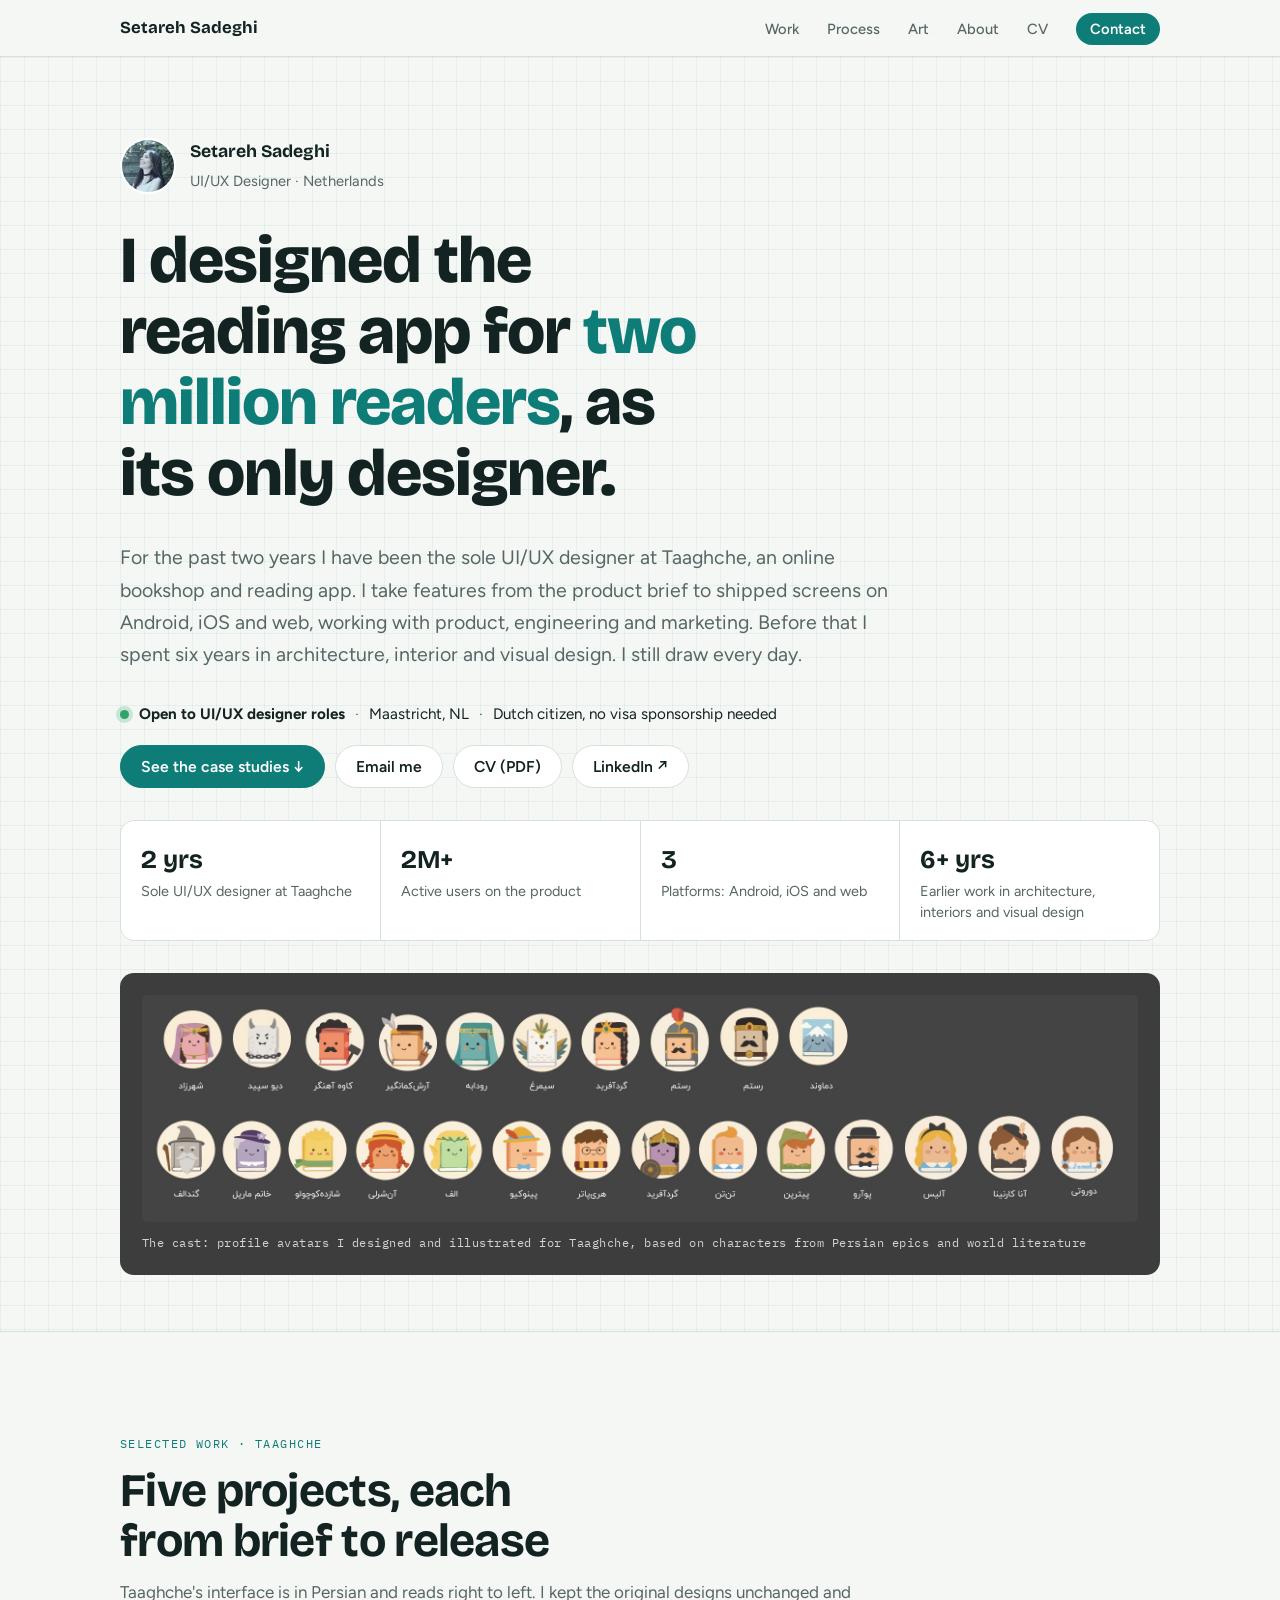
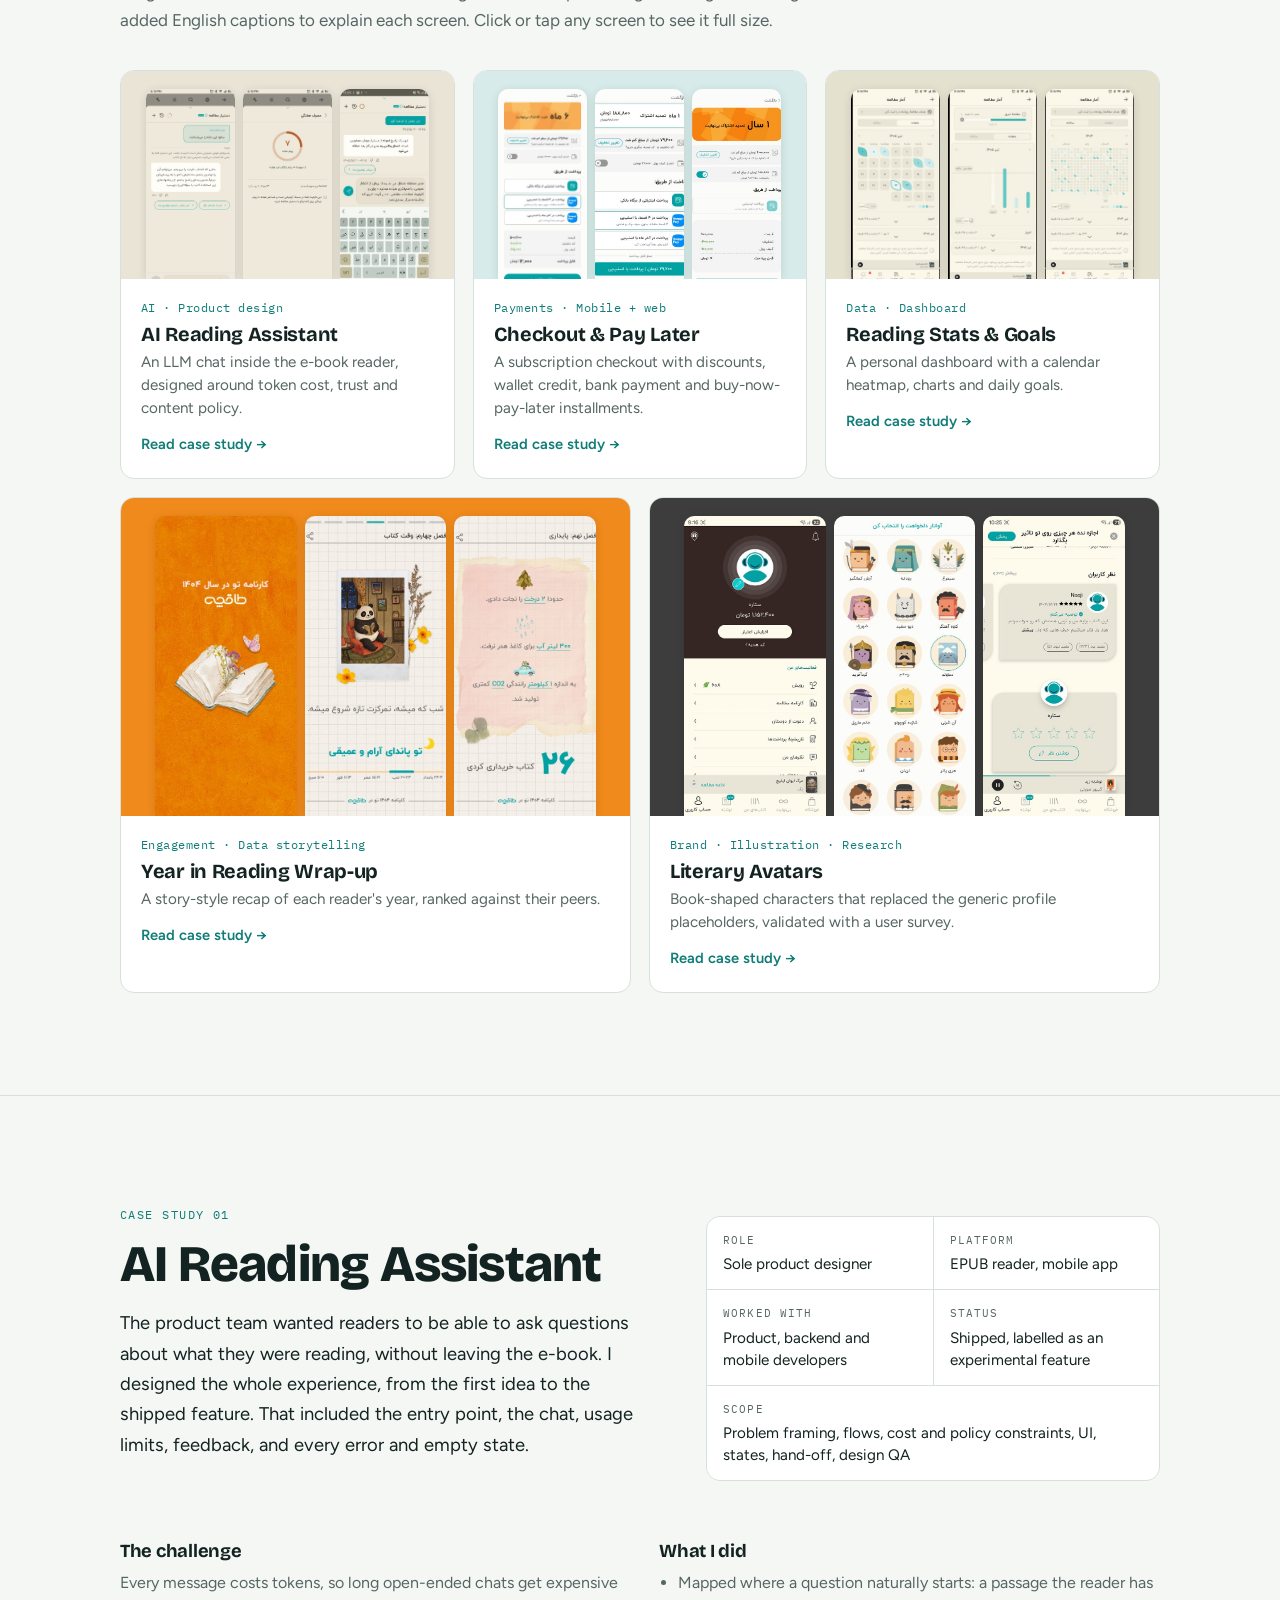
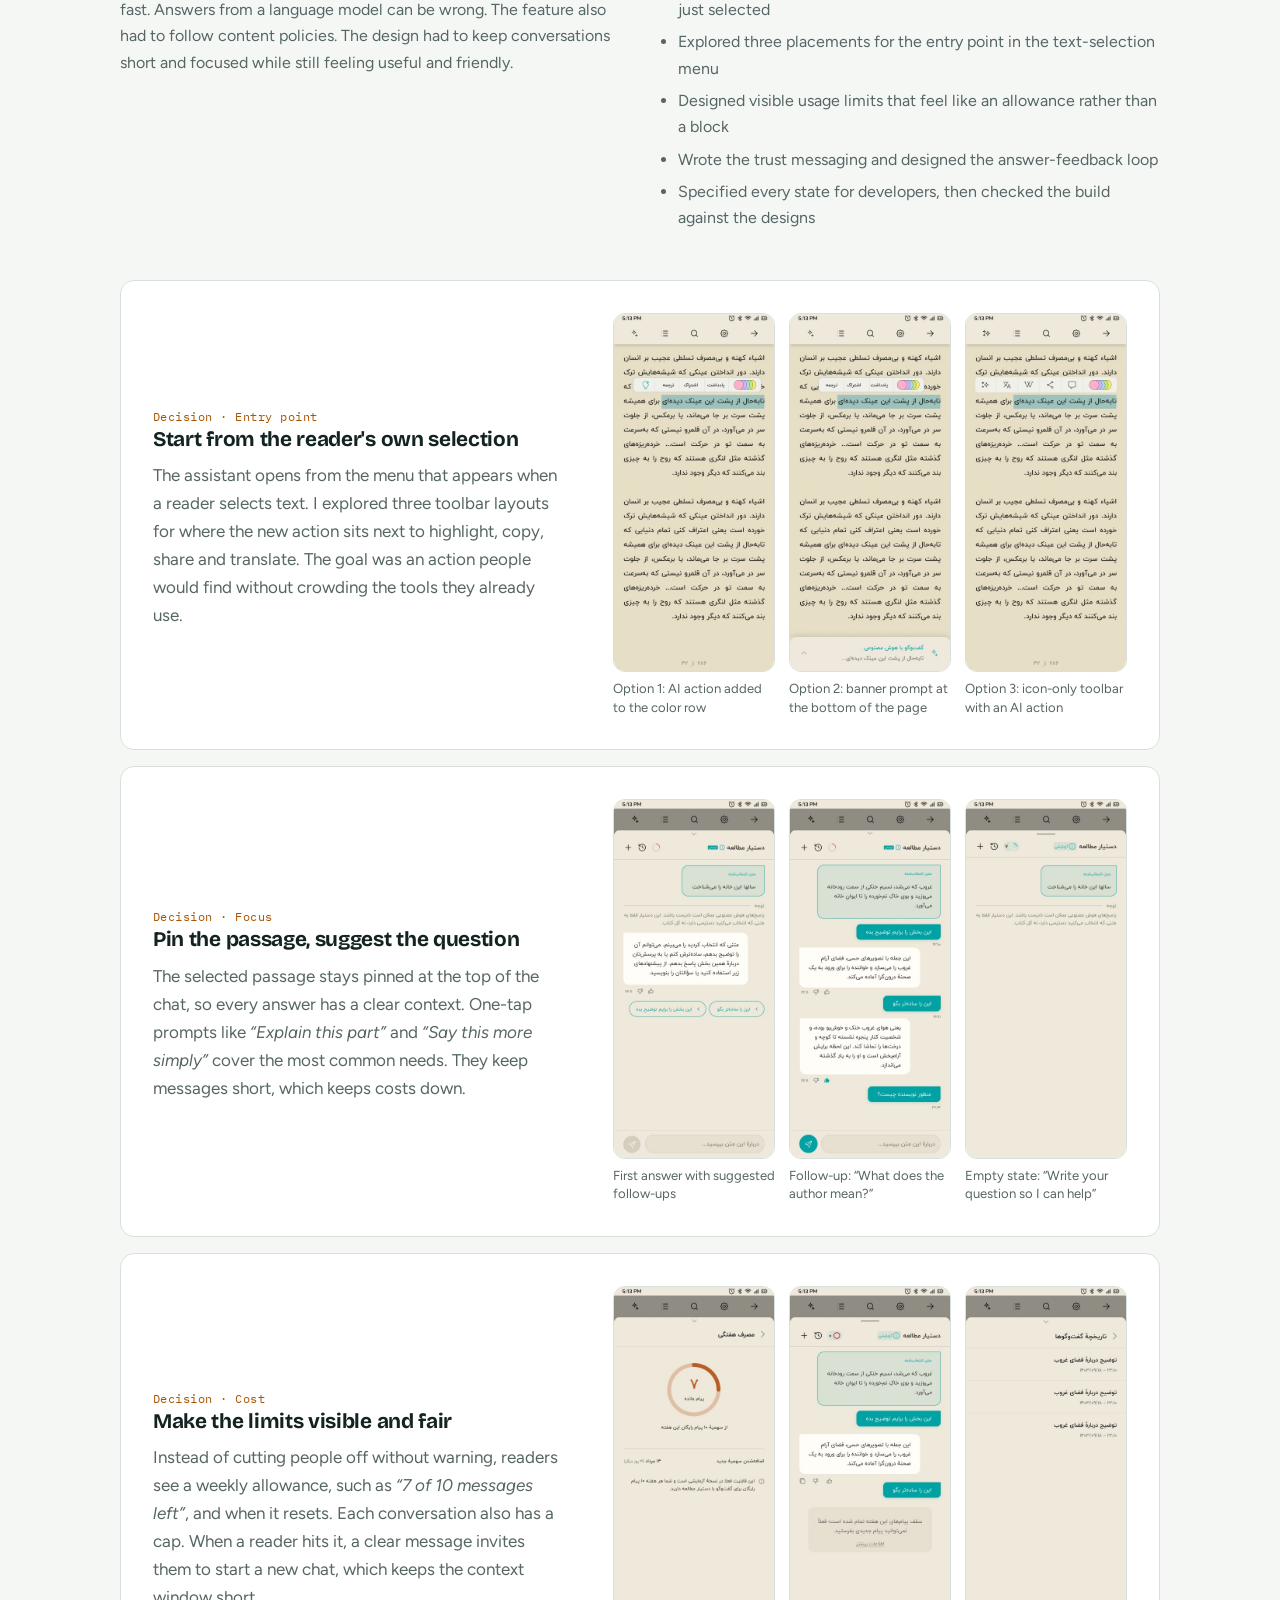
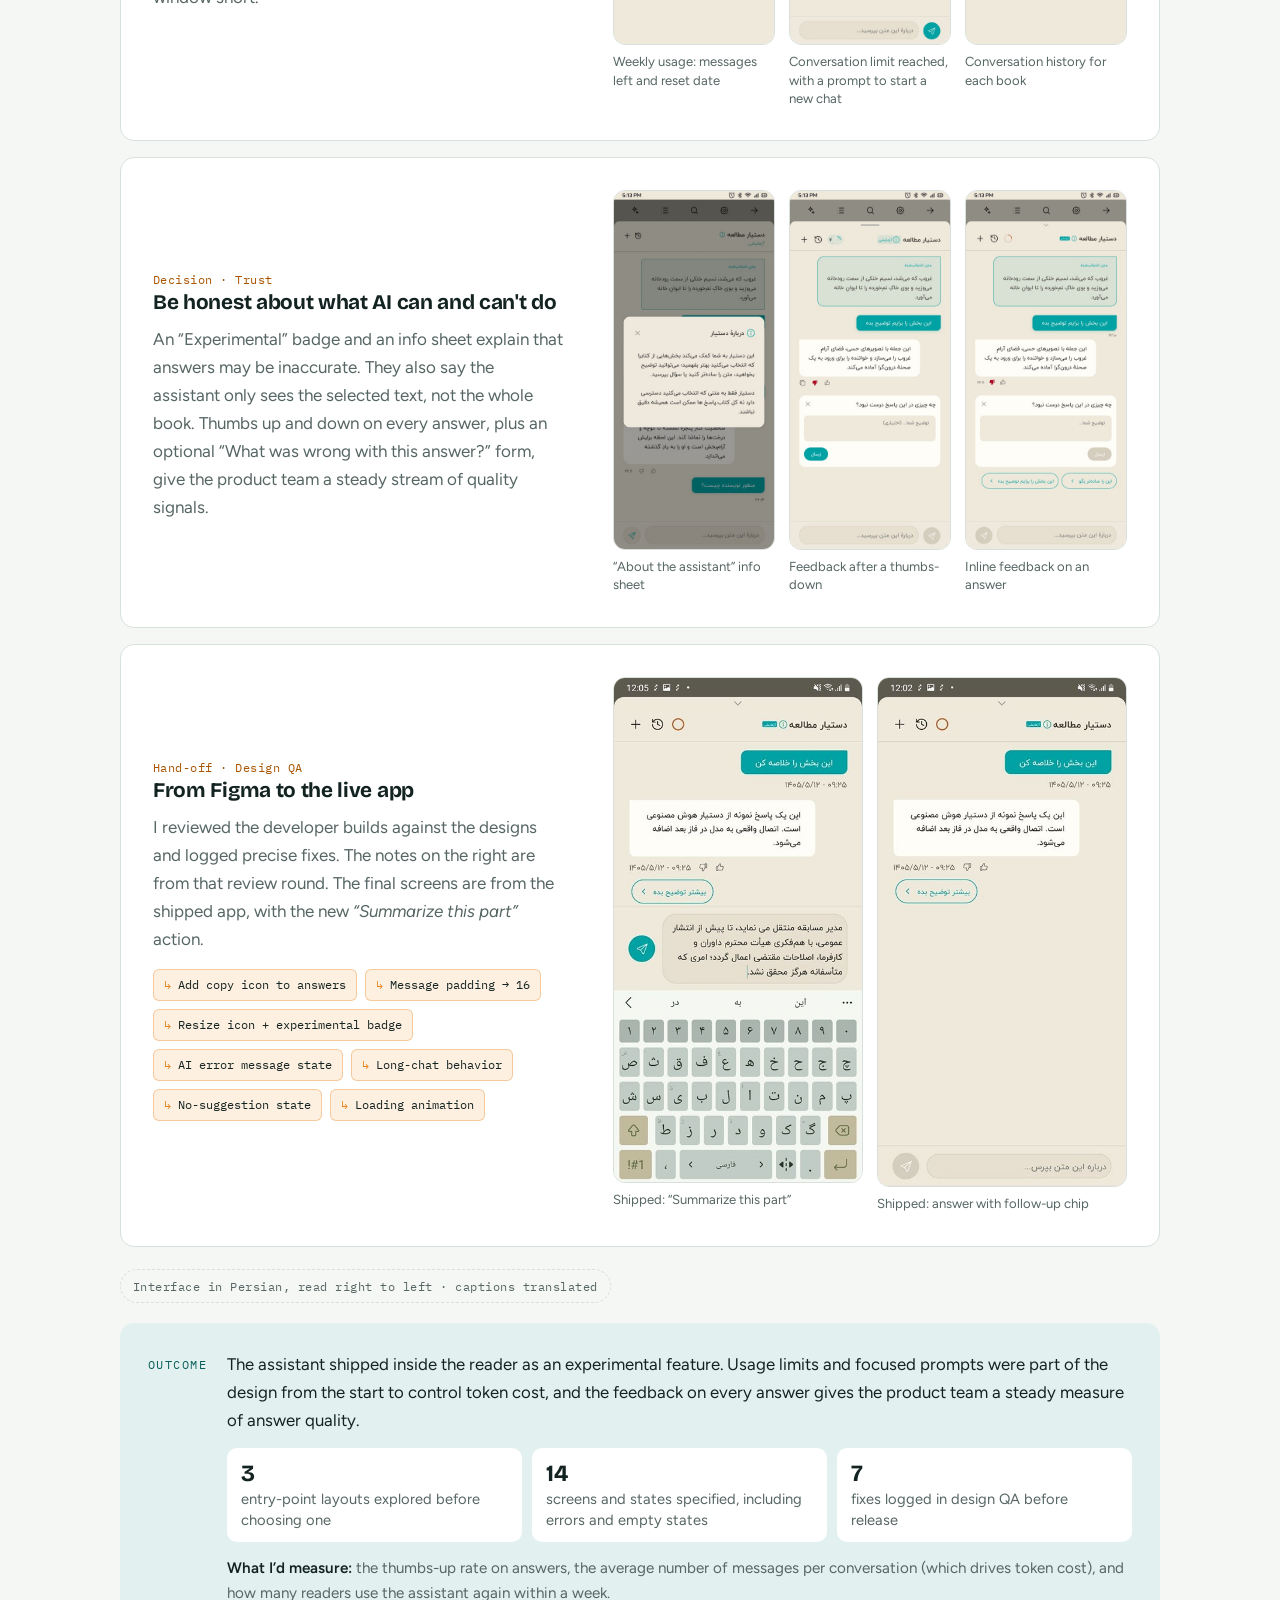
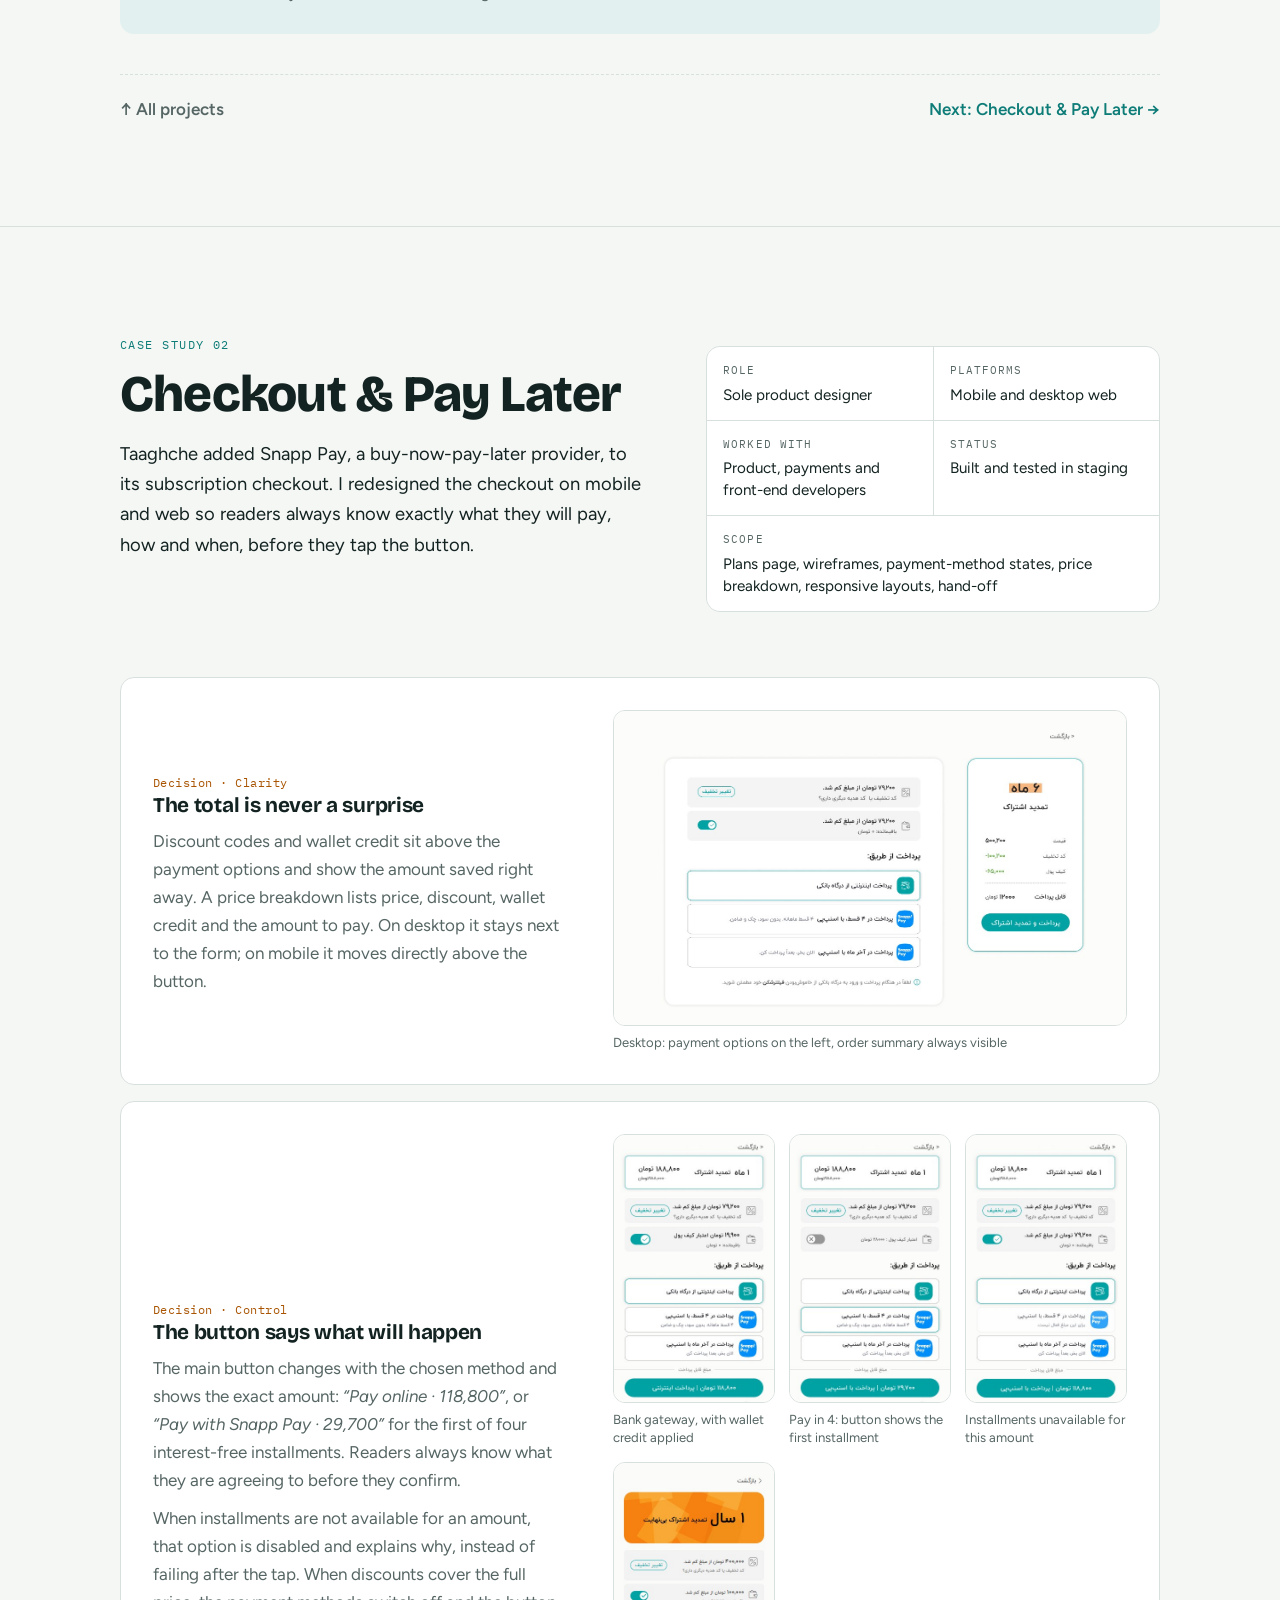
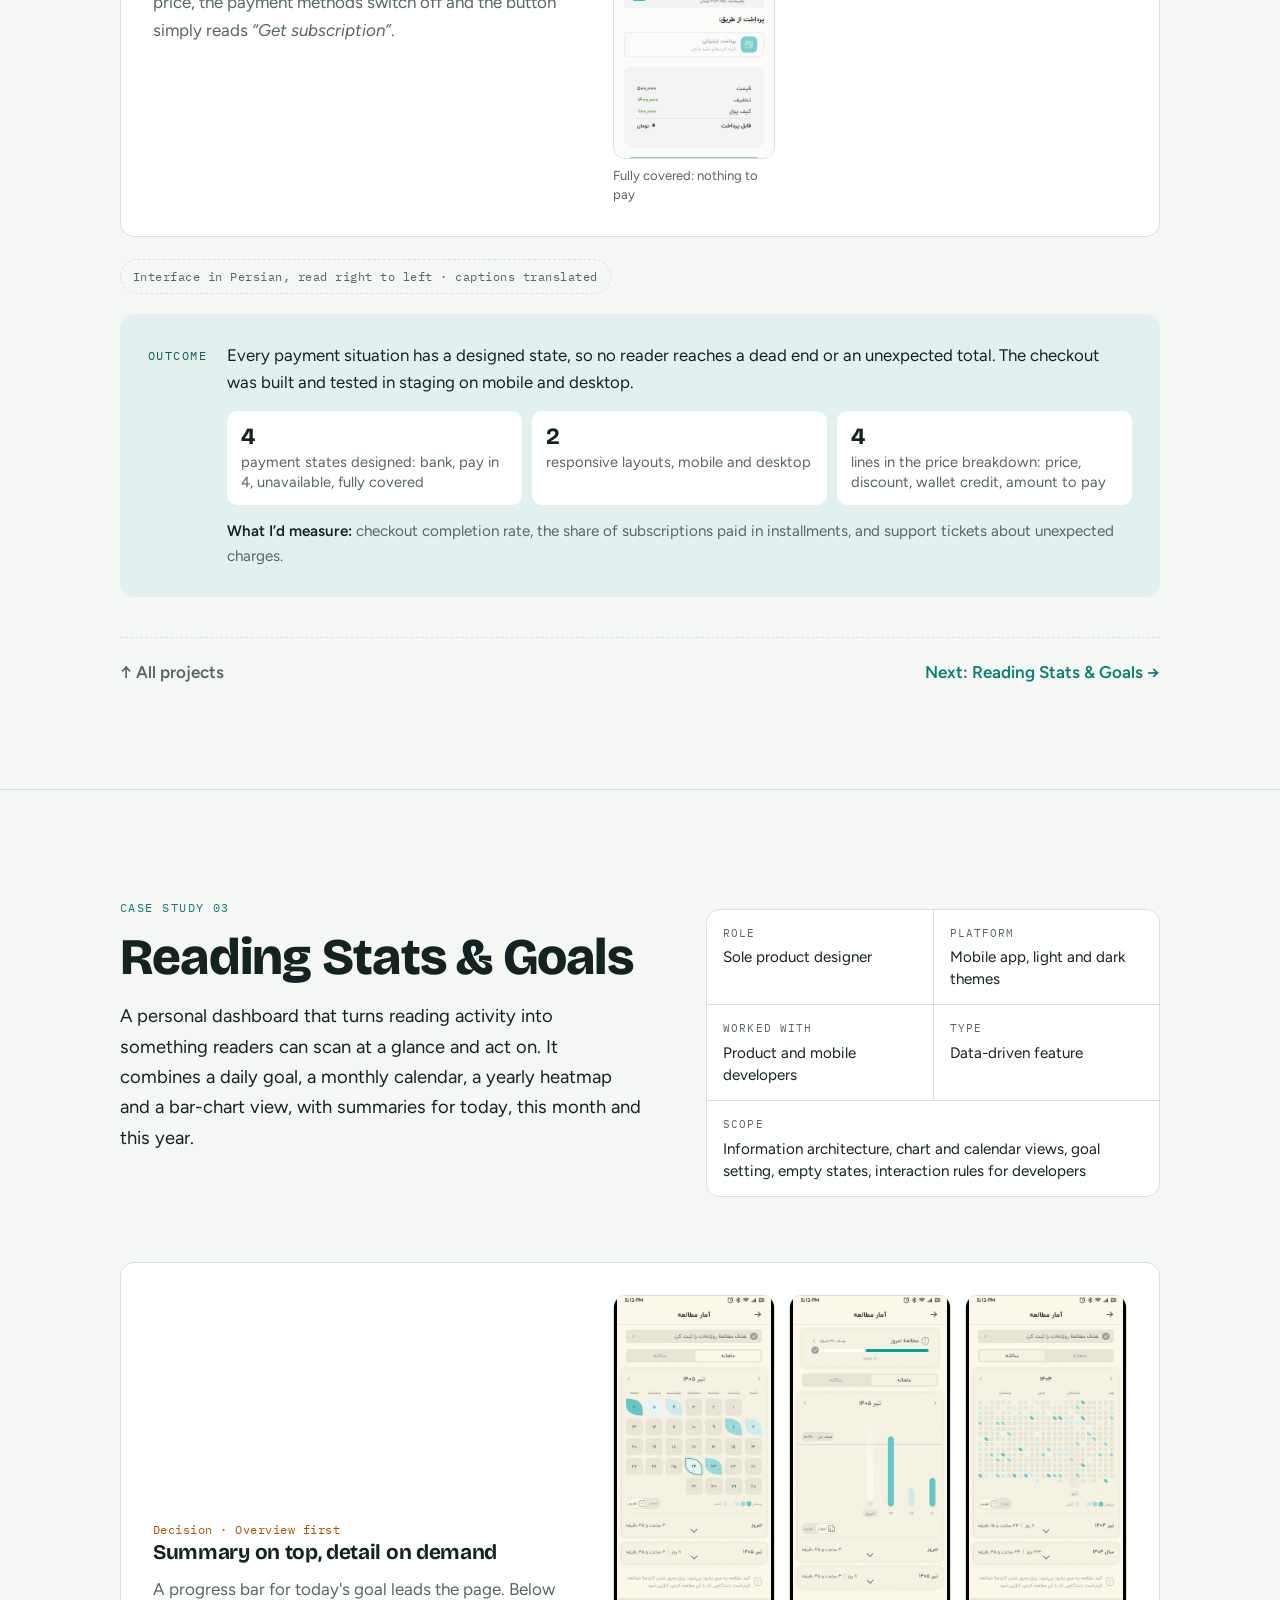
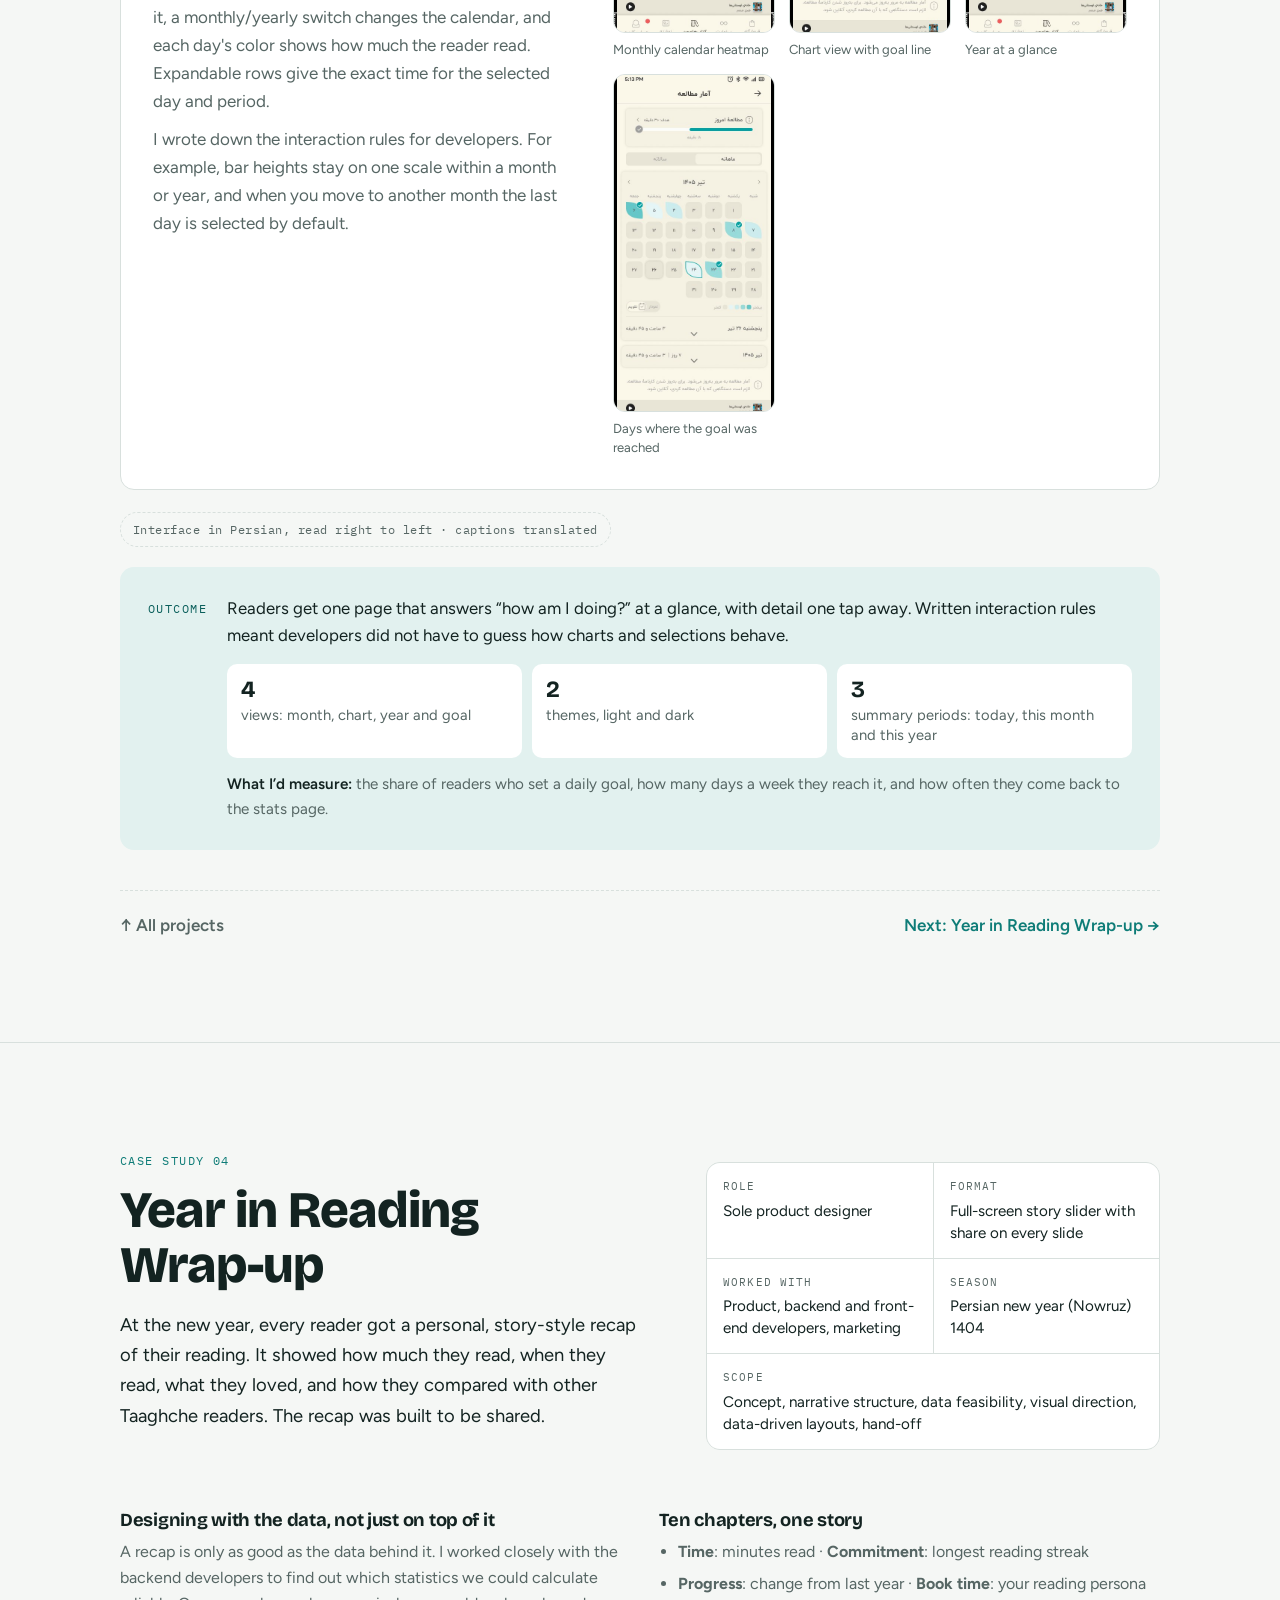
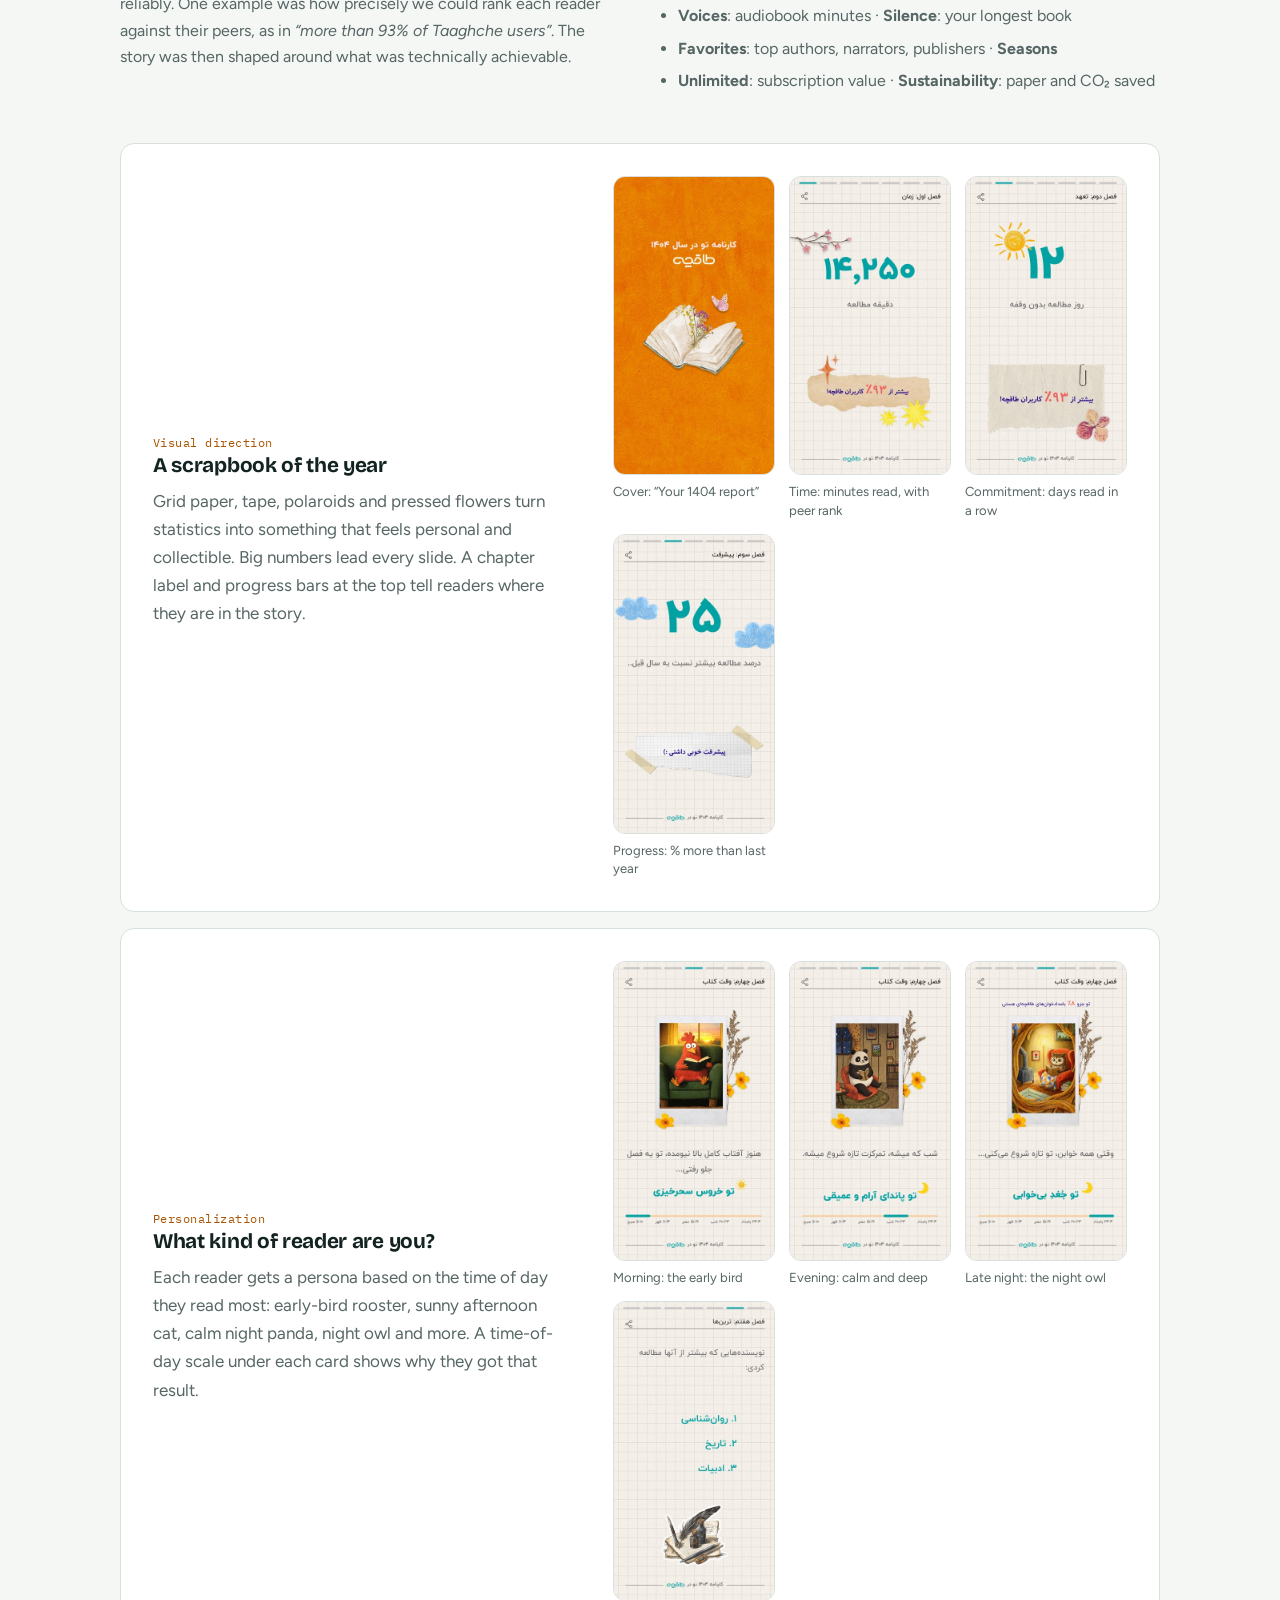
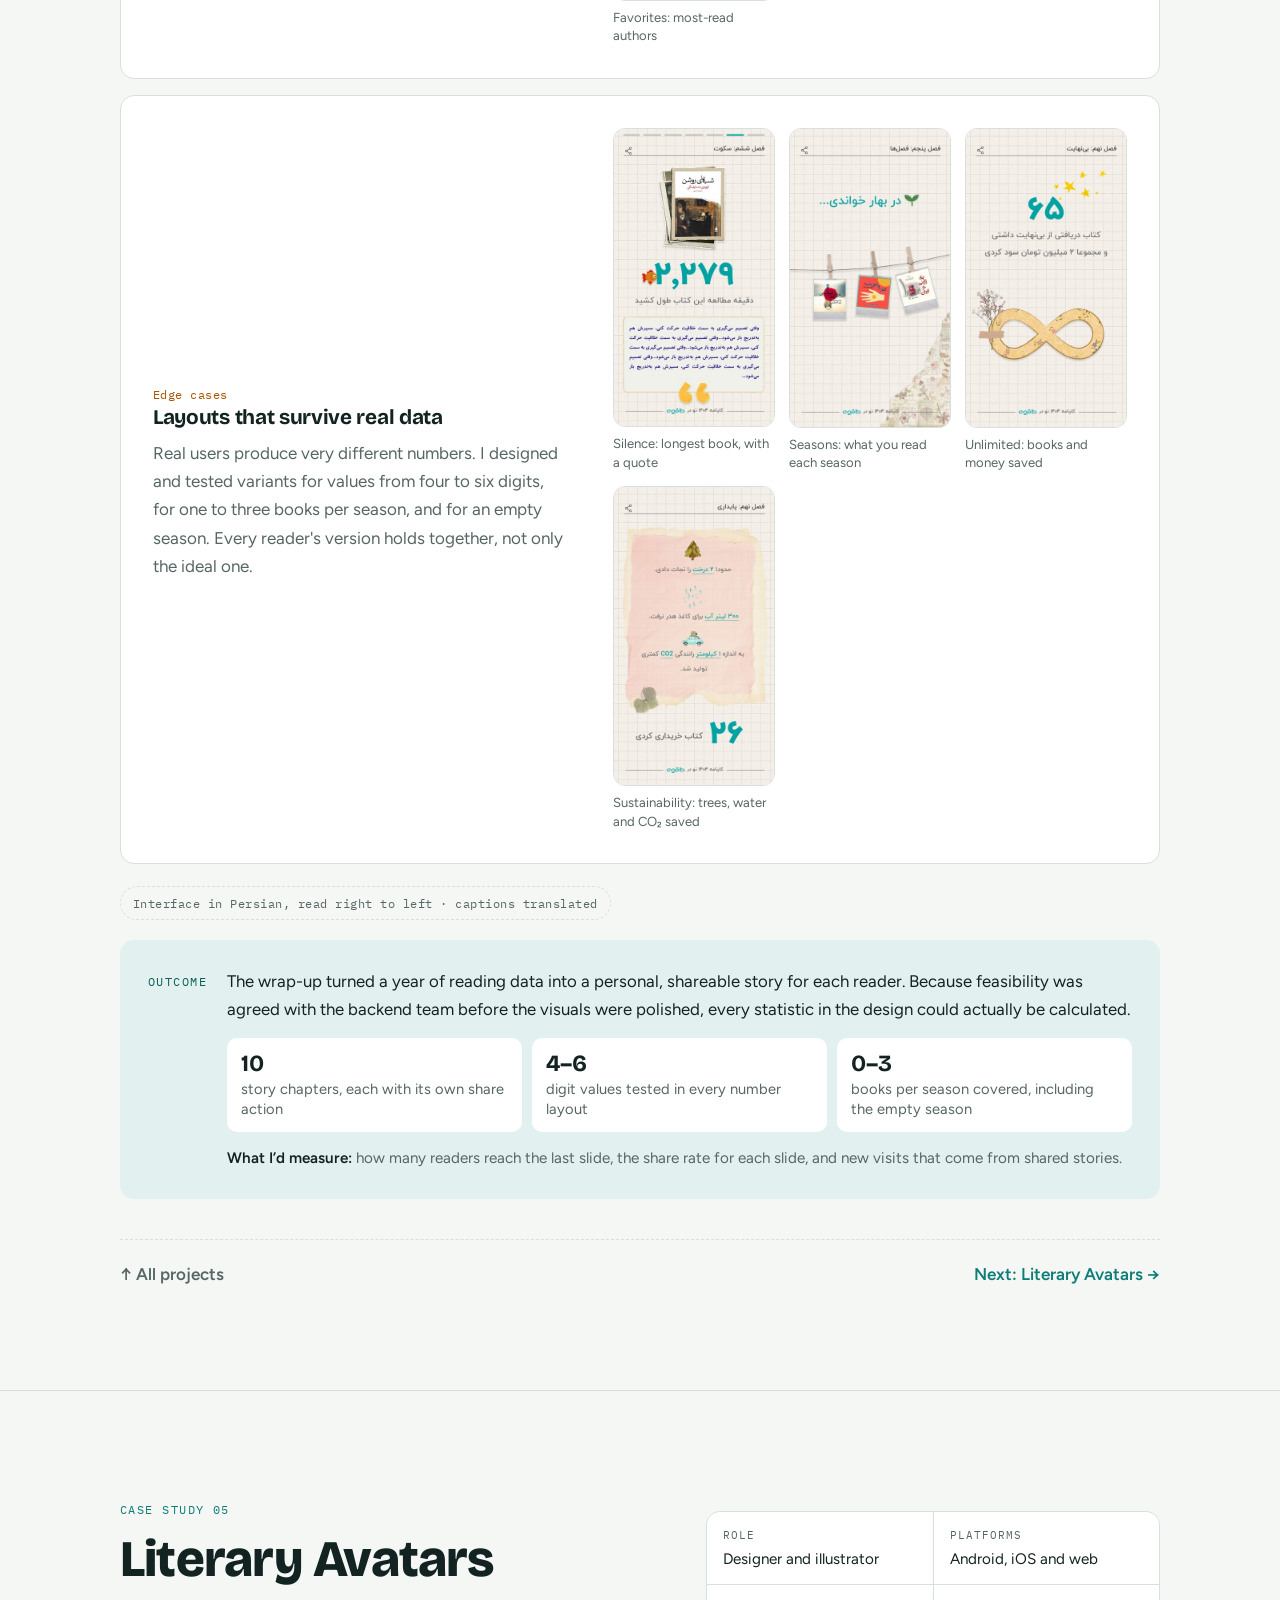
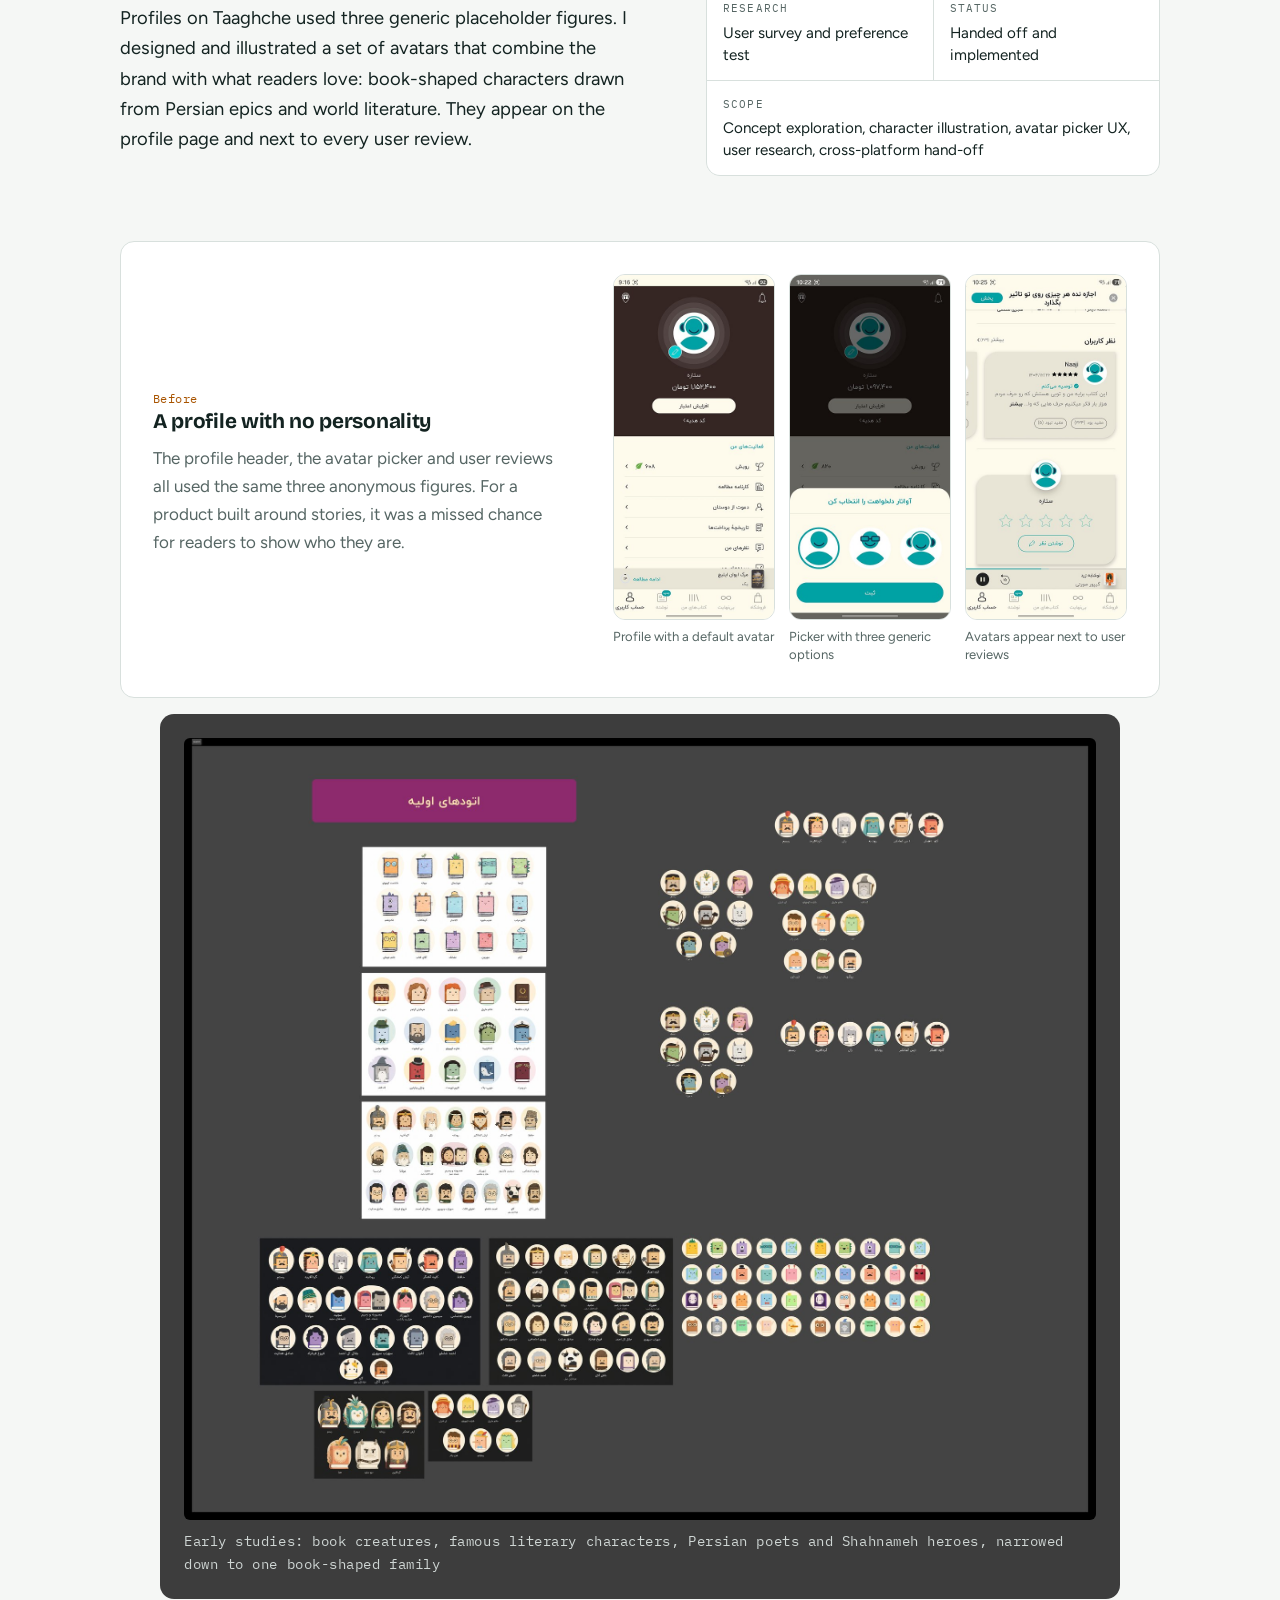
==== index.html @ 5a9063b1 "Portfolio and CV for Setareh Sadeghi Co-Authored-By: Claude Opus 5.5 <noreply@anthropic.com>" ====
<!doctype html><html lang="en"><head><meta charset="utf-8"><meta name=viewport content="width=device-width,initial-scale=1,viewport-fit=cover"><style>:root{color-scheme:light;box-sizing:border-box;padding-top:env(safe-area-inset-top,0px);padding-bottom:env(safe-area-inset-bottom,0px)}html{scroll-padding-top:env(safe-area-inset-top,0px)}body{margin:0;padding:0;font:14px -apple-system,BlinkMacSystemFont,sans-serif;background:#fff;color:#000}img{max-width:100%}[hidden]:not([hidden=until-found i]){display:none!important}</style>
<title>Setareh Sadeghi · UI/UX Designer</title>
<meta name="description" content="Setareh Sadeghi, UI/UX designer in the Netherlands. Sole designer at Taaghche, a reading app with 2M+ users: AI reading assistant, checkout and pay later, data dashboards and illustration.">
<meta property="og:type" content="website">
<meta property="og:url" content="https://brezaeifar.github.io/setareh-sadeghi/">
<meta property="og:image" content="https://brezaeifar.github.io/setareh-sadeghi/img/av-final.jpg">
<meta name="twitter:card" content="summary_large_image">
<link rel="canonical" href="https://brezaeifar.github.io/setareh-sadeghi/">
<meta property="og:title" content="Setareh Sadeghi · UI/UX Designer">
<meta property="og:description" content="Sole UI/UX designer for a reading app with 2M+ users. Five case studies, from brief to release.">
<link rel="icon" href="data:image/svg+xml,%3Csvg xmlns='http://www.w3.org/2000/svg' viewBox='0 0 32 32'%3E%3Crect width='32' height='32' rx='8' fill='%230e7c77'/%3E%3Ctext x='16' y='23' font-family='Arial' font-weight='700' font-size='19' text-anchor='middle' fill='%23fff'%3ES%3C/text%3E%3C/svg%3E">
<link rel="preconnect" href="https://fonts.googleapis.com">
<link rel="preconnect" href="https://fonts.gstatic.com" crossorigin>
<link rel="stylesheet" href="https://fonts.googleapis.com/css2?family=Bricolage+Grotesque:opsz,wght@12..96,500;12..96,700;12..96,800&family=Figtree:ital,wght@0,400;0,500;0,600;1,400&family=IBM+Plex+Mono:wght@400;500&display=swap">
<style>
/* Layout: a drafting-grid sheet; each case study reads like an annotated hand-off file — brief on the left, screens on the right, spec notes in mono. */
:root{
  --paper:#f5f7f5; --sheet:#ffffff; --ink:#132321; --muted:#566664; --line:#d8e0dd; --grid:rgba(15,127,122,.07);
  --teal:#0e7c77; --teal-soft:#e2f1ef; --marigold:#e9801a; --marigold-soft:#fdf0e1; --marigold-ink:#a85400; --teal-ink:#0a5f5b;
  --f-display:"Bricolage Grotesque", "Avenir Next", "Segoe UI", sans-serif;
  --f-body:"Figtree", "Helvetica Neue", Arial, sans-serif;
  --f-mono:"IBM Plex Mono", ui-monospace, Menlo, Consolas, monospace;
  --wrap:1120px; --r:14px;
}
@media (prefers-color-scheme: dark){:root:not([data-theme="light"]){
  --paper:#0e1514; --sheet:#152020; --ink:#e7eeec; --muted:#9db0ac; --line:#26353330; --line:#283634; --grid:rgba(79,194,187,.07);
  --teal:#56c3bb; --teal-soft:#16302e; --marigold:#f3a24c; --marigold-soft:#33240f; --marigold-ink:#f3a24c; --teal-ink:#7dd6cf; color-scheme:dark}}
:root[data-theme="dark"]{
  --paper:#0e1514; --sheet:#152020; --ink:#e7eeec; --muted:#9db0ac; --line:#283634; --grid:rgba(79,194,187,.07);
  --teal:#56c3bb; --teal-soft:#16302e; --marigold:#f3a24c; --marigold-soft:#33240f; --marigold-ink:#f3a24c; --teal-ink:#7dd6cf; color-scheme:dark}

*{box-sizing:border-box}
body{background:var(--paper);color:var(--ink);font:400 1.0625rem/1.65 var(--f-body);-webkit-font-smoothing:antialiased}
.wrap{max-width:var(--wrap);margin-inline:auto;padding-inline:clamp(16px,4vw,40px)}
a{color:var(--teal);text-underline-offset:3px}
a:focus-visible,button:focus-visible{outline:2px solid var(--marigold);outline-offset:3px;border-radius:4px}
h1,h2,h3{font-family:var(--f-display);line-height:1.08;text-wrap:balance;margin:0;letter-spacing:-.015em}
p{margin:0}
.mono{font-family:var(--f-mono);font-size:.78rem;letter-spacing:.04em}
.eyebrow{font-family:var(--f-mono);font-size:.75rem;letter-spacing:.12em;text-transform:uppercase;color:var(--teal)}

/* nav */
.nav{position:sticky;top:env(safe-area-inset-top,0px);z-index:10;background:color-mix(in srgb,var(--paper) 88%,transparent);backdrop-filter:blur(8px);border-bottom:1px solid var(--line)}
.nav .wrap{display:flex;align-items:center;justify-content:space-between;gap:16px;padding-block:14px}
.brand{font-family:var(--f-display);font-weight:700;font-size:1.05rem;color:var(--ink);text-decoration:none}
.nav ul{display:flex;gap:clamp(12px,2.4vw,28px);list-style:none;margin:0;padding:0;flex-wrap:wrap}
.nav ul a{color:var(--muted);text-decoration:none;font-size:.92rem;font-weight:500}
.nav ul a:hover{color:var(--ink)}
@media (max-width:560px){.nav ul li.opt{display:none}}

/* hero */
.hero{background-image:linear-gradient(var(--grid) 1px,transparent 1px),linear-gradient(90deg,var(--grid) 1px,transparent 1px);background-size:24px 24px;border-bottom:1px solid var(--line)}
.hero .wrap{padding-block:clamp(40px,7vw,80px) clamp(36px,5vw,56px);display:grid;grid-template-columns:minmax(0,1fr);gap:32px}
.hero h1{font-size:clamp(2.3rem,5.6vw,4.1rem);font-weight:800;max-width:15ch}
.hero h1 em{font-style:normal;color:var(--teal)}
.hero .lede{font-size:clamp(1.05rem,1.6vw,1.22rem);color:var(--muted);max-width:60ch}
.hero .who{display:flex;align-items:center;gap:14px}
.hero .who img{width:56px;height:56px;border-radius:50%;object-fit:cover;border:2px solid var(--sheet)}
.hero .who b{display:block;font-family:var(--f-display);font-size:1.1rem}
.hero .who span{color:var(--muted);font-size:.92rem}
.cast{background:#3d3d3d;border-radius:var(--r);padding:clamp(12px,2vw,22px);max-width:100%}
.cast img{display:block;width:100%;height:auto;border-radius:6px}
.cast figcaption{color:#cfd6d4;margin-top:10px}
.facts{display:grid;grid-template-columns:repeat(auto-fit,minmax(170px,1fr));gap:1px;background:var(--line);border:1px solid var(--line);border-radius:var(--r);overflow:hidden}
.facts div{background:var(--sheet);padding:18px 20px}
.facts b{display:block;font-family:var(--f-display);font-size:1.6rem;font-weight:700;font-variant-numeric:tabular-nums}
.facts span{color:var(--muted);font-size:.9rem;line-height:1.4;display:block}

/* sections */
section{padding-block:clamp(56px,8vw,104px)}
section+section{border-top:1px solid var(--line)}
.sec-head{display:grid;gap:12px;margin-bottom:36px;max-width:68ch}
.sec-head h2{font-size:clamp(1.9rem,4vw,2.9rem);font-weight:700}
.sec-head p{color:var(--muted)}

/* index cards */
.index{display:grid;grid-template-columns:repeat(6,minmax(0,1fr));gap:18px}
.index a{grid-column:span 2}.index a:nth-child(4),.index a:nth-child(5){grid-column:span 3}
@media (max-width:900px){.index{grid-template-columns:repeat(2,minmax(0,1fr))}.index a,.index a:nth-child(4),.index a:nth-child(5){grid-column:span 1}.index a:first-child{grid-column:1/-1}}
@media (max-width:560px){.index{grid-template-columns:1fr}.index a:first-child{grid-column:auto}}
.index a{display:grid;grid-template-rows:auto 1fr;background:var(--sheet);border:1px solid var(--line);border-radius:var(--r);overflow:hidden;color:var(--ink);text-decoration:none;transition:transform .2s ease,border-color .2s}
.index a:hover{transform:translateY(-3px);border-color:var(--teal)}
.index .thumb{aspect-ratio:16/10;max-width:100%;overflow:hidden;display:flex;justify-content:center;gap:8px;padding:18px 18px 0}
.index .thumb img{width:30%;object-fit:cover;object-position:top;border-radius:10px 10px 0 0;box-shadow:0 2px 10px rgba(0,0,0,.12)}
.index .t-pay{background:#d7ecea}.index .t-stats{background:#e5e1cf}.index .t-ai{background:#e9e4d6}.index .t-wrap{background:#f08a1c}.index .t-av{background:#3d3d3d}
.index .body{padding:18px 20px 22px;display:grid;gap:6px;align-content:start}
.index h3{font-size:1.25rem}
.index p{color:var(--muted);font-size:.95rem;line-height:1.5}

/* case study */
.case-top{display:grid;grid-template-columns:minmax(0,1.15fr) minmax(0,1fr);gap:clamp(28px,5vw,64px);align-items:start}
@media (max-width:860px){.case-top{grid-template-columns:1fr}}
.case h2{font-size:clamp(2rem,4.4vw,3.2rem);font-weight:800;margin-block:10px 16px}
.case .summary{font-size:1.15rem;max-width:60ch}
.meta{display:grid;grid-template-columns:repeat(2,minmax(0,1fr));gap:1px;background:var(--line);border:1px solid var(--line);border-radius:var(--r);overflow:hidden;align-self:start}
.meta div{background:var(--sheet);padding:14px 16px;min-width:0}
.meta dt{font-family:var(--f-mono);font-size:.7rem;letter-spacing:.1em;text-transform:uppercase;color:var(--muted);margin-bottom:4px}
.meta dd{margin:0;font-size:.95rem;line-height:1.45}
.meta div.full{grid-column:1/-1}

.cols{display:grid;grid-template-columns:repeat(auto-fit,minmax(min(100%,300px),1fr));gap:clamp(20px,3vw,40px);margin-top:44px}
.cols h3{font-size:1.15rem;margin-bottom:8px}
.cols p,.cols li{color:var(--muted);font-size:1rem}
.cols ul{margin:0;padding-left:1.1em;display:grid;gap:6px}

.decisions{margin-top:48px;display:grid;gap:16px;counter-reset:d}
.decision{display:grid;grid-template-columns:minmax(0,1fr) minmax(0,1.25fr);gap:clamp(20px,4vw,48px);align-items:center;background:var(--sheet);border:1px solid var(--line);border-radius:var(--r);padding:clamp(18px,3vw,32px)}
@media (max-width:760px){.decision{grid-template-columns:1fr}}
.decision h3{font-size:1.3rem;margin-bottom:10px}
.decision p{color:var(--muted)}
.decision p+p{margin-top:10px}
.screens{display:grid;grid-template-columns:repeat(auto-fit,minmax(min(100%,130px),1fr));gap:14px}
.screens.four{grid-template-columns:repeat(auto-fit,minmax(min(100%,120px),1fr))}
.screen{margin:0;display:grid;gap:8px;align-content:start;min-width:0}
.screen img{width:100%;height:auto;display:block;border-radius:12px;border:1px solid var(--line);background:#fff}
.screen figcaption{font-size:.82rem;line-height:1.4;color:var(--muted)}
.rtl-note{display:inline-flex;align-items:center;gap:8px;margin-top:22px;padding:6px 12px;border:1px dashed var(--line);border-radius:999px;color:var(--muted)}

.notes{margin-top:16px;display:flex;flex-wrap:wrap;gap:8px;list-style:none;padding:0}
.notes li{font-family:var(--f-mono);font-size:.76rem;padding:5px 10px;border-radius:6px;background:var(--marigold-soft);color:var(--ink);border:1px solid color-mix(in srgb,var(--marigold) 35%,transparent)}
.notes li::before{content:"↳ ";color:var(--marigold)}

.wide{margin-top:16px;background:#3d3d3d;border-radius:var(--r);padding:clamp(12px,2vw,24px)}
.wide img{width:100%;height:auto;display:block;border-radius:6px}
.wide figcaption{color:#cfd6d4;margin-top:10px;font-size:.85rem}

.outcome{margin-top:20px;display:grid;grid-template-columns:auto minmax(0,1fr);gap:16px 20px;align-items:start;padding:clamp(18px,3vw,28px);border-radius:var(--r);background:var(--teal-soft)}
.outcome .eyebrow{padding-top:4px;color:var(--teal-ink)}
.outcome p{font-size:1.05rem}
@media (max-width:520px){.outcome{grid-template-columns:1fr}}
.outcome>div{display:grid;gap:14px;min-width:0}
.kpis{list-style:none;margin:0;padding:0;display:grid;grid-template-columns:repeat(auto-fit,minmax(min(100%,170px),1fr));gap:10px}
.kpis li{background:var(--sheet);border-radius:10px;padding:12px 14px;font-size:.92rem;line-height:1.4;color:var(--muted)}
.kpis b{display:block;font-family:var(--f-display);font-size:1.45rem;font-weight:700;color:var(--ink);line-height:1.15;margin-bottom:2px}
.measure{font-size:.95rem!important;color:var(--muted)}
.measure b{color:var(--ink);font-weight:600}

/* handoff */
.handoff{display:grid;grid-template-columns:repeat(auto-fit,minmax(min(100%,240px),1fr));gap:16px}
.handoff div{background:var(--sheet);border:1px solid var(--line);border-radius:var(--r);padding:22px}
.handoff h3{font-size:1.1rem;margin-bottom:8px}
.handoff p{color:var(--muted);font-size:.98rem}
.handoff .tag{display:inline-block;margin-bottom:12px}
.quote{margin-top:28px;font-family:var(--f-display);font-size:clamp(1.3rem,2.6vw,1.8rem);font-weight:500;line-height:1.3;max-width:34ch;text-wrap:balance}
.quote span{color:var(--teal)}

/* earlier */
.earlier{display:grid;grid-template-columns:repeat(auto-fit,minmax(min(100%,280px),1fr));gap:18px}
.earlier article{background:var(--sheet);border:1px solid var(--line);border-radius:var(--r);overflow:hidden;display:grid;grid-template-rows:auto 1fr}
.earlier img{width:100%;aspect-ratio:2.3/1;object-fit:cover;display:block;max-width:100%}
.earlier .body{padding:18px 20px 22px;display:grid;gap:6px;align-content:start}
.earlier h3{font-size:1.2rem}
.earlier p{color:var(--muted);font-size:.95rem;line-height:1.5}

/* art + about */
.art{display:grid;grid-template-columns:minmax(0,1fr) minmax(0,1fr);gap:clamp(24px,4vw,56px);align-items:center}
@media (max-width:820px){.art{grid-template-columns:1fr}}
.art img{width:100%;height:auto;border-radius:var(--r);display:block}
.art p{color:var(--muted)}
.art p+p{margin-top:12px}
.about{display:grid;grid-template-columns:minmax(0,1.3fr) minmax(0,1fr);gap:clamp(24px,5vw,64px)}
@media (max-width:820px){.about{grid-template-columns:1fr}}
.about p{max-width:62ch}
.about p+p{margin-top:14px}
.card{background:var(--sheet);border:1px solid var(--line);border-radius:var(--r);padding:24px;display:grid;gap:16px;align-content:start}
.card dl{margin:0;display:grid;gap:12px}
.card dt{font-family:var(--f-mono);font-size:.7rem;letter-spacing:.1em;text-transform:uppercase;color:var(--muted)}
.card dd{margin:2px 0 0}
.copy{display:flex;flex-wrap:wrap;align-items:center;gap:10px}
.copy code{font-family:var(--f-mono);font-size:.9rem;user-select:all;word-break:break-all}
.copy button{font:500 .8rem var(--f-body);padding:6px 12px;border-radius:999px;border:1px solid var(--teal);background:transparent;color:var(--teal);cursor:pointer}
.copy button:hover{background:var(--teal);color:var(--sheet)}
footer{border-top:1px solid var(--line)}
footer .wrap{padding-block:28px;display:flex;flex-wrap:wrap;justify-content:space-between;gap:12px;color:var(--muted);font-size:.88rem}

@media (prefers-reduced-motion:reduce){*{transition:none!important;scroll-behavior:auto!important}}
html{scroll-behavior:smooth}
section[id],article[id],aside[id]{scroll-margin-top:72px}

/* hiring-team additions: CTAs, status, case navigation, lightbox */
.skip{position:absolute;left:-9999px;top:8px;z-index:20;background:var(--ink);color:var(--paper);padding:8px 14px;border-radius:8px}
.skip:focus{left:12px}
.nav ul{align-items:center}
.nav ul a.nav-cta{color:var(--sheet);background:var(--teal);padding:7px 14px;border-radius:999px;font-weight:600}
.nav ul a.nav-cta:hover{color:var(--sheet);background:color-mix(in srgb,var(--teal) 85%,var(--ink))}
.status{display:flex;flex-wrap:wrap;align-items:center;gap:6px 10px;font-size:.95rem;color:var(--ink)}
.status .dot{width:9px;height:9px;border-radius:50%;background:#2fa36b;box-shadow:0 0 0 4px color-mix(in srgb,#2fa36b 22%,transparent);flex:none}
.status span.sep{color:var(--muted)}
.ctas{display:flex;flex-wrap:wrap;gap:10px;margin-top:-14px}
.btn{display:inline-flex;align-items:center;gap:6px;font:600 .98rem var(--f-body);padding:11px 20px;border-radius:999px;border:1px solid var(--line);background:var(--sheet);color:var(--ink);text-decoration:none;transition:border-color .2s,background .2s}
.btn:hover{border-color:var(--teal)}
.btn.primary{background:var(--teal);border-color:var(--teal);color:var(--sheet)}
.btn.primary:hover{background:color-mix(in srgb,var(--teal) 85%,var(--ink))}
.index .more{margin-top:6px;font-weight:600;font-size:.92rem;color:var(--teal)}
.index a:hover .more{text-decoration:underline;text-underline-offset:3px}
.case-nav{margin-top:40px;padding-top:20px;border-top:1px dashed var(--line);display:flex;flex-wrap:wrap;justify-content:space-between;gap:12px 24px;font-weight:600}
.case-nav a{text-decoration:none}
.case-nav a:hover{text-decoration:underline}
.case-nav .up{color:var(--muted)}
.zoomable{cursor:zoom-in}
.zoomable:hover{outline:2px solid var(--teal);outline-offset:2px}
.zoomable:focus-visible{outline:2px solid var(--marigold);outline-offset:3px}
.lb{border:0;padding:0;margin:auto;background:transparent;max-width:min(96vw,1400px);max-height:96vh;overflow:visible;color:#e7eeec}
.lb::backdrop{background:rgba(8,14,13,.88)}
.lb figure{margin:0;display:grid;gap:12px;justify-items:center}
.lb img{max-width:min(92vw,1400px);max-height:80vh;width:auto;height:auto;border-radius:10px;background:#fff;display:block}
.lb figcaption{font-size:.95rem;text-align:center;max-width:60ch;color:#cfd6d4}
.lb .count{font-family:var(--f-mono);font-size:.75rem;color:#9db0ac;margin-right:8px}
.lb button{position:fixed;width:44px;height:44px;border-radius:50%;border:1px solid rgba(255,255,255,.25);background:rgba(20,30,29,.7);color:#fff;font-size:1.3rem;line-height:1;cursor:pointer}
.lb button:hover{background:rgba(40,60,58,.9)}
.lb .x{top:16px;right:16px}.lb .prev{left:16px;top:50%;transform:translateY(-50%)}.lb .next{right:16px;top:50%;transform:translateY(-50%)}
@media (max-width:560px){.lb .prev,.lb .next{top:auto;bottom:16px;transform:none}}
</style>
</head><body>

<a class="skip" href="#work">Skip to case studies</a>
<nav class="nav" aria-label="Main">
  <div class="wrap">
    <a class="brand" href="#top">Setareh Sadeghi</a>
    <ul>
      <li><a href="#work">Work</a></li>
      <li class="opt"><a href="#handoff">Process</a></li>
      <li class="opt"><a href="#art">Art</a></li>
      <li class="opt"><a href="#about">About</a></li>
      <li><a href="cv.html">CV</a></li>
      <li><a class="nav-cta" href="#contact">Contact</a></li>
    </ul>
  </div>
</nav>

<header class="hero" id="top">
  <div class="wrap">
    <div class="who">
      <img src="img/portrait.jpg" alt="Portrait of Setareh Sadeghi">
      <div><b>Setareh Sadeghi</b><span>UI/UX Designer · Netherlands</span></div>
    </div>
    <h1>I designed the reading app for <em>two million readers</em>, as its only designer.</h1>
    <p class="lede">For the past two years I have been the sole UI/UX designer at Taaghche, an online bookshop and reading app. I take features from the product brief to shipped screens on Android, iOS and web, working with product, engineering and marketing. Before that I spent six years in architecture, interior and visual design. I still draw every day.</p>
    <p class="status"><span class="dot" aria-hidden="true"></span><b>Open to UI/UX designer roles</b><span class="sep">·</span>Maastricht, NL<span class="sep">·</span>Dutch citizen, no visa sponsorship needed</p>
    <div class="ctas">
      <a class="btn primary" href="#work">See the case studies ↓</a>
      <a class="btn" href="mailto:setareh.sadeghi1992@gmail.com">Email me</a>
      <a class="btn" href="Setareh-Sadeghi-CV.pdf">CV (PDF)</a>
      <a class="btn" href="https://www.linkedin.com/in/setareh-sadeghi-basedinthenetherlands/" target="_blank" rel="noopener">LinkedIn ↗</a>
    </div>
    <div class="facts">
      <div><b>2 yrs</b><span>Sole UI/UX designer at Taaghche</span></div>
      <div><b>2M+</b><span>Active users on the product</span></div>
      <div><b>3</b><span>Platforms: Android, iOS and web</span></div>
      <div><b>6+ yrs</b><span>Earlier work in architecture, interiors and visual design</span></div>
    </div>
    <figure class="cast" style="margin:0">
      <img src="img/av-final.jpg" alt="Lineup of 22 illustrated book-shaped avatar characters" width="2060" height="470">
      <figcaption class="mono">The cast: profile avatars I designed and illustrated for Taaghche, based on characters from Persian epics and world literature</figcaption>
    </figure>
  </div>
</header>

<main>
<section id="work">
  <div class="wrap">
    <div class="sec-head">
      <span class="eyebrow">Selected work · Taaghche</span>
      <h2>Five projects, each from brief to release</h2>
      <p>Taaghche's interface is in Persian and reads right to left. I kept the original designs unchanged and added English captions to explain each screen. Click or tap any screen to see it full size.</p>
    </div>
    <div class="index">
      <a href="#ai">
        <div class="thumb t-ai"><img src="img/ai-01.jpg" alt=""><img src="img/ai-07.jpg" alt=""><img src="img/ai-real9_y-1.jpg" alt=""></div>
        <div class="body"><span class="mono" style="color:var(--teal)">AI · Product design</span><h3>AI Reading Assistant</h3><p>An LLM chat inside the e-book reader, designed around token cost, trust and content policy.</p><span class="more">Read case study →</span></div>
      </a>
      <a href="#checkout">
        <div class="thumb t-pay"><img src="img/pay-phone.jpg" alt=""><img src="img/pay-snapp.jpg" alt=""><img src="img/pay-zero.jpg" alt=""></div>
        <div class="body"><span class="mono" style="color:var(--teal)">Payments · Mobile + web</span><h3>Checkout &amp; Pay Later</h3><p>A subscription checkout with discounts, wallet credit, bank payment and buy-now-pay-later installments.</p><span class="more">Read case study →</span></div>
      </a>
      <a href="#stats">
        <div class="thumb t-stats"><img src="img/cal-month.jpg" alt=""><img src="img/cal-bars.jpg" alt=""><img src="img/cal-year.jpg" alt=""></div>
        <div class="body"><span class="mono" style="color:var(--teal)">Data · Dashboard</span><h3>Reading Stats &amp; Goals</h3><p>A personal dashboard with a calendar heatmap, charts and daily goals.</p><span class="more">Read case study →</span></div>
      </a>
      <a href="#wrapup">
        <div class="thumb t-wrap"><img src="img/wrap-cover.jpg" alt=""><img src="img/wrap-slide-04-1.jpg" alt=""><img src="img/wrap-slide-10.jpg" alt=""></div>
        <div class="body"><span class="mono" style="color:var(--teal)">Engagement · Data storytelling</span><h3>Year in Reading Wrap-up</h3><p>A story-style recap of each reader's year, ranked against their peers.</p><span class="more">Read case study →</span></div>
      </a>
      <a href="#avatars">
        <div class="thumb t-av"><img src="img/av-091625-1.jpg" alt=""><img src="img/av-picker.jpg" alt=""><img src="img/av-102519-1.jpg" alt=""></div>
        <div class="body"><span class="mono" style="color:var(--teal)">Brand · Illustration · Research</span><h3>Literary Avatars</h3><p>Book-shaped characters that replaced the generic profile placeholders, validated with a user survey.</p><span class="more">Read case study →</span></div>
      </a>
    </div>
  </div>
</section>

<!-- CASE 1 -->
<section class="case" id="ai">
  <div class="wrap">
    <div class="case-top">
      <div>
        <span class="eyebrow">Case study 01</span>
        <h2>AI Reading Assistant</h2>
        <p class="summary">The product team wanted readers to be able to ask questions about what they were reading, without leaving the e-book. I designed the whole experience, from the first idea to the shipped feature. That included the entry point, the chat, usage limits, feedback, and every error and empty state.</p>
      </div>
      <dl class="meta">
        <div><dt>Role</dt><dd>Sole product designer</dd></div>
        <div><dt>Platform</dt><dd>EPUB reader, mobile app</dd></div>
        <div><dt>Worked with</dt><dd>Product, backend and mobile developers</dd></div>
        <div><dt>Status</dt><dd>Shipped, labelled as an experimental feature</dd></div>
        <div class="full"><dt>Scope</dt><dd>Problem framing, flows, cost and policy constraints, UI, states, hand-off, design QA</dd></div>
      </dl>
    </div>

    <div class="cols">
      <div><h3>The challenge</h3><p>Every message costs tokens, so long open-ended chats get expensive fast. Answers from a language model can be wrong. The feature also had to follow content policies. The design had to keep conversations short and focused while still feeling useful and friendly.</p></div>
      <div><h3>What I did</h3><ul><li>Mapped where a question naturally starts: a passage the reader has just selected</li><li>Explored three placements for the entry point in the text-selection menu</li><li>Designed visible usage limits that feel like an allowance rather than a block</li><li>Wrote the trust messaging and designed the answer-feedback loop</li><li>Specified every state for developers, then checked the build against the designs</li></ul></div>
    </div>

    <div class="decisions">
      <div class="decision">
        <div><span class="mono" style="color:var(--marigold-ink)">Decision · Entry point</span><h3>Start from the reader's own selection</h3><p>The assistant opens from the menu that appears when a reader selects text. I explored three toolbar layouts for where the new action sits next to highlight, copy, share and translate. The goal was an action people would find without crowding the tools they already use.</p></div>
        <div class="screens">
          <figure class="screen"><img src="img/ai-option-01.jpg" alt="Selection toolbar option 1" loading="lazy"><figcaption>Option 1: AI action added to the color row</figcaption></figure>
          <figure class="screen"><img src="img/ai-option-02.jpg" alt="Selection toolbar option 2" loading="lazy"><figcaption>Option 2: banner prompt at the bottom of the page</figcaption></figure>
          <figure class="screen"><img src="img/ai-option-4.jpg" alt="Selection toolbar option 4" loading="lazy"><figcaption>Option 3: icon-only toolbar with an AI action</figcaption></figure>
        </div>
      </div>

      <div class="decision">
        <div><span class="mono" style="color:var(--marigold-ink)">Decision · Focus</span><h3>Pin the passage, suggest the question</h3><p>The selected passage stays pinned at the top of the chat, so every answer has a clear context. One-tap prompts like <i>“Explain this part”</i> and <i>“Say this more simply”</i> cover the most common needs. They keep messages short, which keeps costs down.</p></div>
        <div class="screens">
          <figure class="screen"><img src="img/ai-01.jpg" alt="Assistant chat with suggested prompts" loading="lazy"><figcaption>First answer with suggested follow-ups</figcaption></figure>
          <figure class="screen"><img src="img/ai-03.jpg" alt="Conversation continuing" loading="lazy"><figcaption>Follow-up: “What does the author mean?”</figcaption></figure>
          <figure class="screen"><img src="img/ai-25.jpg" alt="Empty state" loading="lazy"><figcaption>Empty state: “Write your question so I can help”</figcaption></figure>
        </div>
      </div>

      <div class="decision">
        <div><span class="mono" style="color:var(--marigold-ink)">Decision · Cost</span><h3>Make the limits visible and fair</h3><p>Instead of cutting people off without warning, readers see a weekly allowance, such as <i>“7 of 10 messages left”</i>, and when it resets. Each conversation also has a cap. When a reader hits it, a clear message invites them to start a new chat, which keeps the context window short.</p></div>
        <div class="screens">
          <figure class="screen"><img src="img/ai-07.jpg" alt="Weekly usage meter" loading="lazy"><figcaption>Weekly usage: messages left and reset date</figcaption></figure>
          <figure class="screen"><img src="img/ai-17.jpg" alt="Conversation limit reached" loading="lazy"><figcaption>Conversation limit reached, with a prompt to start a new chat</figcaption></figure>
          <figure class="screen"><img src="img/ai-05.jpg" alt="Conversation history" loading="lazy"><figcaption>Conversation history for each book</figcaption></figure>
        </div>
      </div>

      <div class="decision">
        <div><span class="mono" style="color:var(--marigold-ink)">Decision · Trust</span><h3>Be honest about what AI can and can't do</h3><p>An “Experimental” badge and an info sheet explain that answers may be inaccurate. They also say the assistant only sees the selected text, not the whole book. Thumbs up and down on every answer, plus an optional “What was wrong with this answer?” form, give the product team a steady stream of quality signals.</p></div>
        <div class="screens">
          <figure class="screen"><img src="img/ai-06.jpg" alt="About the assistant info sheet" loading="lazy"><figcaption>“About the assistant” info sheet</figcaption></figure>
          <figure class="screen"><img src="img/ai-21.jpg" alt="Feedback form" loading="lazy"><figcaption>Feedback after a thumbs-down</figcaption></figure>
          <figure class="screen"><img src="img/ai-02.jpg" alt="Feedback inline" loading="lazy"><figcaption>Inline feedback on an answer</figcaption></figure>
        </div>
      </div>

      <div class="decision">
        <div><span class="mono" style="color:var(--marigold-ink)">Hand-off · Design QA</span><h3>From Figma to the live app</h3><p>I reviewed the developer builds against the designs and logged precise fixes. The notes on the right are from that review round. The final screens are from the shipped app, with the new <i>“Summarize this part”</i> action.</p>
          <ul class="notes" aria-label="Design review notes">
            <li>Add copy icon to answers</li><li>Message padding → 16</li><li>Resize icon + experimental badge</li><li>AI error message state</li><li>Long-chat behavior</li><li>No-suggestion state</li><li>Loading animation</li>
          </ul>
        </div>
        <div class="screens">
          <figure class="screen"><img src="img/ai-real9_y-1.jpg" alt="Shipped app screenshot" loading="lazy"><figcaption>Shipped: “Summarize this part”</figcaption></figure>
          <figure class="screen"><img src="img/ai-real7_y-1.jpg" alt="Shipped app screenshot" loading="lazy"><figcaption>Shipped: answer with follow-up chip</figcaption></figure>
        </div>
      </div>
    </div>

    <p class="rtl-note mono">Interface in Persian, read right to left · captions translated</p>
    <div class="outcome"><span class="eyebrow">Outcome</span><div><p>The assistant shipped inside the reader as an experimental feature. Usage limits and focused prompts were part of the design from the start to control token cost, and the feedback on every answer gives the product team a steady measure of answer quality.</p><ul class="kpis"><li><b>3</b>entry-point layouts explored before choosing one</li><li><b>14</b>screens and states specified, including errors and empty states</li><li><b>7</b>fixes logged in design QA before release</li></ul><p class="measure"><b>What I’d measure:</b> the thumbs-up rate on answers, the average number of messages per conversation (which drives token cost), and how many readers use the assistant again within a week.</p></div></div>
    <nav class="case-nav" aria-label="Case study navigation"><a class="up" href="#work">↑ All projects</a><a href="#checkout">Next: Checkout &amp; Pay Later →</a></nav>
  </div>
</section>

<!-- CASE: CHECKOUT -->
<section class="case" id="checkout">
  <div class="wrap">
    <div class="case-top">
      <div>
        <span class="eyebrow">Case study 02</span>
        <h2>Checkout &amp; Pay Later</h2>
        <p class="summary">Taaghche added Snapp Pay, a buy-now-pay-later provider, to its subscription checkout. I redesigned the checkout on mobile and web so readers always know exactly what they will pay, how and when, before they tap the button.</p>
      </div>
      <dl class="meta">
        <div><dt>Role</dt><dd>Sole product designer</dd></div>
        <div><dt>Platforms</dt><dd>Mobile and desktop web</dd></div>
        <div><dt>Worked with</dt><dd>Product, payments and front-end developers</dd></div>
        <div><dt>Status</dt><dd>Built and tested in staging</dd></div>
        <div class="full"><dt>Scope</dt><dd>Plans page, wireframes, payment-method states, price breakdown, responsive layouts, hand-off</dd></div>
      </dl>
    </div>

    <div class="decisions">
      <div class="decision">
        <div><span class="mono" style="color:var(--marigold-ink)">Decision · Clarity</span><h3>The total is never a surprise</h3><p>Discount codes and wallet credit sit above the payment options and show the amount saved right away. A price breakdown lists price, discount, wallet credit and the amount to pay. On desktop it stays next to the form; on mobile it moves directly above the button.</p></div>
        <figure class="screen"><img src="img/pay-desktop.jpg" alt="Desktop checkout with order summary" loading="lazy"><figcaption>Desktop: payment options on the left, order summary always visible</figcaption></figure>
      </div>

      <div class="decision">
        <div><span class="mono" style="color:var(--marigold-ink)">Decision · Control</span><h3>The button says what will happen</h3><p>The main button changes with the chosen method and shows the exact amount: <i>“Pay online · 118,800”</i>, or <i>“Pay with Snapp Pay · 29,700”</i> for the first of four interest-free installments. Readers always know what they are agreeing to before they confirm.</p><p>When installments are not available for an amount, that option is disabled and explains why, instead of failing after the tap. When discounts cover the full price, the payment methods switch off and the button simply reads <i>“Get subscription”</i>.</p></div>
        <div class="screens four">
          <figure class="screen"><img src="img/pay-bank.jpg" alt="Bank payment selected" loading="lazy"><figcaption>Bank gateway, with wallet credit applied</figcaption></figure>
          <figure class="screen"><img src="img/pay-snapp.jpg" alt="Installments selected" loading="lazy"><figcaption>Pay in 4: button shows the first installment</figcaption></figure>
          <figure class="screen"><img src="img/pay-inactive.jpg" alt="Installments unavailable" loading="lazy"><figcaption>Installments unavailable for this amount</figcaption></figure>
          <figure class="screen"><img src="img/pay-zero.jpg" alt="Fully covered by discount" loading="lazy"><figcaption>Fully covered: nothing to pay</figcaption></figure>
        </div>
      </div>
    </div>
    <p class="rtl-note mono">Interface in Persian, read right to left · captions translated</p>
    <div class="outcome"><span class="eyebrow">Outcome</span><div><p>Every payment situation has a designed state, so no reader reaches a dead end or an unexpected total. The checkout was built and tested in staging on mobile and desktop.</p><ul class="kpis"><li><b>4</b>payment states designed: bank, pay in 4, unavailable, fully covered</li><li><b>2</b>responsive layouts, mobile and desktop</li><li><b>4</b>lines in the price breakdown: price, discount, wallet credit, amount to pay</li></ul><p class="measure"><b>What I’d measure:</b> checkout completion rate, the share of subscriptions paid in installments, and support tickets about unexpected charges.</p></div></div>
    <nav class="case-nav" aria-label="Case study navigation"><a class="up" href="#work">↑ All projects</a><a href="#stats">Next: Reading Stats &amp; Goals →</a></nav>
  </div>
</section>

<!-- CASE: STATS -->
<section class="case" id="stats">
  <div class="wrap">
    <div class="case-top">
      <div>
        <span class="eyebrow">Case study 03</span>
        <h2>Reading Stats &amp; Goals</h2>
        <p class="summary">A personal dashboard that turns reading activity into something readers can scan at a glance and act on. It combines a daily goal, a monthly calendar, a yearly heatmap and a bar-chart view, with summaries for today, this month and this year.</p>
      </div>
      <dl class="meta">
        <div><dt>Role</dt><dd>Sole product designer</dd></div>
        <div><dt>Platform</dt><dd>Mobile app, light and dark themes</dd></div>
        <div><dt>Worked with</dt><dd>Product and mobile developers</dd></div>
        <div><dt>Type</dt><dd>Data-driven feature</dd></div>
        <div class="full"><dt>Scope</dt><dd>Information architecture, chart and calendar views, goal setting, empty states, interaction rules for developers</dd></div>
      </dl>
    </div>

    <div class="decisions">
      <div class="decision">
        <div><span class="mono" style="color:var(--marigold-ink)">Decision · Overview first</span><h3>Summary on top, detail on demand</h3><p>A progress bar for today's goal leads the page. Below it, a monthly/yearly switch changes the calendar, and each day's color shows how much the reader read. Expandable rows give the exact time for the selected day and period.</p><p>I wrote down the interaction rules for developers. For example, bar heights stay on one scale within a month or year, and when you move to another month the last day is selected by default.</p></div>
        <div class="screens four">
          <figure class="screen"><img src="img/cal-month.jpg" alt="Monthly calendar heatmap" loading="lazy"><figcaption>Monthly calendar heatmap</figcaption></figure>
          <figure class="screen"><img src="img/cal-bars.jpg" alt="Bar chart against goal" loading="lazy"><figcaption>Chart view with goal line</figcaption></figure>
          <figure class="screen"><img src="img/cal-year.jpg" alt="Yearly heatmap" loading="lazy"><figcaption>Year at a glance</figcaption></figure>
          <figure class="screen"><img src="img/cal-goal.jpg" alt="Goal reached days" loading="lazy"><figcaption>Days where the goal was reached</figcaption></figure>
        </div>
      </div>
    </div>
    <p class="rtl-note mono">Interface in Persian, read right to left · captions translated</p>
    <div class="outcome"><span class="eyebrow">Outcome</span><div><p>Readers get one page that answers “how am I doing?” at a glance, with detail one tap away. Written interaction rules meant developers did not have to guess how charts and selections behave.</p><ul class="kpis"><li><b>4</b>views: month, chart, year and goal</li><li><b>2</b>themes, light and dark</li><li><b>3</b>summary periods: today, this month and this year</li></ul><p class="measure"><b>What I’d measure:</b> the share of readers who set a daily goal, how many days a week they reach it, and how often they come back to the stats page.</p></div></div>
    <nav class="case-nav" aria-label="Case study navigation"><a class="up" href="#work">↑ All projects</a><a href="#wrapup">Next: Year in Reading Wrap-up →</a></nav>
  </div>
</section>

<!-- CASE 2 -->
<section class="case" id="wrapup">
  <div class="wrap">
    <div class="case-top">
      <div>
        <span class="eyebrow">Case study 04</span>
        <h2>Year in Reading Wrap-up</h2>
        <p class="summary">At the new year, every reader got a personal, story-style recap of their reading. It showed how much they read, when they read, what they loved, and how they compared with other Taaghche readers. The recap was built to be shared.</p>
      </div>
      <dl class="meta">
        <div><dt>Role</dt><dd>Sole product designer</dd></div>
        <div><dt>Format</dt><dd>Full-screen story slider with share on every slide</dd></div>
        <div><dt>Worked with</dt><dd>Product, backend and front-end developers, marketing</dd></div>
        <div><dt>Season</dt><dd>Persian new year (Nowruz) 1404</dd></div>
        <div class="full"><dt>Scope</dt><dd>Concept, narrative structure, data feasibility, visual direction, data-driven layouts, hand-off</dd></div>
      </dl>
    </div>

    <div class="cols">
      <div><h3>Designing with the data, not just on top of it</h3><p>A recap is only as good as the data behind it. I worked closely with the backend developers to find out which statistics we could calculate reliably. One example was how precisely we could rank each reader against their peers, as in <i>“more than 93% of Taaghche users”</i>. The story was then shaped around what was technically achievable.</p></div>
      <div><h3>Ten chapters, one story</h3><ul><li><b>Time</b>: minutes read · <b>Commitment</b>: longest reading streak</li><li><b>Progress</b>: change from last year · <b>Book time</b>: your reading persona</li><li><b>Voices</b>: audiobook minutes · <b>Silence</b>: your longest book</li><li><b>Favorites</b>: top authors, narrators, publishers · <b>Seasons</b></li><li><b>Unlimited</b>: subscription value · <b>Sustainability</b>: paper and CO₂ saved</li></ul></div>
    </div>

    <div class="decisions">
      <div class="decision">
        <div><span class="mono" style="color:var(--marigold-ink)">Visual direction</span><h3>A scrapbook of the year</h3><p>Grid paper, tape, polaroids and pressed flowers turn statistics into something that feels personal and collectible. Big numbers lead every slide. A chapter label and progress bars at the top tell readers where they are in the story.</p></div>
        <div class="screens four">
          <figure class="screen"><img src="img/wrap-cover.jpg" alt="Wrap-up cover" loading="lazy"><figcaption>Cover: “Your 1404 report”</figcaption></figure>
          <figure class="screen"><img src="img/wrap-slide-01.jpg" alt="Minutes read" loading="lazy"><figcaption>Time: minutes read, with peer rank</figcaption></figure>
          <figure class="screen"><img src="img/wrap-slide-02.jpg" alt="Reading streak" loading="lazy"><figcaption>Commitment: days read in a row</figcaption></figure>
          <figure class="screen"><img src="img/wrap-slide-03.jpg" alt="Progress" loading="lazy"><figcaption>Progress: % more than last year</figcaption></figure>
        </div>
      </div>

      <div class="decision">
        <div><span class="mono" style="color:var(--marigold-ink)">Personalization</span><h3>What kind of reader are you?</h3><p>Each reader gets a persona based on the time of day they read most: early-bird rooster, sunny afternoon cat, calm night panda, night owl and more. A time-of-day scale under each card shows why they got that result.</p></div>
        <div class="screens four">
          <figure class="screen"><img src="img/wrap-slide-04.jpg" alt="Morning persona" loading="lazy"><figcaption>Morning: the early bird</figcaption></figure>
          <figure class="screen"><img src="img/wrap-slide-04-1.jpg" alt="Evening persona" loading="lazy"><figcaption>Evening: calm and deep</figcaption></figure>
          <figure class="screen"><img src="img/wrap-slide-04-3.jpg" alt="Night persona" loading="lazy"><figcaption>Late night: the night owl</figcaption></figure>
          <figure class="screen"><img src="img/wrap-slide-07-2.jpg" alt="Top authors" loading="lazy"><figcaption>Favorites: most-read authors</figcaption></figure>
        </div>
      </div>

      <div class="decision">
        <div><span class="mono" style="color:var(--marigold-ink)">Edge cases</span><h3>Layouts that survive real data</h3><p>Real users produce very different numbers. I designed and tested variants for values from four to six digits, for one to three books per season, and for an empty season. Every reader's version holds together, not only the ideal one.</p></div>
        <div class="screens four">
          <figure class="screen"><img src="img/wrap-slide-06.jpg" alt="Longest book" loading="lazy"><figcaption>Silence: longest book, with a quote</figcaption></figure>
          <figure class="screen"><img src="img/wrap-slide-08.jpg" alt="Seasons" loading="lazy"><figcaption>Seasons: what you read each season</figcaption></figure>
          <figure class="screen"><img src="img/wrap-slide-09.jpg" alt="Subscription value" loading="lazy"><figcaption>Unlimited: books and money saved</figcaption></figure>
          <figure class="screen"><img src="img/wrap-slide-10.jpg" alt="Sustainability" loading="lazy"><figcaption>Sustainability: trees, water and CO₂ saved</figcaption></figure>
        </div>
      </div>
    </div>

    <p class="rtl-note mono">Interface in Persian, read right to left · captions translated</p>
    <div class="outcome"><span class="eyebrow">Outcome</span><div><p>The wrap-up turned a year of reading data into a personal, shareable story for each reader. Because feasibility was agreed with the backend team before the visuals were polished, every statistic in the design could actually be calculated.</p><ul class="kpis"><li><b>10</b>story chapters, each with its own share action</li><li><b>4–6</b>digit values tested in every number layout</li><li><b>0–3</b>books per season covered, including the empty season</li></ul><p class="measure"><b>What I’d measure:</b> how many readers reach the last slide, the share rate for each slide, and new visits that come from shared stories.</p></div></div>
    <nav class="case-nav" aria-label="Case study navigation"><a class="up" href="#work">↑ All projects</a><a href="#avatars">Next: Literary Avatars →</a></nav>
  </div>
</section>

<!-- CASE 3 -->
<section class="case" id="avatars">
  <div class="wrap">
    <div class="case-top">
      <div>
        <span class="eyebrow">Case study 05</span>
        <h2>Literary Avatars</h2>
        <p class="summary">Profiles on Taaghche used three generic placeholder figures. I designed and illustrated a set of avatars that combine the brand with what readers love: book-shaped characters drawn from Persian epics and world literature. They appear on the profile page and next to every user review.</p>
      </div>
      <dl class="meta">
        <div><dt>Role</dt><dd>Designer and illustrator</dd></div>
        <div><dt>Platforms</dt><dd>Android, iOS and web</dd></div>
        <div><dt>Research</dt><dd>User survey and preference test</dd></div>
        <div><dt>Status</dt><dd>Handed off and implemented</dd></div>
        <div class="full"><dt>Scope</dt><dd>Concept exploration, character illustration, avatar picker UX, user research, cross-platform hand-off</dd></div>
      </dl>
    </div>

    <div class="decisions">
      <div class="decision">
        <div><span class="mono" style="color:var(--marigold-ink)">Before</span><h3>A profile with no personality</h3><p>The profile header, the avatar picker and user reviews all used the same three anonymous figures. For a product built around stories, it was a missed chance for readers to show who they are.</p></div>
        <div class="screens">
          <figure class="screen"><img src="img/av-091625-1.jpg" alt="Old profile header" loading="lazy"><figcaption>Profile with a default avatar</figcaption></figure>
          <figure class="screen"><img src="img/av-102243-1.jpg" alt="Old avatar picker" loading="lazy"><figcaption>Picker with three generic options</figcaption></figure>
          <figure class="screen"><img src="img/av-102519-1.jpg" alt="Review with avatar" loading="lazy"><figcaption>Avatars appear next to user reviews</figcaption></figure>
        </div>
      </div>
    </div>
    <figure class="wide">
      <img src="img/av-sketch.jpg" alt="Board of early avatar studies: book creatures, literary characters, Persian poets and epic heroes" loading="lazy">
      <figcaption class="mono">Early studies: book creatures, famous literary characters, Persian poets and Shahnameh heroes, narrowed down to one book-shaped family</figcaption>
    </figure>

    <div class="decisions">
      <div class="decision">
        <div><span class="mono" style="color:var(--marigold-ink)">Research</span><h3>Testing before building</h3><p>The team worried about how readers would react to character avatars. Before any development started, I showed the set to users in a survey and preference test. The feedback was very positive, so the design moved to development with confidence.</p><p>The final set mixes Persian heroes like Rostam, Simurgh and Gordafarid with world-literature favorites like Alice, the Little Prince and Anne of Green Gables. Every character is drawn as a book, so the set reads clearly as Taaghche.</p></div>
        <div class="screens">
          <figure class="screen"><img src="img/av-picker.jpg" alt="New avatar picker" loading="lazy"><figcaption>New picker: “Choose your avatar”</figcaption></figure>
          <figure class="screen"><img src="img/av-taaghche-prototype.jpg" alt="Profile prototype dark mode" loading="lazy"><figcaption>Profile prototype in dark mode</figcaption></figure>
        </div>
      </div>
    </div>

    <p class="rtl-note mono">Interface in Persian, read right to left · captions translated</p>
    <div class="outcome"><span class="eyebrow">Outcome</span><div><p>The survey and user tests confirmed the direction. I handed the full set and the picker flow to the developers, and they implemented it on Android, iOS and web.</p><ul class="kpis"><li><b>3 → 22</b>generic placeholders replaced by illustrated literary characters</li><li><b>1</b>user survey run before any development started</li><li><b>3</b>platforms: Android, iOS and web</li></ul><p class="measure"><b>What I’d measure:</b> the share of readers who choose an avatar, and whether readers with a custom avatar post more reviews.</p></div></div>
    <nav class="case-nav" aria-label="Case study navigation"><a class="up" href="#work">↑ All projects</a><a href="#handoff">Next: How I work →</a></nav>
  </div>
</section>

<section id="handoff">
  <div class="wrap">
    <div class="sec-head">
      <span class="eyebrow">How I work</span>
      <h2>One designer, many developers</h2>
      <p>As Taaghche's only designer, I am the link between product, engineering and marketing. Hand-off is a core part of the job, and I have learned that a good hand-off fits the person receiving it.</p>
    </div>
    <div class="handoff">
      <div><span class="tag mono" style="color:var(--teal)">Stakeholders</span><h3>Framing with product</h3><p>I ran design and stakeholder meetings to turn requests into a clear problem, agreed scope, and decisions everyone could see.</p></div>
      <div><span class="tag mono" style="color:var(--teal)">Feasibility</span><h3>Early talks with engineering</h3><p>I checked data and technical limits with backend and front-end developers before polishing, so designs stayed buildable.</p></div>
      <div><span class="tag mono" style="color:var(--teal)">Hand-off</span><h3>Adapted to each developer</h3><p>Some developers wanted every detail and a walkthrough meeting. Others worked straight from a well-organized Figma file. I adjusted the format for each.</p></div>
      <div><span class="tag mono" style="color:var(--teal)">Quality</span><h3>Design QA on real builds</h3><p>I reviewed builds against the designs, logged precise fixes, and covered empty, error, loading and edge states.</p></div>
    </div>
    <p class="quote">Two years of shipping have taught me that <span>the hand-off is part of the design</span>, not a step after it.</p>
  </div>
</section>

<section id="earlier">
  <div class="wrap">
    <div class="sec-head">
      <span class="eyebrow">Earlier UX/UI work</span>
      <h2>Case studies from my UX/UI training</h2>
      <p>End-to-end projects with user interviews, surveys, flows, wireframes, usability tests and high-fidelity prototypes. <a href="https://www.figma.com/proto/MBfjtJZulOvkojI5JuzBYW/Portfolio?node-id=4-2" target="_blank" rel="noopener">View the full case studies in Figma ↗</a></p>
    </div>
    <div class="earlier">
      <article><img src="img/old-timetide.jpg" alt="TimeTide shift planner" loading="lazy"><div class="body"><span class="mono" style="color:var(--teal)">Android · Solo · 5 weeks</span><h3>C&amp;A TimeTide</h3><p>A shift planner for C&amp;A Netherlands staff. My survey of 21 employees found that 70% struggled to follow the manual schedule, so I designed remote access to shifts, reminders and holiday requests.</p></div></article>
      <article><img src="img/old-seed.jpg" alt="Seed habit tracker" loading="lazy"><div class="body"><span class="mono" style="color:var(--teal)">iOS · Solo · 4 weeks</span><h3>Seed</h3><p>A friendly habit tracker where your habits grow a little seed character. I drew all the illustrations, set up the branding, and built a landing page and revenue plan.</p></div></article>
      <article><img src="img/old-ecowave.jpg" alt="Eco-wave magazine" loading="lazy"><div class="body"><span class="mono" style="color:var(--teal)">Responsive web · Duo · 2 weeks</span><h3>Eco-wave</h3><p>A sustainability magazine with a personal dashboard to set reading goals, and to save, listen to and share articles. Includes a component library and basic HTML and CSS.</p></div></article>
    </div>
  </div>
</section>

<section id="art">
  <div class="wrap art">
    <img src="img/art-collage.jpg" alt="Collage of sketchbooks, watercolors, illustrations and architecture models" loading="lazy">
    <div>
      <span class="eyebrow">Beyond the screen</span>
      <h2 style="font-size:clamp(1.9rem,4vw,2.8rem);margin-block:10px 18px">I draw every day</h2>
      <p>On paper and digitally, I fill sketchbooks with characters, colors and small stories. That habit is why I could illustrate Taaghche's avatars myself instead of briefing an agency.</p>
      <p>My architecture background shows up too: physical models, plans and a feel for structure and space. Those habits carry over to layout, hierarchy and systems thinking in UI.</p>
    </div>
  </div>
</section>

<section id="about">
  <div class="wrap about">
    <div>
      <span class="eyebrow">About</span>
      <h2 style="font-size:clamp(1.9rem,4vw,2.8rem);margin-block:10px 18px">Architect turned product designer</h2>
      <p>I studied urban design at Saxion and earned my Master of Architecture at Zuyd University in Maastricht. After years of designing buildings, interiors, websites and illustrations, I moved into digital product design with Ironhack’s UX/UI bootcamp in 2023. At Taaghche I became the only designer for a product with more than two million active users, and I learned to own the whole design process and to work with every team that touches a feature.</p>
      <p>I care about interfaces that feel friendly and clear, about designs developers enjoy building, and about bringing some illustration and warmth into everyday products.</p>
    </div>
    <aside class="card" id="contact" aria-label="Contact">
      <dl>
        <div><dt>Email</dt><dd class="copy"><a href="mailto:setareh.sadeghi1992@gmail.com"><code id="email">setareh.sadeghi1992@gmail.com</code></a><button type="button" id="copyBtn">Copy</button></dd></div>
        <div><dt>CV</dt><dd><a href="cv.html">View online</a> · <a href="Setareh-Sadeghi-CV.pdf">Download PDF</a></dd></div>
        <div><dt>LinkedIn</dt><dd><a href="https://www.linkedin.com/in/setareh-sadeghi-basedinthenetherlands/" target="_blank" rel="noopener">setareh-sadeghi ↗</a></dd></div>
        <div><dt>Based in</dt><dd>Maastricht, the Netherlands · Dutch citizen, no sponsorship needed</dd></div>
        <div><dt>Languages</dt><dd>English (professional) · Dutch (B1) · Persian (native)</dd></div>
        <div><dt>Tools</dt><dd>Figma, FigJam, Photoshop, InDesign, Procreate, Vectorworks, SketchUp, basic HTML &amp; CSS</dd></div>
      </dl>
    </aside>
  </div>
</section>
</main>

<footer><div class="wrap"><span>© Setareh Sadeghi · <a href="mailto:setareh.sadeghi1992@gmail.com">Email</a> · <a href="https://www.linkedin.com/in/setareh-sadeghi-basedinthenetherlands/" target="_blank" rel="noopener">LinkedIn</a></span><span>Taaghche work shown with original Persian interfaces</span></div></footer>

<script>
document.getElementById('copyBtn').addEventListener('click',function(){
  var b=this, t=document.getElementById('email').textContent;
  function sel(){var r=document.createRange();r.selectNodeContents(document.getElementById('email'));var s=getSelection();s.removeAllRanges();s.addRange(r);b.textContent='Selected';}
  try{navigator.clipboard.writeText(t).then(function(){b.textContent='Copied';setTimeout(function(){b.textContent='Copy'},1800)},sel);}catch(e){sel();}
});

/* Lightbox: screens are small in the layout, so reviewers can open any of them full size and step through the case. */
(function(){
  if(!window.HTMLDialogElement)return;
  var lb=document.createElement('dialog');lb.className='lb';lb.setAttribute('aria-label','Enlarged screen');
  lb.innerHTML='<figure><img alt=""><figcaption><span class="count"></span><span class="cap"></span></figcaption></figure>'+
    '<button type="button" class="x" aria-label="Close">✕</button><button type="button" class="prev" aria-label="Previous screen">←</button><button type="button" class="next" aria-label="Next screen">→</button>';
  document.body.appendChild(lb);
  var big=lb.querySelector('img'),cap=lb.querySelector('.cap'),cnt=lb.querySelector('.count'),group=[],i=0,opener=null;
  function show(n){i=(n+group.length)%group.length;var im=group[i],fc=im.closest('figure').querySelector('figcaption');
    big.src=im.currentSrc||im.src;big.alt=im.alt;cap.textContent=fc?fc.textContent:im.alt;cnt.textContent=(i+1)+' / '+group.length;
    lb.querySelector('.prev').hidden=lb.querySelector('.next').hidden=group.length<2;}
  function open(im){var sec=im.closest('section');group=[].slice.call(sec.querySelectorAll('.zoomable'));opener=im;show(group.indexOf(im));lb.showModal();}
  document.querySelectorAll('.screen img,.wide img,.cast img').forEach(function(im){
    im.classList.add('zoomable');im.tabIndex=0;im.setAttribute('role','button');im.setAttribute('aria-label','Enlarge: '+im.alt);
    im.addEventListener('click',function(){open(im)});
    im.addEventListener('keydown',function(e){if(e.key==='Enter'||e.key===' '){e.preventDefault();open(im)}});
  });
  lb.querySelector('.x').onclick=function(){lb.close()};
  lb.querySelector('.prev').onclick=function(){show(i-1)};
  lb.querySelector('.next').onclick=function(){show(i+1)};
  lb.addEventListener('click',function(e){if(e.target===lb||e.target.tagName==='FIGURE')lb.close()});
  lb.addEventListener('keydown',function(e){if(e.key==='ArrowRight')show(i+1);if(e.key==='ArrowLeft')show(i-1)});
  lb.addEventListener('close',function(){if(opener)opener.focus()});
})();
</script>

</body></html>
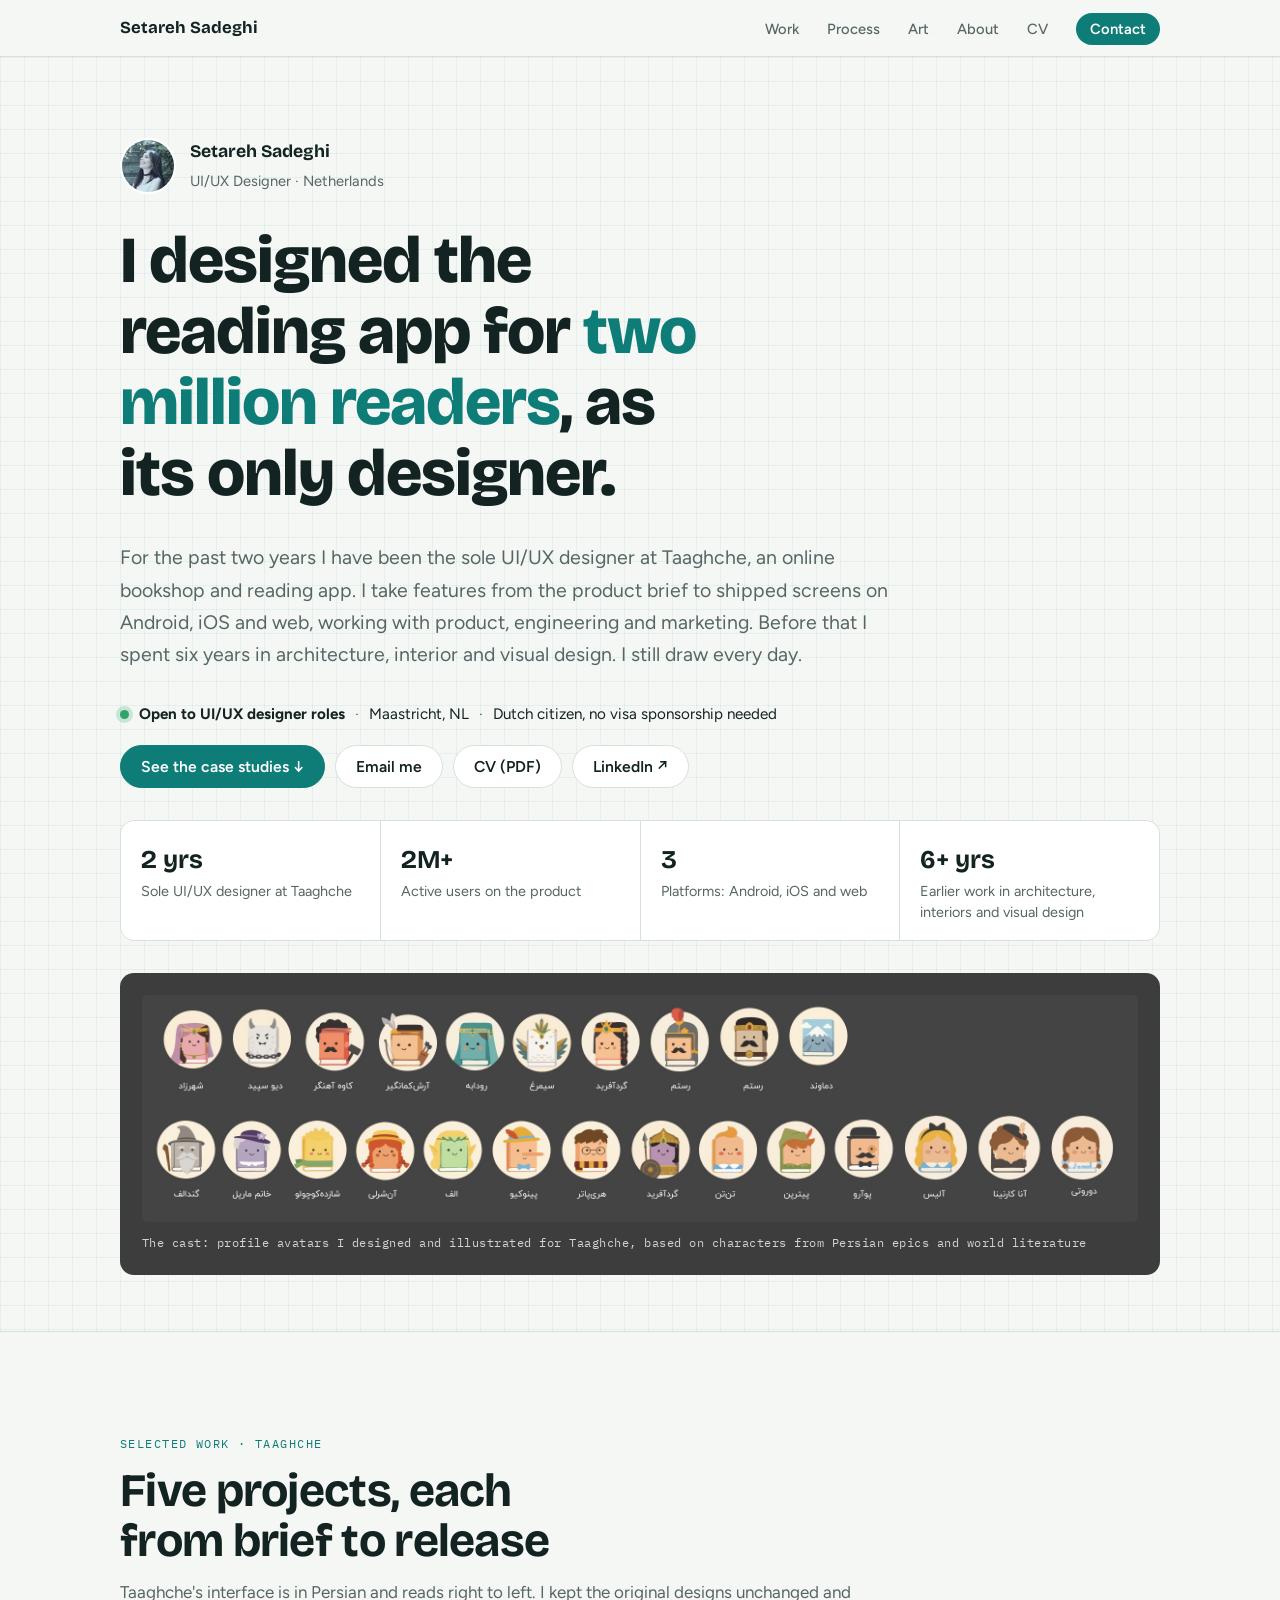
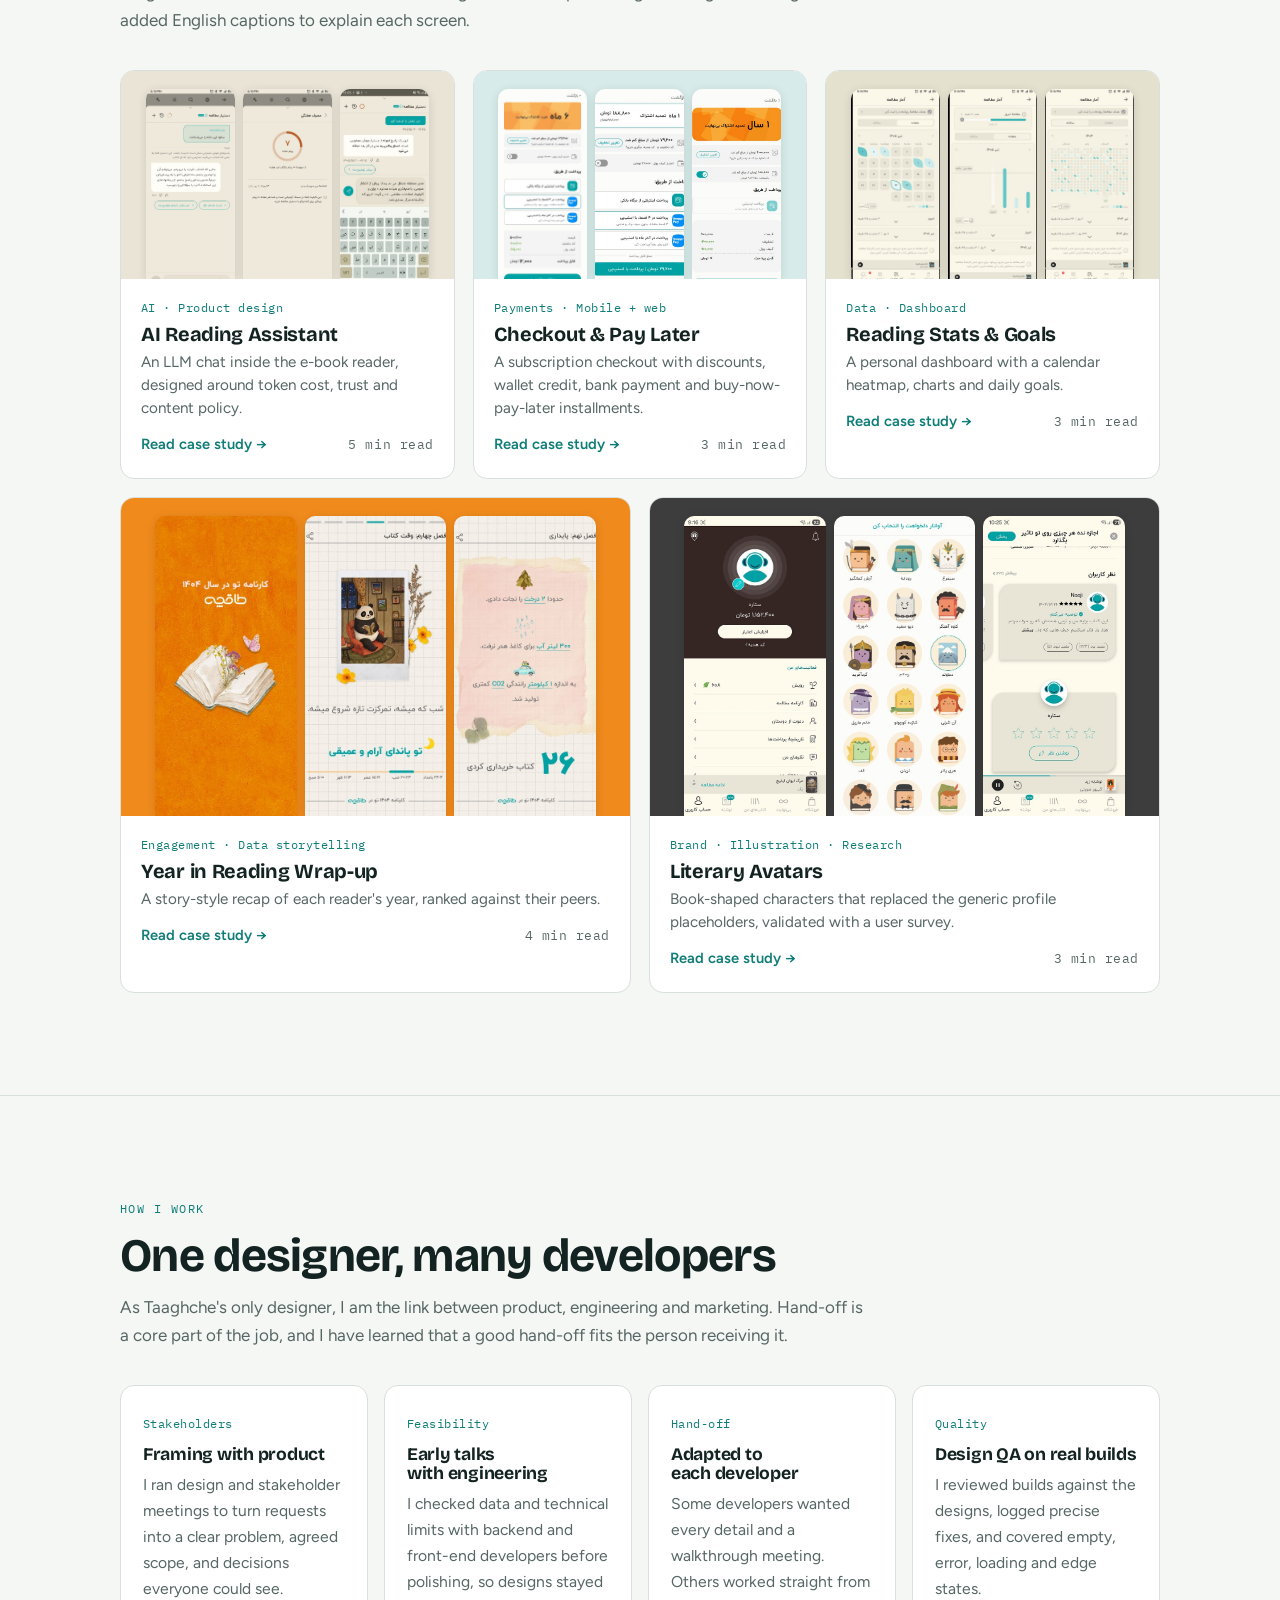
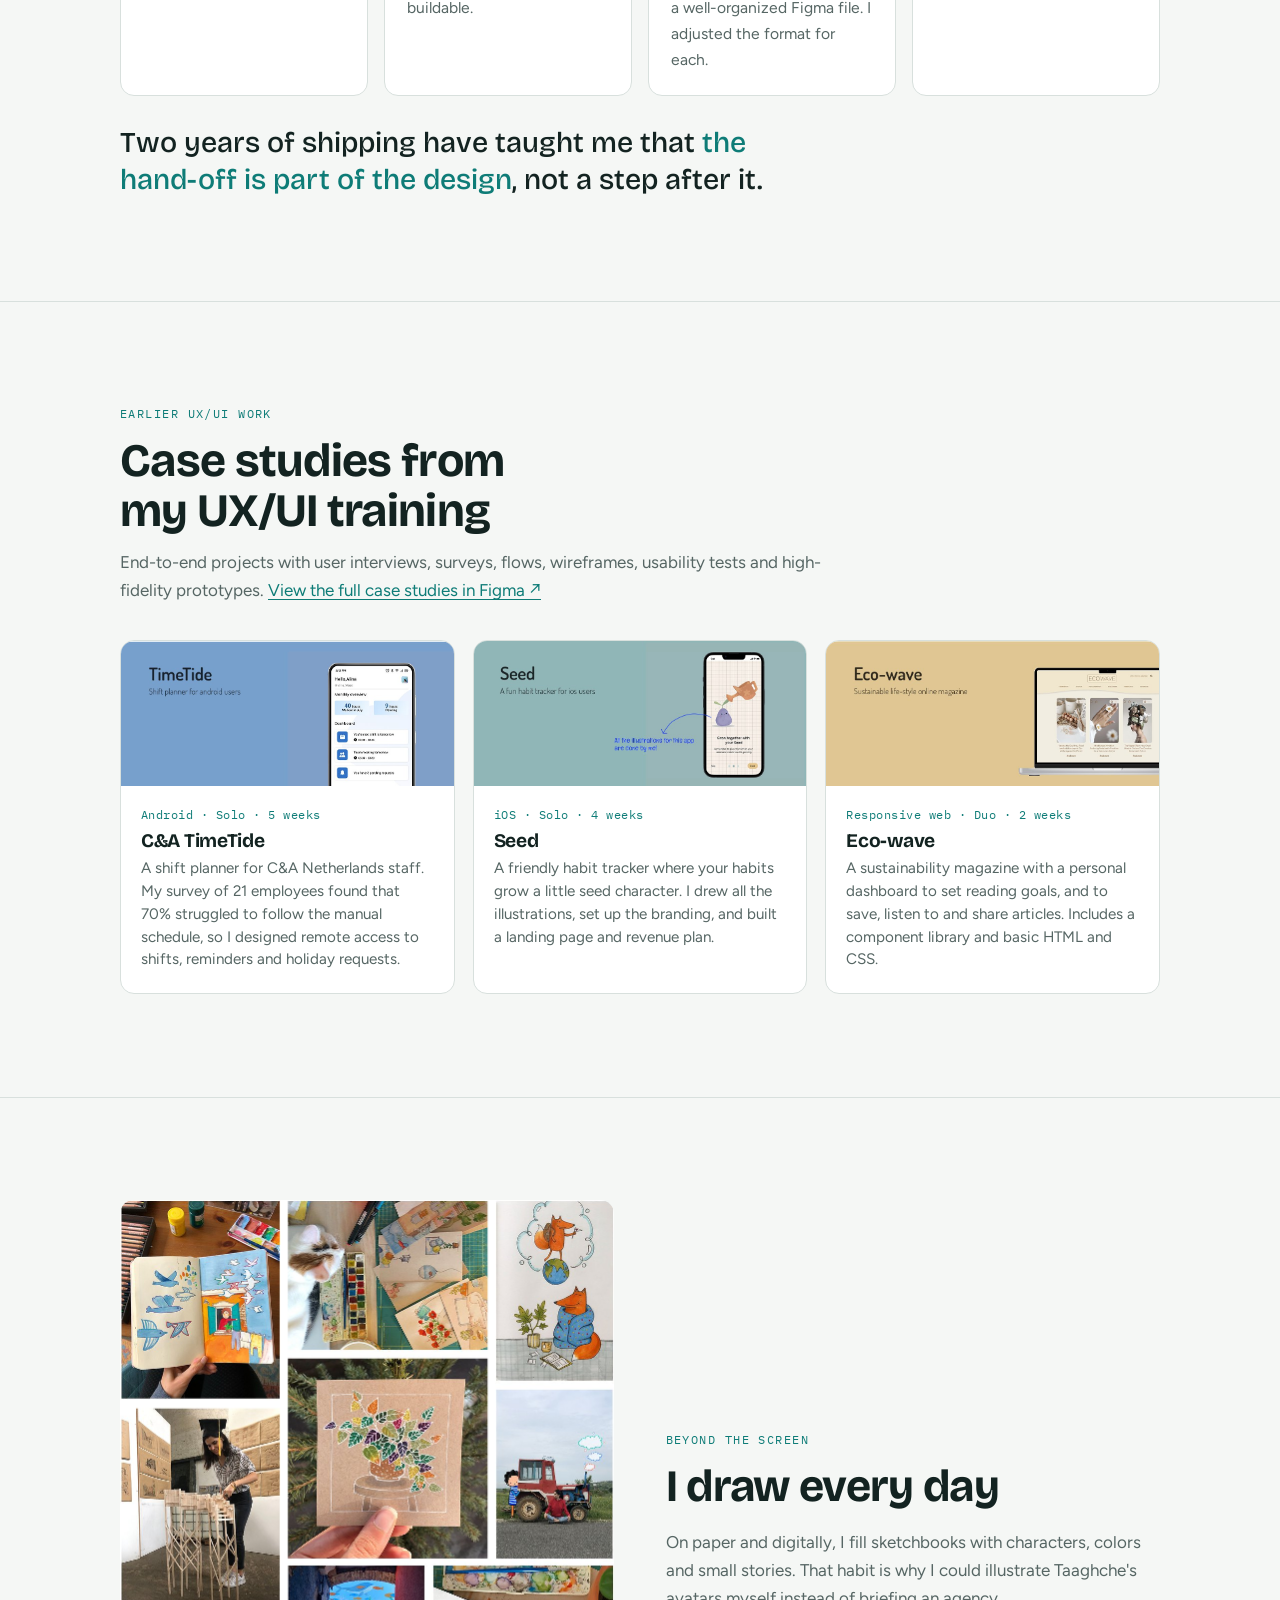
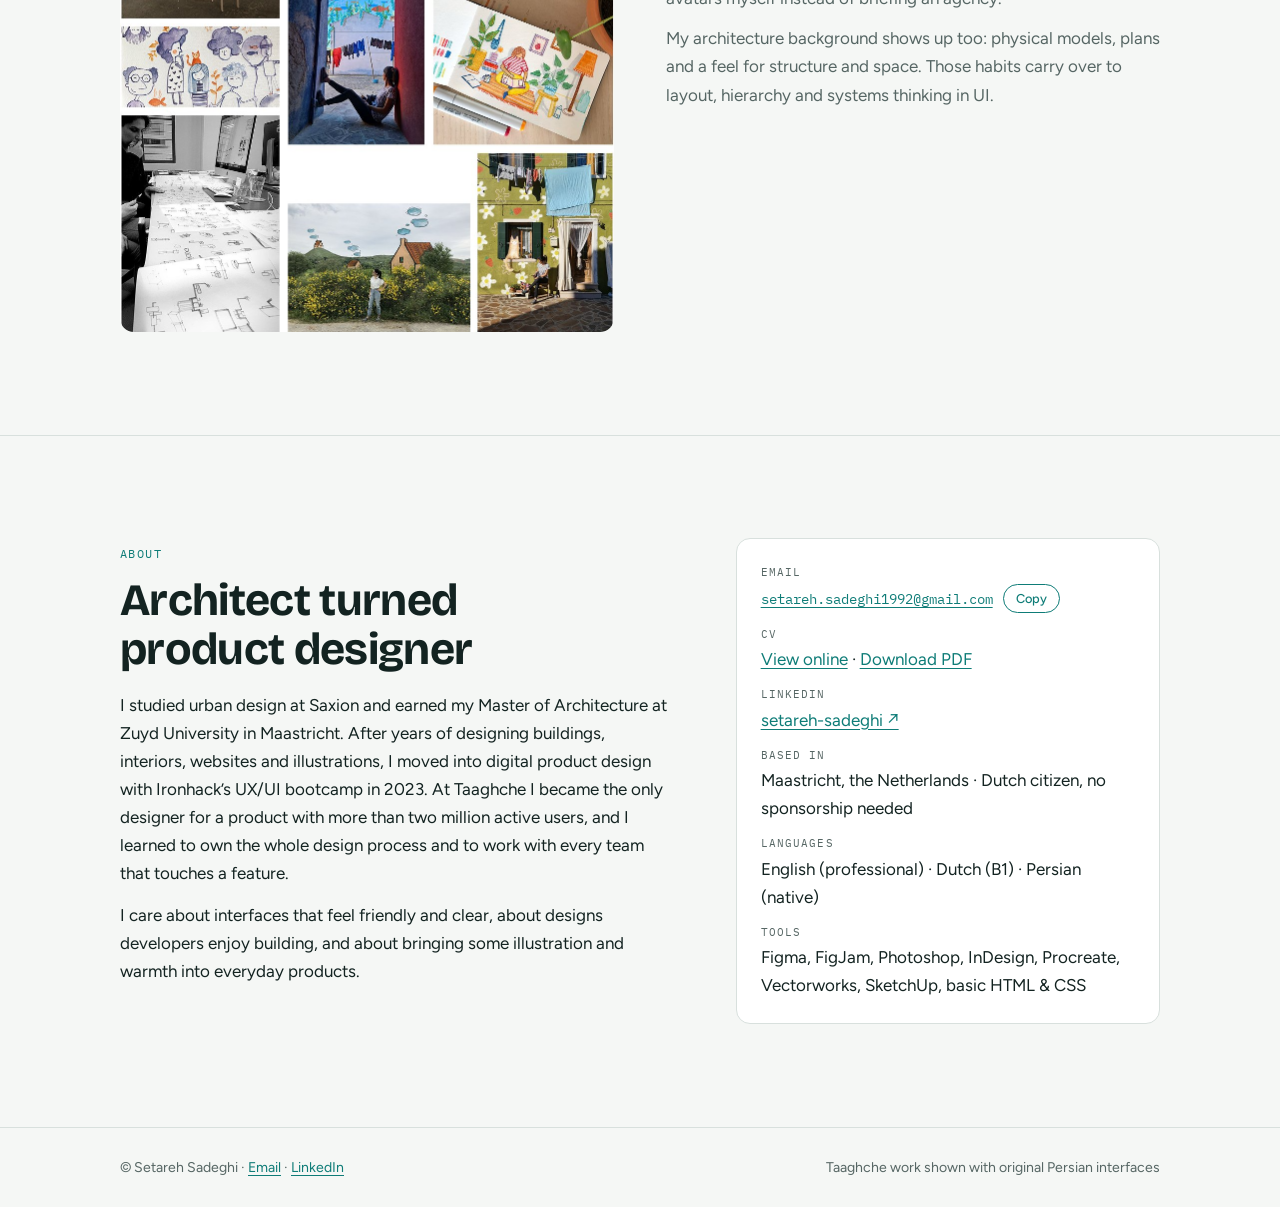
==== commit 4a3454b8: "Split case studies into their own pages Home page keeps the overview; each case study gets its own p" ====
--- a/index.html
+++ b/index.html
@@ -1,217 +1,24 @@
-<!doctype html><html lang="en"><head><meta charset="utf-8"><meta name=viewport content="width=device-width,initial-scale=1,viewport-fit=cover"><style>:root{color-scheme:light;box-sizing:border-box;padding-top:env(safe-area-inset-top,0px);padding-bottom:env(safe-area-inset-bottom,0px)}html{scroll-padding-top:env(safe-area-inset-top,0px)}body{margin:0;padding:0;font:14px -apple-system,BlinkMacSystemFont,sans-serif;background:#fff;color:#000}img{max-width:100%}[hidden]:not([hidden=until-found i]){display:none!important}</style>
+<!doctype html>
+<html lang="en">
+<head>
+<meta charset="utf-8">
+<meta name="viewport" content="width=device-width,initial-scale=1,viewport-fit=cover">
 <title>Setareh Sadeghi · UI/UX Designer</title>
 <meta name="description" content="Setareh Sadeghi, UI/UX designer in the Netherlands. Sole designer at Taaghche, a reading app with 2M+ users: AI reading assistant, checkout and pay later, data dashboards and illustration.">
 <meta property="og:type" content="website">
 <meta property="og:url" content="https://brezaeifar.github.io/setareh-sadeghi/">
+<meta property="og:title" content="Setareh Sadeghi · UI/UX Designer">
+<meta property="og:description" content="Setareh Sadeghi, UI/UX designer in the Netherlands. Sole designer at Taaghche, a reading app with 2M+ users: AI reading assistant, checkout and pay later, data dashboards and illustration.">
 <meta property="og:image" content="https://brezaeifar.github.io/setareh-sadeghi/img/av-final.jpg">
 <meta name="twitter:card" content="summary_large_image">
 <link rel="canonical" href="https://brezaeifar.github.io/setareh-sadeghi/">
-<meta property="og:title" content="Setareh Sadeghi · UI/UX Designer">
-<meta property="og:description" content="Sole UI/UX designer for a reading app with 2M+ users. Five case studies, from brief to release.">
 <link rel="icon" href="data:image/svg+xml,%3Csvg xmlns='http://www.w3.org/2000/svg' viewBox='0 0 32 32'%3E%3Crect width='32' height='32' rx='8' fill='%230e7c77'/%3E%3Ctext x='16' y='23' font-family='Arial' font-weight='700' font-size='19' text-anchor='middle' fill='%23fff'%3ES%3C/text%3E%3C/svg%3E">
 <link rel="preconnect" href="https://fonts.googleapis.com">
 <link rel="preconnect" href="https://fonts.gstatic.com" crossorigin>
 <link rel="stylesheet" href="https://fonts.googleapis.com/css2?family=Bricolage+Grotesque:opsz,wght@12..96,500;12..96,700;12..96,800&family=Figtree:ital,wght@0,400;0,500;0,600;1,400&family=IBM+Plex+Mono:wght@400;500&display=swap">
-<style>
-/* Layout: a drafting-grid sheet; each case study reads like an annotated hand-off file — brief on the left, screens on the right, spec notes in mono. */
-:root{
-  --paper:#f5f7f5; --sheet:#ffffff; --ink:#132321; --muted:#566664; --line:#d8e0dd; --grid:rgba(15,127,122,.07);
-  --teal:#0e7c77; --teal-soft:#e2f1ef; --marigold:#e9801a; --marigold-soft:#fdf0e1; --marigold-ink:#a85400; --teal-ink:#0a5f5b;
-  --f-display:"Bricolage Grotesque", "Avenir Next", "Segoe UI", sans-serif;
-  --f-body:"Figtree", "Helvetica Neue", Arial, sans-serif;
-  --f-mono:"IBM Plex Mono", ui-monospace, Menlo, Consolas, monospace;
-  --wrap:1120px; --r:14px;
-}
-@media (prefers-color-scheme: dark){:root:not([data-theme="light"]){
-  --paper:#0e1514; --sheet:#152020; --ink:#e7eeec; --muted:#9db0ac; --line:#26353330; --line:#283634; --grid:rgba(79,194,187,.07);
-  --teal:#56c3bb; --teal-soft:#16302e; --marigold:#f3a24c; --marigold-soft:#33240f; --marigold-ink:#f3a24c; --teal-ink:#7dd6cf; color-scheme:dark}}
-:root[data-theme="dark"]{
-  --paper:#0e1514; --sheet:#152020; --ink:#e7eeec; --muted:#9db0ac; --line:#283634; --grid:rgba(79,194,187,.07);
-  --teal:#56c3bb; --teal-soft:#16302e; --marigold:#f3a24c; --marigold-soft:#33240f; --marigold-ink:#f3a24c; --teal-ink:#7dd6cf; color-scheme:dark}
-
-*{box-sizing:border-box}
-body{background:var(--paper);color:var(--ink);font:400 1.0625rem/1.65 var(--f-body);-webkit-font-smoothing:antialiased}
-.wrap{max-width:var(--wrap);margin-inline:auto;padding-inline:clamp(16px,4vw,40px)}
-a{color:var(--teal);text-underline-offset:3px}
-a:focus-visible,button:focus-visible{outline:2px solid var(--marigold);outline-offset:3px;border-radius:4px}
-h1,h2,h3{font-family:var(--f-display);line-height:1.08;text-wrap:balance;margin:0;letter-spacing:-.015em}
-p{margin:0}
-.mono{font-family:var(--f-mono);font-size:.78rem;letter-spacing:.04em}
-.eyebrow{font-family:var(--f-mono);font-size:.75rem;letter-spacing:.12em;text-transform:uppercase;color:var(--teal)}
-
-/* nav */
-.nav{position:sticky;top:env(safe-area-inset-top,0px);z-index:10;background:color-mix(in srgb,var(--paper) 88%,transparent);backdrop-filter:blur(8px);border-bottom:1px solid var(--line)}
-.nav .wrap{display:flex;align-items:center;justify-content:space-between;gap:16px;padding-block:14px}
-.brand{font-family:var(--f-display);font-weight:700;font-size:1.05rem;color:var(--ink);text-decoration:none}
-.nav ul{display:flex;gap:clamp(12px,2.4vw,28px);list-style:none;margin:0;padding:0;flex-wrap:wrap}
-.nav ul a{color:var(--muted);text-decoration:none;font-size:.92rem;font-weight:500}
-.nav ul a:hover{color:var(--ink)}
-@media (max-width:560px){.nav ul li.opt{display:none}}
-
-/* hero */
-.hero{background-image:linear-gradient(var(--grid) 1px,transparent 1px),linear-gradient(90deg,var(--grid) 1px,transparent 1px);background-size:24px 24px;border-bottom:1px solid var(--line)}
-.hero .wrap{padding-block:clamp(40px,7vw,80px) clamp(36px,5vw,56px);display:grid;grid-template-columns:minmax(0,1fr);gap:32px}
-.hero h1{font-size:clamp(2.3rem,5.6vw,4.1rem);font-weight:800;max-width:15ch}
-.hero h1 em{font-style:normal;color:var(--teal)}
-.hero .lede{font-size:clamp(1.05rem,1.6vw,1.22rem);color:var(--muted);max-width:60ch}
-.hero .who{display:flex;align-items:center;gap:14px}
-.hero .who img{width:56px;height:56px;border-radius:50%;object-fit:cover;border:2px solid var(--sheet)}
-.hero .who b{display:block;font-family:var(--f-display);font-size:1.1rem}
-.hero .who span{color:var(--muted);font-size:.92rem}
-.cast{background:#3d3d3d;border-radius:var(--r);padding:clamp(12px,2vw,22px);max-width:100%}
-.cast img{display:block;width:100%;height:auto;border-radius:6px}
-.cast figcaption{color:#cfd6d4;margin-top:10px}
-.facts{display:grid;grid-template-columns:repeat(auto-fit,minmax(170px,1fr));gap:1px;background:var(--line);border:1px solid var(--line);border-radius:var(--r);overflow:hidden}
-.facts div{background:var(--sheet);padding:18px 20px}
-.facts b{display:block;font-family:var(--f-display);font-size:1.6rem;font-weight:700;font-variant-numeric:tabular-nums}
-.facts span{color:var(--muted);font-size:.9rem;line-height:1.4;display:block}
-
-/* sections */
-section{padding-block:clamp(56px,8vw,104px)}
-section+section{border-top:1px solid var(--line)}
-.sec-head{display:grid;gap:12px;margin-bottom:36px;max-width:68ch}
-.sec-head h2{font-size:clamp(1.9rem,4vw,2.9rem);font-weight:700}
-.sec-head p{color:var(--muted)}
-
-/* index cards */
-.index{display:grid;grid-template-columns:repeat(6,minmax(0,1fr));gap:18px}
-.index a{grid-column:span 2}.index a:nth-child(4),.index a:nth-child(5){grid-column:span 3}
-@media (max-width:900px){.index{grid-template-columns:repeat(2,minmax(0,1fr))}.index a,.index a:nth-child(4),.index a:nth-child(5){grid-column:span 1}.index a:first-child{grid-column:1/-1}}
-@media (max-width:560px){.index{grid-template-columns:1fr}.index a:first-child{grid-column:auto}}
-.index a{display:grid;grid-template-rows:auto 1fr;background:var(--sheet);border:1px solid var(--line);border-radius:var(--r);overflow:hidden;color:var(--ink);text-decoration:none;transition:transform .2s ease,border-color .2s}
-.index a:hover{transform:translateY(-3px);border-color:var(--teal)}
-.index .thumb{aspect-ratio:16/10;max-width:100%;overflow:hidden;display:flex;justify-content:center;gap:8px;padding:18px 18px 0}
-.index .thumb img{width:30%;object-fit:cover;object-position:top;border-radius:10px 10px 0 0;box-shadow:0 2px 10px rgba(0,0,0,.12)}
-.index .t-pay{background:#d7ecea}.index .t-stats{background:#e5e1cf}.index .t-ai{background:#e9e4d6}.index .t-wrap{background:#f08a1c}.index .t-av{background:#3d3d3d}
-.index .body{padding:18px 20px 22px;display:grid;gap:6px;align-content:start}
-.index h3{font-size:1.25rem}
-.index p{color:var(--muted);font-size:.95rem;line-height:1.5}
-
-/* case study */
-.case-top{display:grid;grid-template-columns:minmax(0,1.15fr) minmax(0,1fr);gap:clamp(28px,5vw,64px);align-items:start}
-@media (max-width:860px){.case-top{grid-template-columns:1fr}}
-.case h2{font-size:clamp(2rem,4.4vw,3.2rem);font-weight:800;margin-block:10px 16px}
-.case .summary{font-size:1.15rem;max-width:60ch}
-.meta{display:grid;grid-template-columns:repeat(2,minmax(0,1fr));gap:1px;background:var(--line);border:1px solid var(--line);border-radius:var(--r);overflow:hidden;align-self:start}
-.meta div{background:var(--sheet);padding:14px 16px;min-width:0}
-.meta dt{font-family:var(--f-mono);font-size:.7rem;letter-spacing:.1em;text-transform:uppercase;color:var(--muted);margin-bottom:4px}
-.meta dd{margin:0;font-size:.95rem;line-height:1.45}
-.meta div.full{grid-column:1/-1}
-
-.cols{display:grid;grid-template-columns:repeat(auto-fit,minmax(min(100%,300px),1fr));gap:clamp(20px,3vw,40px);margin-top:44px}
-.cols h3{font-size:1.15rem;margin-bottom:8px}
-.cols p,.cols li{color:var(--muted);font-size:1rem}
-.cols ul{margin:0;padding-left:1.1em;display:grid;gap:6px}
-
-.decisions{margin-top:48px;display:grid;gap:16px;counter-reset:d}
-.decision{display:grid;grid-template-columns:minmax(0,1fr) minmax(0,1.25fr);gap:clamp(20px,4vw,48px);align-items:center;background:var(--sheet);border:1px solid var(--line);border-radius:var(--r);padding:clamp(18px,3vw,32px)}
-@media (max-width:760px){.decision{grid-template-columns:1fr}}
-.decision h3{font-size:1.3rem;margin-bottom:10px}
-.decision p{color:var(--muted)}
-.decision p+p{margin-top:10px}
-.screens{display:grid;grid-template-columns:repeat(auto-fit,minmax(min(100%,130px),1fr));gap:14px}
-.screens.four{grid-template-columns:repeat(auto-fit,minmax(min(100%,120px),1fr))}
-.screen{margin:0;display:grid;gap:8px;align-content:start;min-width:0}
-.screen img{width:100%;height:auto;display:block;border-radius:12px;border:1px solid var(--line);background:#fff}
-.screen figcaption{font-size:.82rem;line-height:1.4;color:var(--muted)}
-.rtl-note{display:inline-flex;align-items:center;gap:8px;margin-top:22px;padding:6px 12px;border:1px dashed var(--line);border-radius:999px;color:var(--muted)}
-
-.notes{margin-top:16px;display:flex;flex-wrap:wrap;gap:8px;list-style:none;padding:0}
-.notes li{font-family:var(--f-mono);font-size:.76rem;padding:5px 10px;border-radius:6px;background:var(--marigold-soft);color:var(--ink);border:1px solid color-mix(in srgb,var(--marigold) 35%,transparent)}
-.notes li::before{content:"↳ ";color:var(--marigold)}
-
-.wide{margin-top:16px;background:#3d3d3d;border-radius:var(--r);padding:clamp(12px,2vw,24px)}
-.wide img{width:100%;height:auto;display:block;border-radius:6px}
-.wide figcaption{color:#cfd6d4;margin-top:10px;font-size:.85rem}
-
-.outcome{margin-top:20px;display:grid;grid-template-columns:auto minmax(0,1fr);gap:16px 20px;align-items:start;padding:clamp(18px,3vw,28px);border-radius:var(--r);background:var(--teal-soft)}
-.outcome .eyebrow{padding-top:4px;color:var(--teal-ink)}
-.outcome p{font-size:1.05rem}
-@media (max-width:520px){.outcome{grid-template-columns:1fr}}
-.outcome>div{display:grid;gap:14px;min-width:0}
-.kpis{list-style:none;margin:0;padding:0;display:grid;grid-template-columns:repeat(auto-fit,minmax(min(100%,170px),1fr));gap:10px}
-.kpis li{background:var(--sheet);border-radius:10px;padding:12px 14px;font-size:.92rem;line-height:1.4;color:var(--muted)}
-.kpis b{display:block;font-family:var(--f-display);font-size:1.45rem;font-weight:700;color:var(--ink);line-height:1.15;margin-bottom:2px}
-.measure{font-size:.95rem!important;color:var(--muted)}
-.measure b{color:var(--ink);font-weight:600}
-
-/* handoff */
-.handoff{display:grid;grid-template-columns:repeat(auto-fit,minmax(min(100%,240px),1fr));gap:16px}
-.handoff div{background:var(--sheet);border:1px solid var(--line);border-radius:var(--r);padding:22px}
-.handoff h3{font-size:1.1rem;margin-bottom:8px}
-.handoff p{color:var(--muted);font-size:.98rem}
-.handoff .tag{display:inline-block;margin-bottom:12px}
-.quote{margin-top:28px;font-family:var(--f-display);font-size:clamp(1.3rem,2.6vw,1.8rem);font-weight:500;line-height:1.3;max-width:34ch;text-wrap:balance}
-.quote span{color:var(--teal)}
-
-/* earlier */
-.earlier{display:grid;grid-template-columns:repeat(auto-fit,minmax(min(100%,280px),1fr));gap:18px}
-.earlier article{background:var(--sheet);border:1px solid var(--line);border-radius:var(--r);overflow:hidden;display:grid;grid-template-rows:auto 1fr}
-.earlier img{width:100%;aspect-ratio:2.3/1;object-fit:cover;display:block;max-width:100%}
-.earlier .body{padding:18px 20px 22px;display:grid;gap:6px;align-content:start}
-.earlier h3{font-size:1.2rem}
-.earlier p{color:var(--muted);font-size:.95rem;line-height:1.5}
-
-/* art + about */
-.art{display:grid;grid-template-columns:minmax(0,1fr) minmax(0,1fr);gap:clamp(24px,4vw,56px);align-items:center}
-@media (max-width:820px){.art{grid-template-columns:1fr}}
-.art img{width:100%;height:auto;border-radius:var(--r);display:block}
-.art p{color:var(--muted)}
-.art p+p{margin-top:12px}
-.about{display:grid;grid-template-columns:minmax(0,1.3fr) minmax(0,1fr);gap:clamp(24px,5vw,64px)}
-@media (max-width:820px){.about{grid-template-columns:1fr}}
-.about p{max-width:62ch}
-.about p+p{margin-top:14px}
-.card{background:var(--sheet);border:1px solid var(--line);border-radius:var(--r);padding:24px;display:grid;gap:16px;align-content:start}
-.card dl{margin:0;display:grid;gap:12px}
-.card dt{font-family:var(--f-mono);font-size:.7rem;letter-spacing:.1em;text-transform:uppercase;color:var(--muted)}
-.card dd{margin:2px 0 0}
-.copy{display:flex;flex-wrap:wrap;align-items:center;gap:10px}
-.copy code{font-family:var(--f-mono);font-size:.9rem;user-select:all;word-break:break-all}
-.copy button{font:500 .8rem var(--f-body);padding:6px 12px;border-radius:999px;border:1px solid var(--teal);background:transparent;color:var(--teal);cursor:pointer}
-.copy button:hover{background:var(--teal);color:var(--sheet)}
-footer{border-top:1px solid var(--line)}
-footer .wrap{padding-block:28px;display:flex;flex-wrap:wrap;justify-content:space-between;gap:12px;color:var(--muted);font-size:.88rem}
-
-@media (prefers-reduced-motion:reduce){*{transition:none!important;scroll-behavior:auto!important}}
-html{scroll-behavior:smooth}
-section[id],article[id],aside[id]{scroll-margin-top:72px}
-
-/* hiring-team additions: CTAs, status, case navigation, lightbox */
-.skip{position:absolute;left:-9999px;top:8px;z-index:20;background:var(--ink);color:var(--paper);padding:8px 14px;border-radius:8px}
-.skip:focus{left:12px}
-.nav ul{align-items:center}
-.nav ul a.nav-cta{color:var(--sheet);background:var(--teal);padding:7px 14px;border-radius:999px;font-weight:600}
-.nav ul a.nav-cta:hover{color:var(--sheet);background:color-mix(in srgb,var(--teal) 85%,var(--ink))}
-.status{display:flex;flex-wrap:wrap;align-items:center;gap:6px 10px;font-size:.95rem;color:var(--ink)}
-.status .dot{width:9px;height:9px;border-radius:50%;background:#2fa36b;box-shadow:0 0 0 4px color-mix(in srgb,#2fa36b 22%,transparent);flex:none}
-.status span.sep{color:var(--muted)}
-.ctas{display:flex;flex-wrap:wrap;gap:10px;margin-top:-14px}
-.btn{display:inline-flex;align-items:center;gap:6px;font:600 .98rem var(--f-body);padding:11px 20px;border-radius:999px;border:1px solid var(--line);background:var(--sheet);color:var(--ink);text-decoration:none;transition:border-color .2s,background .2s}
-.btn:hover{border-color:var(--teal)}
-.btn.primary{background:var(--teal);border-color:var(--teal);color:var(--sheet)}
-.btn.primary:hover{background:color-mix(in srgb,var(--teal) 85%,var(--ink))}
-.index .more{margin-top:6px;font-weight:600;font-size:.92rem;color:var(--teal)}
-.index a:hover .more{text-decoration:underline;text-underline-offset:3px}
-.case-nav{margin-top:40px;padding-top:20px;border-top:1px dashed var(--line);display:flex;flex-wrap:wrap;justify-content:space-between;gap:12px 24px;font-weight:600}
-.case-nav a{text-decoration:none}
-.case-nav a:hover{text-decoration:underline}
-.case-nav .up{color:var(--muted)}
-.zoomable{cursor:zoom-in}
-.zoomable:hover{outline:2px solid var(--teal);outline-offset:2px}
-.zoomable:focus-visible{outline:2px solid var(--marigold);outline-offset:3px}
-.lb{border:0;padding:0;margin:auto;background:transparent;max-width:min(96vw,1400px);max-height:96vh;overflow:visible;color:#e7eeec}
-.lb::backdrop{background:rgba(8,14,13,.88)}
-.lb figure{margin:0;display:grid;gap:12px;justify-items:center}
-.lb img{max-width:min(92vw,1400px);max-height:80vh;width:auto;height:auto;border-radius:10px;background:#fff;display:block}
-.lb figcaption{font-size:.95rem;text-align:center;max-width:60ch;color:#cfd6d4}
-.lb .count{font-family:var(--f-mono);font-size:.75rem;color:#9db0ac;margin-right:8px}
-.lb button{position:fixed;width:44px;height:44px;border-radius:50%;border:1px solid rgba(255,255,255,.25);background:rgba(20,30,29,.7);color:#fff;font-size:1.3rem;line-height:1;cursor:pointer}
-.lb button:hover{background:rgba(40,60,58,.9)}
-.lb .x{top:16px;right:16px}.lb .prev{left:16px;top:50%;transform:translateY(-50%)}.lb .next{right:16px;top:50%;transform:translateY(-50%)}
-@media (max-width:560px){.lb .prev,.lb .next{top:auto;bottom:16px;transform:none}}
-</style>
-</head><body>
+<link rel="stylesheet" href="assets/site.css">
+</head>
+<body>
 
 <a class="skip" href="#work">Skip to case studies</a>
 <nav class="nav" aria-label="Main">
@@ -262,294 +69,30 @@
     <div class="sec-head">
       <span class="eyebrow">Selected work · Taaghche</span>
       <h2>Five projects, each from brief to release</h2>
-      <p>Taaghche's interface is in Persian and reads right to left. I kept the original designs unchanged and added English captions to explain each screen. Click or tap any screen to see it full size.</p>
+      <p>Taaghche's interface is in Persian and reads right to left. I kept the original designs unchanged and added English captions to explain each screen.</p>
     </div>
     <div class="index">
-      <a href="#ai">
+      <a href="work/ai-reading-assistant/">
         <div class="thumb t-ai"><img src="img/ai-01.jpg" alt=""><img src="img/ai-07.jpg" alt=""><img src="img/ai-real9_y-1.jpg" alt=""></div>
-        <div class="body"><span class="mono" style="color:var(--teal)">AI · Product design</span><h3>AI Reading Assistant</h3><p>An LLM chat inside the e-book reader, designed around token cost, trust and content policy.</p><span class="more">Read case study →</span></div>
+        <div class="body"><span class="mono" style="color:var(--teal)">AI · Product design</span><h3>AI Reading Assistant</h3><p>An LLM chat inside the e-book reader, designed around token cost, trust and content policy.</p><span class="meta-line"><span class="more">Read case study →</span><span class="mono readtime">5 min read</span></span></div>
       </a>
-      <a href="#checkout">
+      <a href="work/checkout-pay-later/">
         <div class="thumb t-pay"><img src="img/pay-phone.jpg" alt=""><img src="img/pay-snapp.jpg" alt=""><img src="img/pay-zero.jpg" alt=""></div>
-        <div class="body"><span class="mono" style="color:var(--teal)">Payments · Mobile + web</span><h3>Checkout &amp; Pay Later</h3><p>A subscription checkout with discounts, wallet credit, bank payment and buy-now-pay-later installments.</p><span class="more">Read case study →</span></div>
+        <div class="body"><span class="mono" style="color:var(--teal)">Payments · Mobile + web</span><h3>Checkout &amp; Pay Later</h3><p>A subscription checkout with discounts, wallet credit, bank payment and buy-now-pay-later installments.</p><span class="meta-line"><span class="more">Read case study →</span><span class="mono readtime">3 min read</span></span></div>
       </a>
-      <a href="#stats">
+      <a href="work/reading-stats/">
         <div class="thumb t-stats"><img src="img/cal-month.jpg" alt=""><img src="img/cal-bars.jpg" alt=""><img src="img/cal-year.jpg" alt=""></div>
-        <div class="body"><span class="mono" style="color:var(--teal)">Data · Dashboard</span><h3>Reading Stats &amp; Goals</h3><p>A personal dashboard with a calendar heatmap, charts and daily goals.</p><span class="more">Read case study →</span></div>
+        <div class="body"><span class="mono" style="color:var(--teal)">Data · Dashboard</span><h3>Reading Stats &amp; Goals</h3><p>A personal dashboard with a calendar heatmap, charts and daily goals.</p><span class="meta-line"><span class="more">Read case study →</span><span class="mono readtime">3 min read</span></span></div>
       </a>
-      <a href="#wrapup">
+      <a href="work/year-in-reading/">
         <div class="thumb t-wrap"><img src="img/wrap-cover.jpg" alt=""><img src="img/wrap-slide-04-1.jpg" alt=""><img src="img/wrap-slide-10.jpg" alt=""></div>
-        <div class="body"><span class="mono" style="color:var(--teal)">Engagement · Data storytelling</span><h3>Year in Reading Wrap-up</h3><p>A story-style recap of each reader's year, ranked against their peers.</p><span class="more">Read case study →</span></div>
+        <div class="body"><span class="mono" style="color:var(--teal)">Engagement · Data storytelling</span><h3>Year in Reading Wrap-up</h3><p>A story-style recap of each reader's year, ranked against their peers.</p><span class="meta-line"><span class="more">Read case study →</span><span class="mono readtime">4 min read</span></span></div>
       </a>
-      <a href="#avatars">
+      <a href="work/literary-avatars/">
         <div class="thumb t-av"><img src="img/av-091625-1.jpg" alt=""><img src="img/av-picker.jpg" alt=""><img src="img/av-102519-1.jpg" alt=""></div>
-        <div class="body"><span class="mono" style="color:var(--teal)">Brand · Illustration · Research</span><h3>Literary Avatars</h3><p>Book-shaped characters that replaced the generic profile placeholders, validated with a user survey.</p><span class="more">Read case study →</span></div>
+        <div class="body"><span class="mono" style="color:var(--teal)">Brand · Illustration · Research</span><h3>Literary Avatars</h3><p>Book-shaped characters that replaced the generic profile placeholders, validated with a user survey.</p><span class="meta-line"><span class="more">Read case study →</span><span class="mono readtime">3 min read</span></span></div>
       </a>
     </div>
-  </div>
-</section>
-
-<!-- CASE 1 -->
-<section class="case" id="ai">
-  <div class="wrap">
-    <div class="case-top">
-      <div>
-        <span class="eyebrow">Case study 01</span>
-        <h2>AI Reading Assistant</h2>
-        <p class="summary">The product team wanted readers to be able to ask questions about what they were reading, without leaving the e-book. I designed the whole experience, from the first idea to the shipped feature. That included the entry point, the chat, usage limits, feedback, and every error and empty state.</p>
-      </div>
-      <dl class="meta">
-        <div><dt>Role</dt><dd>Sole product designer</dd></div>
-        <div><dt>Platform</dt><dd>EPUB reader, mobile app</dd></div>
-        <div><dt>Worked with</dt><dd>Product, backend and mobile developers</dd></div>
-        <div><dt>Status</dt><dd>Shipped, labelled as an experimental feature</dd></div>
-        <div class="full"><dt>Scope</dt><dd>Problem framing, flows, cost and policy constraints, UI, states, hand-off, design QA</dd></div>
-      </dl>
-    </div>
-
-    <div class="cols">
-      <div><h3>The challenge</h3><p>Every message costs tokens, so long open-ended chats get expensive fast. Answers from a language model can be wrong. The feature also had to follow content policies. The design had to keep conversations short and focused while still feeling useful and friendly.</p></div>
-      <div><h3>What I did</h3><ul><li>Mapped where a question naturally starts: a passage the reader has just selected</li><li>Explored three placements for the entry point in the text-selection menu</li><li>Designed visible usage limits that feel like an allowance rather than a block</li><li>Wrote the trust messaging and designed the answer-feedback loop</li><li>Specified every state for developers, then checked the build against the designs</li></ul></div>
-    </div>
-
-    <div class="decisions">
-      <div class="decision">
-        <div><span class="mono" style="color:var(--marigold-ink)">Decision · Entry point</span><h3>Start from the reader's own selection</h3><p>The assistant opens from the menu that appears when a reader selects text. I explored three toolbar layouts for where the new action sits next to highlight, copy, share and translate. The goal was an action people would find without crowding the tools they already use.</p></div>
-        <div class="screens">
-          <figure class="screen"><img src="img/ai-option-01.jpg" alt="Selection toolbar option 1" loading="lazy"><figcaption>Option 1: AI action added to the color row</figcaption></figure>
-          <figure class="screen"><img src="img/ai-option-02.jpg" alt="Selection toolbar option 2" loading="lazy"><figcaption>Option 2: banner prompt at the bottom of the page</figcaption></figure>
-          <figure class="screen"><img src="img/ai-option-4.jpg" alt="Selection toolbar option 4" loading="lazy"><figcaption>Option 3: icon-only toolbar with an AI action</figcaption></figure>
-        </div>
-      </div>
-
-      <div class="decision">
-        <div><span class="mono" style="color:var(--marigold-ink)">Decision · Focus</span><h3>Pin the passage, suggest the question</h3><p>The selected passage stays pinned at the top of the chat, so every answer has a clear context. One-tap prompts like <i>“Explain this part”</i> and <i>“Say this more simply”</i> cover the most common needs. They keep messages short, which keeps costs down.</p></div>
-        <div class="screens">
-          <figure class="screen"><img src="img/ai-01.jpg" alt="Assistant chat with suggested prompts" loading="lazy"><figcaption>First answer with suggested follow-ups</figcaption></figure>
-          <figure class="screen"><img src="img/ai-03.jpg" alt="Conversation continuing" loading="lazy"><figcaption>Follow-up: “What does the author mean?”</figcaption></figure>
-          <figure class="screen"><img src="img/ai-25.jpg" alt="Empty state" loading="lazy"><figcaption>Empty state: “Write your question so I can help”</figcaption></figure>
-        </div>
-      </div>
-
-      <div class="decision">
-        <div><span class="mono" style="color:var(--marigold-ink)">Decision · Cost</span><h3>Make the limits visible and fair</h3><p>Instead of cutting people off without warning, readers see a weekly allowance, such as <i>“7 of 10 messages left”</i>, and when it resets. Each conversation also has a cap. When a reader hits it, a clear message invites them to start a new chat, which keeps the context window short.</p></div>
-        <div class="screens">
-          <figure class="screen"><img src="img/ai-07.jpg" alt="Weekly usage meter" loading="lazy"><figcaption>Weekly usage: messages left and reset date</figcaption></figure>
-          <figure class="screen"><img src="img/ai-17.jpg" alt="Conversation limit reached" loading="lazy"><figcaption>Conversation limit reached, with a prompt to start a new chat</figcaption></figure>
-          <figure class="screen"><img src="img/ai-05.jpg" alt="Conversation history" loading="lazy"><figcaption>Conversation history for each book</figcaption></figure>
-        </div>
-      </div>
-
-      <div class="decision">
-        <div><span class="mono" style="color:var(--marigold-ink)">Decision · Trust</span><h3>Be honest about what AI can and can't do</h3><p>An “Experimental” badge and an info sheet explain that answers may be inaccurate. They also say the assistant only sees the selected text, not the whole book. Thumbs up and down on every answer, plus an optional “What was wrong with this answer?” form, give the product team a steady stream of quality signals.</p></div>
-        <div class="screens">
-          <figure class="screen"><img src="img/ai-06.jpg" alt="About the assistant info sheet" loading="lazy"><figcaption>“About the assistant” info sheet</figcaption></figure>
-          <figure class="screen"><img src="img/ai-21.jpg" alt="Feedback form" loading="lazy"><figcaption>Feedback after a thumbs-down</figcaption></figure>
-          <figure class="screen"><img src="img/ai-02.jpg" alt="Feedback inline" loading="lazy"><figcaption>Inline feedback on an answer</figcaption></figure>
-        </div>
-      </div>
-
-      <div class="decision">
-        <div><span class="mono" style="color:var(--marigold-ink)">Hand-off · Design QA</span><h3>From Figma to the live app</h3><p>I reviewed the developer builds against the designs and logged precise fixes. The notes on the right are from that review round. The final screens are from the shipped app, with the new <i>“Summarize this part”</i> action.</p>
-          <ul class="notes" aria-label="Design review notes">
-            <li>Add copy icon to answers</li><li>Message padding → 16</li><li>Resize icon + experimental badge</li><li>AI error message state</li><li>Long-chat behavior</li><li>No-suggestion state</li><li>Loading animation</li>
-          </ul>
-        </div>
-        <div class="screens">
-          <figure class="screen"><img src="img/ai-real9_y-1.jpg" alt="Shipped app screenshot" loading="lazy"><figcaption>Shipped: “Summarize this part”</figcaption></figure>
-          <figure class="screen"><img src="img/ai-real7_y-1.jpg" alt="Shipped app screenshot" loading="lazy"><figcaption>Shipped: answer with follow-up chip</figcaption></figure>
-        </div>
-      </div>
-    </div>
-
-    <p class="rtl-note mono">Interface in Persian, read right to left · captions translated</p>
-    <div class="outcome"><span class="eyebrow">Outcome</span><div><p>The assistant shipped inside the reader as an experimental feature. Usage limits and focused prompts were part of the design from the start to control token cost, and the feedback on every answer gives the product team a steady measure of answer quality.</p><ul class="kpis"><li><b>3</b>entry-point layouts explored before choosing one</li><li><b>14</b>screens and states specified, including errors and empty states</li><li><b>7</b>fixes logged in design QA before release</li></ul><p class="measure"><b>What I’d measure:</b> the thumbs-up rate on answers, the average number of messages per conversation (which drives token cost), and how many readers use the assistant again within a week.</p></div></div>
-    <nav class="case-nav" aria-label="Case study navigation"><a class="up" href="#work">↑ All projects</a><a href="#checkout">Next: Checkout &amp; Pay Later →</a></nav>
-  </div>
-</section>
-
-<!-- CASE: CHECKOUT -->
-<section class="case" id="checkout">
-  <div class="wrap">
-    <div class="case-top">
-      <div>
-        <span class="eyebrow">Case study 02</span>
-        <h2>Checkout &amp; Pay Later</h2>
-        <p class="summary">Taaghche added Snapp Pay, a buy-now-pay-later provider, to its subscription checkout. I redesigned the checkout on mobile and web so readers always know exactly what they will pay, how and when, before they tap the button.</p>
-      </div>
-      <dl class="meta">
-        <div><dt>Role</dt><dd>Sole product designer</dd></div>
-        <div><dt>Platforms</dt><dd>Mobile and desktop web</dd></div>
-        <div><dt>Worked with</dt><dd>Product, payments and front-end developers</dd></div>
-        <div><dt>Status</dt><dd>Built and tested in staging</dd></div>
-        <div class="full"><dt>Scope</dt><dd>Plans page, wireframes, payment-method states, price breakdown, responsive layouts, hand-off</dd></div>
-      </dl>
-    </div>
-
-    <div class="decisions">
-      <div class="decision">
-        <div><span class="mono" style="color:var(--marigold-ink)">Decision · Clarity</span><h3>The total is never a surprise</h3><p>Discount codes and wallet credit sit above the payment options and show the amount saved right away. A price breakdown lists price, discount, wallet credit and the amount to pay. On desktop it stays next to the form; on mobile it moves directly above the button.</p></div>
-        <figure class="screen"><img src="img/pay-desktop.jpg" alt="Desktop checkout with order summary" loading="lazy"><figcaption>Desktop: payment options on the left, order summary always visible</figcaption></figure>
-      </div>
-
-      <div class="decision">
-        <div><span class="mono" style="color:var(--marigold-ink)">Decision · Control</span><h3>The button says what will happen</h3><p>The main button changes with the chosen method and shows the exact amount: <i>“Pay online · 118,800”</i>, or <i>“Pay with Snapp Pay · 29,700”</i> for the first of four interest-free installments. Readers always know what they are agreeing to before they confirm.</p><p>When installments are not available for an amount, that option is disabled and explains why, instead of failing after the tap. When discounts cover the full price, the payment methods switch off and the button simply reads <i>“Get subscription”</i>.</p></div>
-        <div class="screens four">
-          <figure class="screen"><img src="img/pay-bank.jpg" alt="Bank payment selected" loading="lazy"><figcaption>Bank gateway, with wallet credit applied</figcaption></figure>
-          <figure class="screen"><img src="img/pay-snapp.jpg" alt="Installments selected" loading="lazy"><figcaption>Pay in 4: button shows the first installment</figcaption></figure>
-          <figure class="screen"><img src="img/pay-inactive.jpg" alt="Installments unavailable" loading="lazy"><figcaption>Installments unavailable for this amount</figcaption></figure>
-          <figure class="screen"><img src="img/pay-zero.jpg" alt="Fully covered by discount" loading="lazy"><figcaption>Fully covered: nothing to pay</figcaption></figure>
-        </div>
-      </div>
-    </div>
-    <p class="rtl-note mono">Interface in Persian, read right to left · captions translated</p>
-    <div class="outcome"><span class="eyebrow">Outcome</span><div><p>Every payment situation has a designed state, so no reader reaches a dead end or an unexpected total. The checkout was built and tested in staging on mobile and desktop.</p><ul class="kpis"><li><b>4</b>payment states designed: bank, pay in 4, unavailable, fully covered</li><li><b>2</b>responsive layouts, mobile and desktop</li><li><b>4</b>lines in the price breakdown: price, discount, wallet credit, amount to pay</li></ul><p class="measure"><b>What I’d measure:</b> checkout completion rate, the share of subscriptions paid in installments, and support tickets about unexpected charges.</p></div></div>
-    <nav class="case-nav" aria-label="Case study navigation"><a class="up" href="#work">↑ All projects</a><a href="#stats">Next: Reading Stats &amp; Goals →</a></nav>
-  </div>
-</section>
-
-<!-- CASE: STATS -->
-<section class="case" id="stats">
-  <div class="wrap">
-    <div class="case-top">
-      <div>
-        <span class="eyebrow">Case study 03</span>
-        <h2>Reading Stats &amp; Goals</h2>
-        <p class="summary">A personal dashboard that turns reading activity into something readers can scan at a glance and act on. It combines a daily goal, a monthly calendar, a yearly heatmap and a bar-chart view, with summaries for today, this month and this year.</p>
-      </div>
-      <dl class="meta">
-        <div><dt>Role</dt><dd>Sole product designer</dd></div>
-        <div><dt>Platform</dt><dd>Mobile app, light and dark themes</dd></div>
-        <div><dt>Worked with</dt><dd>Product and mobile developers</dd></div>
-        <div><dt>Type</dt><dd>Data-driven feature</dd></div>
-        <div class="full"><dt>Scope</dt><dd>Information architecture, chart and calendar views, goal setting, empty states, interaction rules for developers</dd></div>
-      </dl>
-    </div>
-
-    <div class="decisions">
-      <div class="decision">
-        <div><span class="mono" style="color:var(--marigold-ink)">Decision · Overview first</span><h3>Summary on top, detail on demand</h3><p>A progress bar for today's goal leads the page. Below it, a monthly/yearly switch changes the calendar, and each day's color shows how much the reader read. Expandable rows give the exact time for the selected day and period.</p><p>I wrote down the interaction rules for developers. For example, bar heights stay on one scale within a month or year, and when you move to another month the last day is selected by default.</p></div>
-        <div class="screens four">
-          <figure class="screen"><img src="img/cal-month.jpg" alt="Monthly calendar heatmap" loading="lazy"><figcaption>Monthly calendar heatmap</figcaption></figure>
-          <figure class="screen"><img src="img/cal-bars.jpg" alt="Bar chart against goal" loading="lazy"><figcaption>Chart view with goal line</figcaption></figure>
-          <figure class="screen"><img src="img/cal-year.jpg" alt="Yearly heatmap" loading="lazy"><figcaption>Year at a glance</figcaption></figure>
-          <figure class="screen"><img src="img/cal-goal.jpg" alt="Goal reached days" loading="lazy"><figcaption>Days where the goal was reached</figcaption></figure>
-        </div>
-      </div>
-    </div>
-    <p class="rtl-note mono">Interface in Persian, read right to left · captions translated</p>
-    <div class="outcome"><span class="eyebrow">Outcome</span><div><p>Readers get one page that answers “how am I doing?” at a glance, with detail one tap away. Written interaction rules meant developers did not have to guess how charts and selections behave.</p><ul class="kpis"><li><b>4</b>views: month, chart, year and goal</li><li><b>2</b>themes, light and dark</li><li><b>3</b>summary periods: today, this month and this year</li></ul><p class="measure"><b>What I’d measure:</b> the share of readers who set a daily goal, how many days a week they reach it, and how often they come back to the stats page.</p></div></div>
-    <nav class="case-nav" aria-label="Case study navigation"><a class="up" href="#work">↑ All projects</a><a href="#wrapup">Next: Year in Reading Wrap-up →</a></nav>
-  </div>
-</section>
-
-<!-- CASE 2 -->
-<section class="case" id="wrapup">
-  <div class="wrap">
-    <div class="case-top">
-      <div>
-        <span class="eyebrow">Case study 04</span>
-        <h2>Year in Reading Wrap-up</h2>
-        <p class="summary">At the new year, every reader got a personal, story-style recap of their reading. It showed how much they read, when they read, what they loved, and how they compared with other Taaghche readers. The recap was built to be shared.</p>
-      </div>
-      <dl class="meta">
-        <div><dt>Role</dt><dd>Sole product designer</dd></div>
-        <div><dt>Format</dt><dd>Full-screen story slider with share on every slide</dd></div>
-        <div><dt>Worked with</dt><dd>Product, backend and front-end developers, marketing</dd></div>
-        <div><dt>Season</dt><dd>Persian new year (Nowruz) 1404</dd></div>
-        <div class="full"><dt>Scope</dt><dd>Concept, narrative structure, data feasibility, visual direction, data-driven layouts, hand-off</dd></div>
-      </dl>
-    </div>
-
-    <div class="cols">
-      <div><h3>Designing with the data, not just on top of it</h3><p>A recap is only as good as the data behind it. I worked closely with the backend developers to find out which statistics we could calculate reliably. One example was how precisely we could rank each reader against their peers, as in <i>“more than 93% of Taaghche users”</i>. The story was then shaped around what was technically achievable.</p></div>
-      <div><h3>Ten chapters, one story</h3><ul><li><b>Time</b>: minutes read · <b>Commitment</b>: longest reading streak</li><li><b>Progress</b>: change from last year · <b>Book time</b>: your reading persona</li><li><b>Voices</b>: audiobook minutes · <b>Silence</b>: your longest book</li><li><b>Favorites</b>: top authors, narrators, publishers · <b>Seasons</b></li><li><b>Unlimited</b>: subscription value · <b>Sustainability</b>: paper and CO₂ saved</li></ul></div>
-    </div>
-
-    <div class="decisions">
-      <div class="decision">
-        <div><span class="mono" style="color:var(--marigold-ink)">Visual direction</span><h3>A scrapbook of the year</h3><p>Grid paper, tape, polaroids and pressed flowers turn statistics into something that feels personal and collectible. Big numbers lead every slide. A chapter label and progress bars at the top tell readers where they are in the story.</p></div>
-        <div class="screens four">
-          <figure class="screen"><img src="img/wrap-cover.jpg" alt="Wrap-up cover" loading="lazy"><figcaption>Cover: “Your 1404 report”</figcaption></figure>
-          <figure class="screen"><img src="img/wrap-slide-01.jpg" alt="Minutes read" loading="lazy"><figcaption>Time: minutes read, with peer rank</figcaption></figure>
-          <figure class="screen"><img src="img/wrap-slide-02.jpg" alt="Reading streak" loading="lazy"><figcaption>Commitment: days read in a row</figcaption></figure>
-          <figure class="screen"><img src="img/wrap-slide-03.jpg" alt="Progress" loading="lazy"><figcaption>Progress: % more than last year</figcaption></figure>
-        </div>
-      </div>
-
-      <div class="decision">
-        <div><span class="mono" style="color:var(--marigold-ink)">Personalization</span><h3>What kind of reader are you?</h3><p>Each reader gets a persona based on the time of day they read most: early-bird rooster, sunny afternoon cat, calm night panda, night owl and more. A time-of-day scale under each card shows why they got that result.</p></div>
-        <div class="screens four">
-          <figure class="screen"><img src="img/wrap-slide-04.jpg" alt="Morning persona" loading="lazy"><figcaption>Morning: the early bird</figcaption></figure>
-          <figure class="screen"><img src="img/wrap-slide-04-1.jpg" alt="Evening persona" loading="lazy"><figcaption>Evening: calm and deep</figcaption></figure>
-          <figure class="screen"><img src="img/wrap-slide-04-3.jpg" alt="Night persona" loading="lazy"><figcaption>Late night: the night owl</figcaption></figure>
-          <figure class="screen"><img src="img/wrap-slide-07-2.jpg" alt="Top authors" loading="lazy"><figcaption>Favorites: most-read authors</figcaption></figure>
-        </div>
-      </div>
-
-      <div class="decision">
-        <div><span class="mono" style="color:var(--marigold-ink)">Edge cases</span><h3>Layouts that survive real data</h3><p>Real users produce very different numbers. I designed and tested variants for values from four to six digits, for one to three books per season, and for an empty season. Every reader's version holds together, not only the ideal one.</p></div>
-        <div class="screens four">
-          <figure class="screen"><img src="img/wrap-slide-06.jpg" alt="Longest book" loading="lazy"><figcaption>Silence: longest book, with a quote</figcaption></figure>
-          <figure class="screen"><img src="img/wrap-slide-08.jpg" alt="Seasons" loading="lazy"><figcaption>Seasons: what you read each season</figcaption></figure>
-          <figure class="screen"><img src="img/wrap-slide-09.jpg" alt="Subscription value" loading="lazy"><figcaption>Unlimited: books and money saved</figcaption></figure>
-          <figure class="screen"><img src="img/wrap-slide-10.jpg" alt="Sustainability" loading="lazy"><figcaption>Sustainability: trees, water and CO₂ saved</figcaption></figure>
-        </div>
-      </div>
-    </div>
-
-    <p class="rtl-note mono">Interface in Persian, read right to left · captions translated</p>
-    <div class="outcome"><span class="eyebrow">Outcome</span><div><p>The wrap-up turned a year of reading data into a personal, shareable story for each reader. Because feasibility was agreed with the backend team before the visuals were polished, every statistic in the design could actually be calculated.</p><ul class="kpis"><li><b>10</b>story chapters, each with its own share action</li><li><b>4–6</b>digit values tested in every number layout</li><li><b>0–3</b>books per season covered, including the empty season</li></ul><p class="measure"><b>What I’d measure:</b> how many readers reach the last slide, the share rate for each slide, and new visits that come from shared stories.</p></div></div>
-    <nav class="case-nav" aria-label="Case study navigation"><a class="up" href="#work">↑ All projects</a><a href="#avatars">Next: Literary Avatars →</a></nav>
-  </div>
-</section>
-
-<!-- CASE 3 -->
-<section class="case" id="avatars">
-  <div class="wrap">
-    <div class="case-top">
-      <div>
-        <span class="eyebrow">Case study 05</span>
-        <h2>Literary Avatars</h2>
-        <p class="summary">Profiles on Taaghche used three generic placeholder figures. I designed and illustrated a set of avatars that combine the brand with what readers love: book-shaped characters drawn from Persian epics and world literature. They appear on the profile page and next to every user review.</p>
-      </div>
-      <dl class="meta">
-        <div><dt>Role</dt><dd>Designer and illustrator</dd></div>
-        <div><dt>Platforms</dt><dd>Android, iOS and web</dd></div>
-        <div><dt>Research</dt><dd>User survey and preference test</dd></div>
-        <div><dt>Status</dt><dd>Handed off and implemented</dd></div>
-        <div class="full"><dt>Scope</dt><dd>Concept exploration, character illustration, avatar picker UX, user research, cross-platform hand-off</dd></div>
-      </dl>
-    </div>
-
-    <div class="decisions">
-      <div class="decision">
-        <div><span class="mono" style="color:var(--marigold-ink)">Before</span><h3>A profile with no personality</h3><p>The profile header, the avatar picker and user reviews all used the same three anonymous figures. For a product built around stories, it was a missed chance for readers to show who they are.</p></div>
-        <div class="screens">
-          <figure class="screen"><img src="img/av-091625-1.jpg" alt="Old profile header" loading="lazy"><figcaption>Profile with a default avatar</figcaption></figure>
-          <figure class="screen"><img src="img/av-102243-1.jpg" alt="Old avatar picker" loading="lazy"><figcaption>Picker with three generic options</figcaption></figure>
-          <figure class="screen"><img src="img/av-102519-1.jpg" alt="Review with avatar" loading="lazy"><figcaption>Avatars appear next to user reviews</figcaption></figure>
-        </div>
-      </div>
-    </div>
-    <figure class="wide">
-      <img src="img/av-sketch.jpg" alt="Board of early avatar studies: book creatures, literary characters, Persian poets and epic heroes" loading="lazy">
-      <figcaption class="mono">Early studies: book creatures, famous literary characters, Persian poets and Shahnameh heroes, narrowed down to one book-shaped family</figcaption>
-    </figure>
-
-    <div class="decisions">
-      <div class="decision">
-        <div><span class="mono" style="color:var(--marigold-ink)">Research</span><h3>Testing before building</h3><p>The team worried about how readers would react to character avatars. Before any development started, I showed the set to users in a survey and preference test. The feedback was very positive, so the design moved to development with confidence.</p><p>The final set mixes Persian heroes like Rostam, Simurgh and Gordafarid with world-literature favorites like Alice, the Little Prince and Anne of Green Gables. Every character is drawn as a book, so the set reads clearly as Taaghche.</p></div>
-        <div class="screens">
-          <figure class="screen"><img src="img/av-picker.jpg" alt="New avatar picker" loading="lazy"><figcaption>New picker: “Choose your avatar”</figcaption></figure>
-          <figure class="screen"><img src="img/av-taaghche-prototype.jpg" alt="Profile prototype dark mode" loading="lazy"><figcaption>Profile prototype in dark mode</figcaption></figure>
-        </div>
-      </div>
-    </div>
-
-    <p class="rtl-note mono">Interface in Persian, read right to left · captions translated</p>
-    <div class="outcome"><span class="eyebrow">Outcome</span><div><p>The survey and user tests confirmed the direction. I handed the full set and the picker flow to the developers, and they implemented it on Android, iOS and web.</p><ul class="kpis"><li><b>3 → 22</b>generic placeholders replaced by illustrated literary characters</li><li><b>1</b>user survey run before any development started</li><li><b>3</b>platforms: Android, iOS and web</li></ul><p class="measure"><b>What I’d measure:</b> the share of readers who choose an avatar, and whether readers with a custom avatar post more reviews.</p></div></div>
-    <nav class="case-nav" aria-label="Case study navigation"><a class="up" href="#work">↑ All projects</a><a href="#handoff">Next: How I work →</a></nav>
   </div>
 </section>
 
@@ -621,37 +164,6 @@
 
 <footer><div class="wrap"><span>© Setareh Sadeghi · <a href="mailto:setareh.sadeghi1992@gmail.com">Email</a> · <a href="https://www.linkedin.com/in/setareh-sadeghi-basedinthenetherlands/" target="_blank" rel="noopener">LinkedIn</a></span><span>Taaghche work shown with original Persian interfaces</span></div></footer>
 
-<script>
-document.getElementById('copyBtn').addEventListener('click',function(){
-  var b=this, t=document.getElementById('email').textContent;
-  function sel(){var r=document.createRange();r.selectNodeContents(document.getElementById('email'));var s=getSelection();s.removeAllRanges();s.addRange(r);b.textContent='Selected';}
-  try{navigator.clipboard.writeText(t).then(function(){b.textContent='Copied';setTimeout(function(){b.textContent='Copy'},1800)},sel);}catch(e){sel();}
-});
-
-/* Lightbox: screens are small in the layout, so reviewers can open any of them full size and step through the case. */
-(function(){
-  if(!window.HTMLDialogElement)return;
-  var lb=document.createElement('dialog');lb.className='lb';lb.setAttribute('aria-label','Enlarged screen');
-  lb.innerHTML='<figure><img alt=""><figcaption><span class="count"></span><span class="cap"></span></figcaption></figure>'+
-    '<button type="button" class="x" aria-label="Close">✕</button><button type="button" class="prev" aria-label="Previous screen">←</button><button type="button" class="next" aria-label="Next screen">→</button>';
-  document.body.appendChild(lb);
-  var big=lb.querySelector('img'),cap=lb.querySelector('.cap'),cnt=lb.querySelector('.count'),group=[],i=0,opener=null;
-  function show(n){i=(n+group.length)%group.length;var im=group[i],fc=im.closest('figure').querySelector('figcaption');
-    big.src=im.currentSrc||im.src;big.alt=im.alt;cap.textContent=fc?fc.textContent:im.alt;cnt.textContent=(i+1)+' / '+group.length;
-    lb.querySelector('.prev').hidden=lb.querySelector('.next').hidden=group.length<2;}
-  function open(im){var sec=im.closest('section');group=[].slice.call(sec.querySelectorAll('.zoomable'));opener=im;show(group.indexOf(im));lb.showModal();}
-  document.querySelectorAll('.screen img,.wide img,.cast img').forEach(function(im){
-    im.classList.add('zoomable');im.tabIndex=0;im.setAttribute('role','button');im.setAttribute('aria-label','Enlarge: '+im.alt);
-    im.addEventListener('click',function(){open(im)});
-    im.addEventListener('keydown',function(e){if(e.key==='Enter'||e.key===' '){e.preventDefault();open(im)}});
-  });
-  lb.querySelector('.x').onclick=function(){lb.close()};
-  lb.querySelector('.prev').onclick=function(){show(i-1)};
-  lb.querySelector('.next').onclick=function(){show(i+1)};
-  lb.addEventListener('click',function(e){if(e.target===lb||e.target.tagName==='FIGURE')lb.close()});
-  lb.addEventListener('keydown',function(e){if(e.key==='ArrowRight')show(i+1);if(e.key==='ArrowLeft')show(i-1)});
-  lb.addEventListener('close',function(){if(opener)opener.focus()});
-})();
-</script>
+<script src="assets/site.js"></script>
 
 </body></html>
--- a/assets/site.css
+++ b/assets/site.css
@@ -0,0 +1,234 @@
+/* Base reset */
+:root{color-scheme:light;box-sizing:border-box;padding-top:env(safe-area-inset-top,0px);padding-bottom:env(safe-area-inset-bottom,0px)}html{scroll-padding-top:env(safe-area-inset-top,0px)}body{margin:0;padding:0;font:14px -apple-system,BlinkMacSystemFont,sans-serif;background:#fff;color:#000}img{max-width:100%}[hidden]:not([hidden=until-found i]){display:none!important}
+
+/* Layout: a drafting-grid sheet; each case study reads like an annotated hand-off file — brief on the left, screens on the right, spec notes in mono. */
+:root{
+  --paper:#f5f7f5; --sheet:#ffffff; --ink:#132321; --muted:#566664; --line:#d8e0dd; --grid:rgba(15,127,122,.07);
+  --teal:#0e7c77; --teal-soft:#e2f1ef; --marigold:#e9801a; --marigold-soft:#fdf0e1; --marigold-ink:#a85400; --teal-ink:#0a5f5b;
+  --f-display:"Bricolage Grotesque", "Avenir Next", "Segoe UI", sans-serif;
+  --f-body:"Figtree", "Helvetica Neue", Arial, sans-serif;
+  --f-mono:"IBM Plex Mono", ui-monospace, Menlo, Consolas, monospace;
+  --wrap:1120px; --r:14px;
+}
+@media (prefers-color-scheme: dark){:root:not([data-theme="light"]){
+  --paper:#0e1514; --sheet:#152020; --ink:#e7eeec; --muted:#9db0ac; --line:#26353330; --line:#283634; --grid:rgba(79,194,187,.07);
+  --teal:#56c3bb; --teal-soft:#16302e; --marigold:#f3a24c; --marigold-soft:#33240f; --marigold-ink:#f3a24c; --teal-ink:#7dd6cf; color-scheme:dark}}
+:root[data-theme="dark"]{
+  --paper:#0e1514; --sheet:#152020; --ink:#e7eeec; --muted:#9db0ac; --line:#283634; --grid:rgba(79,194,187,.07);
+  --teal:#56c3bb; --teal-soft:#16302e; --marigold:#f3a24c; --marigold-soft:#33240f; --marigold-ink:#f3a24c; --teal-ink:#7dd6cf; color-scheme:dark}
+
+*{box-sizing:border-box}
+body{background:var(--paper);color:var(--ink);font:400 1.0625rem/1.65 var(--f-body);-webkit-font-smoothing:antialiased}
+.wrap{max-width:var(--wrap);margin-inline:auto;padding-inline:clamp(16px,4vw,40px)}
+a{color:var(--teal);text-underline-offset:3px}
+a:focus-visible,button:focus-visible{outline:2px solid var(--marigold);outline-offset:3px;border-radius:4px}
+h1,h2,h3{font-family:var(--f-display);line-height:1.08;text-wrap:balance;margin:0;letter-spacing:-.015em}
+p{margin:0}
+.mono{font-family:var(--f-mono);font-size:.78rem;letter-spacing:.04em}
+.eyebrow{font-family:var(--f-mono);font-size:.75rem;letter-spacing:.12em;text-transform:uppercase;color:var(--teal)}
+
+/* nav */
+.nav{position:sticky;top:env(safe-area-inset-top,0px);z-index:10;background:color-mix(in srgb,var(--paper) 88%,transparent);backdrop-filter:blur(8px);border-bottom:1px solid var(--line)}
+.nav .wrap{display:flex;align-items:center;justify-content:space-between;gap:16px;padding-block:14px}
+.brand{font-family:var(--f-display);font-weight:700;font-size:1.05rem;color:var(--ink);text-decoration:none}
+.nav ul{display:flex;gap:clamp(12px,2.4vw,28px);list-style:none;margin:0;padding:0;flex-wrap:wrap}
+.nav ul a{color:var(--muted);text-decoration:none;font-size:.92rem;font-weight:500}
+.nav ul a:hover{color:var(--ink)}
+@media (max-width:560px){.nav ul li.opt{display:none}}
+
+/* hero */
+.hero{background-image:linear-gradient(var(--grid) 1px,transparent 1px),linear-gradient(90deg,var(--grid) 1px,transparent 1px);background-size:24px 24px;border-bottom:1px solid var(--line)}
+.hero .wrap{padding-block:clamp(40px,7vw,80px) clamp(36px,5vw,56px);display:grid;grid-template-columns:minmax(0,1fr);gap:32px}
+.hero h1{font-size:clamp(2.3rem,5.6vw,4.1rem);font-weight:800;max-width:15ch}
+.hero h1 em{font-style:normal;color:var(--teal)}
+.hero .lede{font-size:clamp(1.05rem,1.6vw,1.22rem);color:var(--muted);max-width:60ch}
+.hero .who{display:flex;align-items:center;gap:14px}
+.hero .who img{width:56px;height:56px;border-radius:50%;object-fit:cover;border:2px solid var(--sheet)}
+.hero .who b{display:block;font-family:var(--f-display);font-size:1.1rem}
+.hero .who span{color:var(--muted);font-size:.92rem}
+.cast{background:#3d3d3d;border-radius:var(--r);padding:clamp(12px,2vw,22px);max-width:100%}
+.cast img{display:block;width:100%;height:auto;border-radius:6px}
+.cast figcaption{color:#cfd6d4;margin-top:10px}
+.facts{display:grid;grid-template-columns:repeat(auto-fit,minmax(170px,1fr));gap:1px;background:var(--line);border:1px solid var(--line);border-radius:var(--r);overflow:hidden}
+.facts div{background:var(--sheet);padding:18px 20px}
+.facts b{display:block;font-family:var(--f-display);font-size:1.6rem;font-weight:700;font-variant-numeric:tabular-nums}
+.facts span{color:var(--muted);font-size:.9rem;line-height:1.4;display:block}
+
+/* sections */
+section{padding-block:clamp(56px,8vw,104px)}
+section+section{border-top:1px solid var(--line)}
+.sec-head{display:grid;gap:12px;margin-bottom:36px;max-width:68ch}
+.sec-head h2{font-size:clamp(1.9rem,4vw,2.9rem);font-weight:700}
+.sec-head p{color:var(--muted)}
+
+/* index cards */
+.index{display:grid;grid-template-columns:repeat(6,minmax(0,1fr));gap:18px}
+.index a{grid-column:span 2}.index a:nth-child(4),.index a:nth-child(5){grid-column:span 3}
+@media (max-width:900px){.index{grid-template-columns:repeat(2,minmax(0,1fr))}.index a,.index a:nth-child(4),.index a:nth-child(5){grid-column:span 1}.index a:first-child{grid-column:1/-1}}
+@media (max-width:560px){.index{grid-template-columns:1fr}.index a:first-child{grid-column:auto}}
+.index a{display:grid;grid-template-rows:auto 1fr;background:var(--sheet);border:1px solid var(--line);border-radius:var(--r);overflow:hidden;color:var(--ink);text-decoration:none;transition:transform .2s ease,border-color .2s}
+.index a:hover{transform:translateY(-3px);border-color:var(--teal)}
+.index .thumb{aspect-ratio:16/10;max-width:100%;overflow:hidden;display:flex;justify-content:center;gap:8px;padding:18px 18px 0}
+.index .thumb img{width:30%;object-fit:cover;object-position:top;border-radius:10px 10px 0 0;box-shadow:0 2px 10px rgba(0,0,0,.12)}
+.index .t-pay{background:#d7ecea}.index .t-stats{background:#e5e1cf}.index .t-ai{background:#e9e4d6}.index .t-wrap{background:#f08a1c}.index .t-av{background:#3d3d3d}
+.index .body{padding:18px 20px 22px;display:grid;gap:6px;align-content:start}
+.index h3{font-size:1.25rem}
+.index p{color:var(--muted);font-size:.95rem;line-height:1.5}
+
+/* case study */
+.case-top{display:grid;grid-template-columns:minmax(0,1.15fr) minmax(0,1fr);gap:clamp(28px,5vw,64px);align-items:start}
+@media (max-width:860px){.case-top{grid-template-columns:1fr}}
+.case h2{font-size:clamp(2rem,4.4vw,3.2rem);font-weight:800;margin-block:10px 16px}
+.case .summary{font-size:1.15rem;max-width:60ch}
+.meta{display:grid;grid-template-columns:repeat(2,minmax(0,1fr));gap:1px;background:var(--line);border:1px solid var(--line);border-radius:var(--r);overflow:hidden;align-self:start}
+.meta div{background:var(--sheet);padding:14px 16px;min-width:0}
+.meta dt{font-family:var(--f-mono);font-size:.7rem;letter-spacing:.1em;text-transform:uppercase;color:var(--muted);margin-bottom:4px}
+.meta dd{margin:0;font-size:.95rem;line-height:1.45}
+.meta div.full{grid-column:1/-1}
+
+.cols{display:grid;grid-template-columns:repeat(auto-fit,minmax(min(100%,300px),1fr));gap:clamp(20px,3vw,40px);margin-top:44px}
+.cols h3{font-size:1.15rem;margin-bottom:8px}
+.cols p,.cols li{color:var(--muted);font-size:1rem}
+.cols ul{margin:0;padding-left:1.1em;display:grid;gap:6px}
+
+.decisions{margin-top:48px;display:grid;gap:16px;counter-reset:d}
+.decision{display:grid;grid-template-columns:minmax(0,1fr) minmax(0,1.25fr);gap:clamp(20px,4vw,48px);align-items:center;background:var(--sheet);border:1px solid var(--line);border-radius:var(--r);padding:clamp(18px,3vw,32px)}
+@media (max-width:760px){.decision{grid-template-columns:1fr}}
+.decision h3{font-size:1.3rem;margin-bottom:10px}
+.decision p{color:var(--muted)}
+.decision p+p{margin-top:10px}
+.screens{display:grid;grid-template-columns:repeat(auto-fit,minmax(min(100%,130px),1fr));gap:14px}
+.screens.four{grid-template-columns:repeat(auto-fit,minmax(min(100%,120px),1fr))}
+.screen{margin:0;display:grid;gap:8px;align-content:start;min-width:0}
+.screen img{width:100%;height:auto;display:block;border-radius:12px;border:1px solid var(--line);background:#fff}
+.screen figcaption{font-size:.82rem;line-height:1.4;color:var(--muted)}
+.rtl-note{display:inline-flex;align-items:center;gap:8px;margin-top:22px;padding:6px 12px;border:1px dashed var(--line);border-radius:999px;color:var(--muted)}
+
+.notes{margin-top:16px;display:flex;flex-wrap:wrap;gap:8px;list-style:none;padding:0}
+.notes li{font-family:var(--f-mono);font-size:.76rem;padding:5px 10px;border-radius:6px;background:var(--marigold-soft);color:var(--ink);border:1px solid color-mix(in srgb,var(--marigold) 35%,transparent)}
+.notes li::before{content:"↳ ";color:var(--marigold)}
+
+.wide{margin-top:16px;background:#3d3d3d;border-radius:var(--r);padding:clamp(12px,2vw,24px)}
+.wide img{width:100%;height:auto;display:block;border-radius:6px}
+.wide figcaption{color:#cfd6d4;margin-top:10px;font-size:.85rem}
+
+.outcome{margin-top:20px;display:grid;grid-template-columns:auto minmax(0,1fr);gap:16px 20px;align-items:start;padding:clamp(18px,3vw,28px);border-radius:var(--r);background:var(--teal-soft)}
+.outcome .eyebrow{padding-top:4px;color:var(--teal-ink)}
+.outcome p{font-size:1.05rem}
+@media (max-width:520px){.outcome{grid-template-columns:1fr}}
+.outcome>div{display:grid;gap:14px;min-width:0}
+.kpis{list-style:none;margin:0;padding:0;display:grid;grid-template-columns:repeat(auto-fit,minmax(min(100%,170px),1fr));gap:10px}
+.kpis li{background:var(--sheet);border-radius:10px;padding:12px 14px;font-size:.92rem;line-height:1.4;color:var(--muted)}
+.kpis b{display:block;font-family:var(--f-display);font-size:1.45rem;font-weight:700;color:var(--ink);line-height:1.15;margin-bottom:2px}
+.measure{font-size:.95rem!important;color:var(--muted)}
+.measure b{color:var(--ink);font-weight:600}
+
+/* handoff */
+.handoff{display:grid;grid-template-columns:repeat(auto-fit,minmax(min(100%,240px),1fr));gap:16px}
+.handoff div{background:var(--sheet);border:1px solid var(--line);border-radius:var(--r);padding:22px}
+.handoff h3{font-size:1.1rem;margin-bottom:8px}
+.handoff p{color:var(--muted);font-size:.98rem}
+.handoff .tag{display:inline-block;margin-bottom:12px}
+.quote{margin-top:28px;font-family:var(--f-display);font-size:clamp(1.3rem,2.6vw,1.8rem);font-weight:500;line-height:1.3;max-width:34ch;text-wrap:balance}
+.quote span{color:var(--teal)}
+
+/* earlier */
+.earlier{display:grid;grid-template-columns:repeat(auto-fit,minmax(min(100%,280px),1fr));gap:18px}
+.earlier article{background:var(--sheet);border:1px solid var(--line);border-radius:var(--r);overflow:hidden;display:grid;grid-template-rows:auto 1fr}
+.earlier img{width:100%;aspect-ratio:2.3/1;object-fit:cover;display:block;max-width:100%}
+.earlier .body{padding:18px 20px 22px;display:grid;gap:6px;align-content:start}
+.earlier h3{font-size:1.2rem}
+.earlier p{color:var(--muted);font-size:.95rem;line-height:1.5}
+
+/* art + about */
+.art{display:grid;grid-template-columns:minmax(0,1fr) minmax(0,1fr);gap:clamp(24px,4vw,56px);align-items:center}
+@media (max-width:820px){.art{grid-template-columns:1fr}}
+.art img{width:100%;height:auto;border-radius:var(--r);display:block}
+.art p{color:var(--muted)}
+.art p+p{margin-top:12px}
+.about{display:grid;grid-template-columns:minmax(0,1.3fr) minmax(0,1fr);gap:clamp(24px,5vw,64px)}
+@media (max-width:820px){.about{grid-template-columns:1fr}}
+.about p{max-width:62ch}
+.about p+p{margin-top:14px}
+.card{background:var(--sheet);border:1px solid var(--line);border-radius:var(--r);padding:24px;display:grid;gap:16px;align-content:start}
+.card dl{margin:0;display:grid;gap:12px}
+.card dt{font-family:var(--f-mono);font-size:.7rem;letter-spacing:.1em;text-transform:uppercase;color:var(--muted)}
+.card dd{margin:2px 0 0}
+.copy{display:flex;flex-wrap:wrap;align-items:center;gap:10px}
+.copy code{font-family:var(--f-mono);font-size:.9rem;user-select:all;word-break:break-all}
+.copy button{font:500 .8rem var(--f-body);padding:6px 12px;border-radius:999px;border:1px solid var(--teal);background:transparent;color:var(--teal);cursor:pointer}
+.copy button:hover{background:var(--teal);color:var(--sheet)}
+footer{border-top:1px solid var(--line)}
+footer .wrap{padding-block:28px;display:flex;flex-wrap:wrap;justify-content:space-between;gap:12px;color:var(--muted);font-size:.88rem}
+
+@media (prefers-reduced-motion:reduce){*{transition:none!important;scroll-behavior:auto!important}}
+html{scroll-behavior:smooth}
+section[id],article[id],aside[id]{scroll-margin-top:72px}
+
+/* hiring-team additions: CTAs, status, case navigation, lightbox */
+.skip{position:absolute;left:-9999px;top:8px;z-index:20;background:var(--ink);color:var(--paper);padding:8px 14px;border-radius:8px}
+.skip:focus{left:12px}
+.nav ul{align-items:center}
+.nav ul a.nav-cta{color:var(--sheet);background:var(--teal);padding:7px 14px;border-radius:999px;font-weight:600}
+.nav ul a.nav-cta:hover{color:var(--sheet);background:color-mix(in srgb,var(--teal) 85%,var(--ink))}
+.status{display:flex;flex-wrap:wrap;align-items:center;gap:6px 10px;font-size:.95rem;color:var(--ink)}
+.status .dot{width:9px;height:9px;border-radius:50%;background:#2fa36b;box-shadow:0 0 0 4px color-mix(in srgb,#2fa36b 22%,transparent);flex:none}
+.status span.sep{color:var(--muted)}
+.ctas{display:flex;flex-wrap:wrap;gap:10px;margin-top:-14px}
+.btn{display:inline-flex;align-items:center;gap:6px;font:600 .98rem var(--f-body);padding:11px 20px;border-radius:999px;border:1px solid var(--line);background:var(--sheet);color:var(--ink);text-decoration:none;transition:border-color .2s,background .2s}
+.btn:hover{border-color:var(--teal)}
+.btn.primary{background:var(--teal);border-color:var(--teal);color:var(--sheet)}
+.btn.primary:hover{background:color-mix(in srgb,var(--teal) 85%,var(--ink))}
+.index .more{margin-top:6px;font-weight:600;font-size:.92rem;color:var(--teal)}
+.index a:hover .more{text-decoration:underline;text-underline-offset:3px}
+.zoomable{cursor:zoom-in}
+.zoomable:hover{outline:2px solid var(--teal);outline-offset:2px}
+.zoomable:focus-visible{outline:2px solid var(--marigold);outline-offset:3px}
+.lb{border:0;padding:0;margin:auto;background:transparent;max-width:min(96vw,1400px);max-height:96vh;overflow:visible;color:#e7eeec}
+.lb::backdrop{background:rgba(8,14,13,.88)}
+.lb figure{margin:0;display:grid;gap:12px;justify-items:center}
+.lb img{max-width:min(92vw,1400px);max-height:80vh;width:auto;height:auto;border-radius:10px;background:#fff;display:block}
+.lb figcaption{font-size:.95rem;text-align:center;max-width:60ch;color:#cfd6d4}
+.lb .count{font-family:var(--f-mono);font-size:.75rem;color:#9db0ac;margin-right:8px}
+.lb button{position:fixed;width:44px;height:44px;border-radius:50%;border:1px solid rgba(255,255,255,.25);background:rgba(20,30,29,.7);color:#fff;font-size:1.3rem;line-height:1;cursor:pointer}
+.lb button:hover{background:rgba(40,60,58,.9)}
+.lb .x{top:16px;right:16px}.lb .prev{left:16px;top:50%;transform:translateY(-50%)}.lb .next{right:16px;top:50%;transform:translateY(-50%)}
+@media (max-width:560px){.lb .prev,.lb .next{top:auto;bottom:16px;transform:none}}
+
+/* multi-page: case-study pages */
+.case h1{font-size:clamp(2rem,4.4vw,3.2rem);font-weight:800;margin-block:10px 16px}
+.case-bar{border-bottom:1px solid var(--line);background:var(--sheet)}
+.case-bar .wrap{display:flex;align-items:center;gap:8px 18px;padding-block:10px;flex-wrap:wrap}
+.case-bar .back{font-weight:600;font-size:.92rem;text-decoration:none;white-space:nowrap}
+.case-bar .back:hover{text-decoration:underline}
+.steps{display:flex;gap:6px;list-style:none;margin:0;padding:2px;overflow-x:auto;scrollbar-width:none;flex:1 1 0;min-width:0}
+.steps::-webkit-scrollbar{display:none}
+.steps a{flex:none;display:flex;align-items:center;gap:8px;padding:4px 12px 4px 4px;border-radius:999px;border:1px solid var(--line);text-decoration:none;color:var(--muted);font-size:.86rem;font-weight:500;white-space:nowrap}
+.steps a:hover{border-color:var(--teal);color:var(--ink)}
+.steps a span{font-family:var(--f-mono);font-size:.7rem;width:24px;height:24px;border-radius:50%;display:grid;place-items:center;background:var(--paper)}
+.steps a[aria-current="page"]{border-color:var(--teal);color:var(--ink);background:var(--teal-soft)}
+.steps a[aria-current="page"] span{background:var(--teal);color:var(--sheet)}
+@media (max-width:700px){.steps b{display:none}.steps a{padding-right:4px}}
+.steps b{font-weight:inherit}
+.case-page .case{padding-top:clamp(32px,5vw,64px)}
+.readtime{color:var(--muted);margin-left:10px}
+.pager{background:var(--paper)}
+.pager-grid{display:grid;grid-template-columns:repeat(2,minmax(0,1fr));gap:18px}
+@media (max-width:640px){.pager-grid{grid-template-columns:1fr}}
+.pg{display:grid;grid-template-rows:auto 1fr;background:var(--sheet);border:1px solid var(--line);border-radius:var(--r);overflow:hidden;color:var(--ink);text-decoration:none;transition:transform .2s ease,border-color .2s}
+.pg:hover{transform:translateY(-3px);border-color:var(--teal)}
+.pg .thumb{aspect-ratio:16/7;overflow:hidden;display:flex;justify-content:center;gap:8px;padding:16px 16px 0}
+.pg .thumb img{width:26%;object-fit:cover;object-position:top;border-radius:10px 10px 0 0;box-shadow:0 2px 10px rgba(0,0,0,.12)}
+.pg .body{padding:16px 20px 20px;display:grid;gap:4px}
+.pg h3{font-size:1.25rem}
+.pg.next{text-align:right}
+.pg.plain{grid-template-rows:1fr;align-content:center}
+.pg.plain .body{padding:28px 24px}
+.t-pay{background:#d7ecea}.t-stats{background:#e5e1cf}.t-ai{background:#e9e4d6}.t-wrap{background:#f08a1c}.t-av{background:#3d3d3d}
+.cta-band{margin-top:28px;display:flex;flex-wrap:wrap;align-items:center;justify-content:space-between;gap:18px 28px;padding:clamp(22px,3vw,32px);border-radius:var(--r);background:var(--teal-soft)}
+.cta-band h2{font-size:clamp(1.4rem,2.6vw,1.8rem);margin-bottom:6px}
+.cta-band p{color:var(--muted)}
+.cta-band .ctas{margin:0}
+.index .readtime{margin:0;font-size:.82rem}
+.index .meta-line{display:flex;justify-content:space-between;align-items:baseline;gap:10px;margin-top:6px}
+.index .meta-line .more{margin:0}
